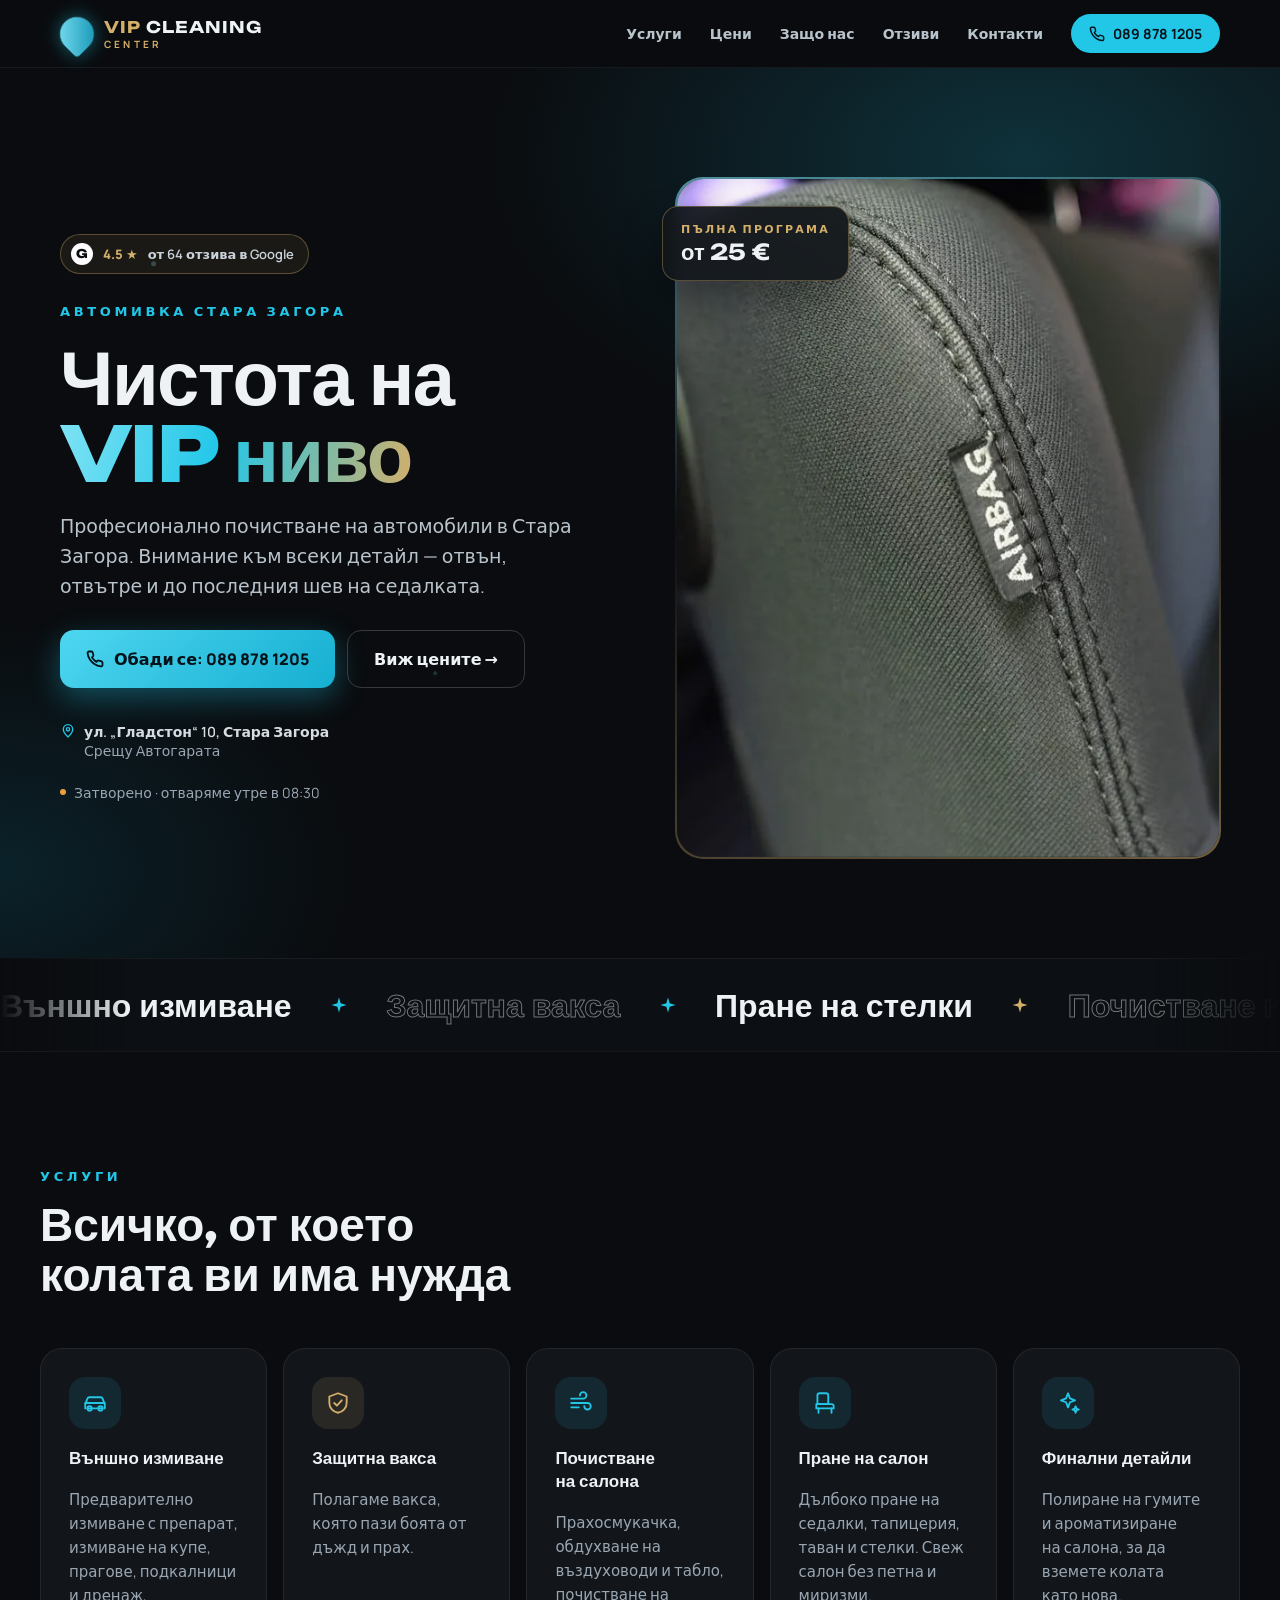
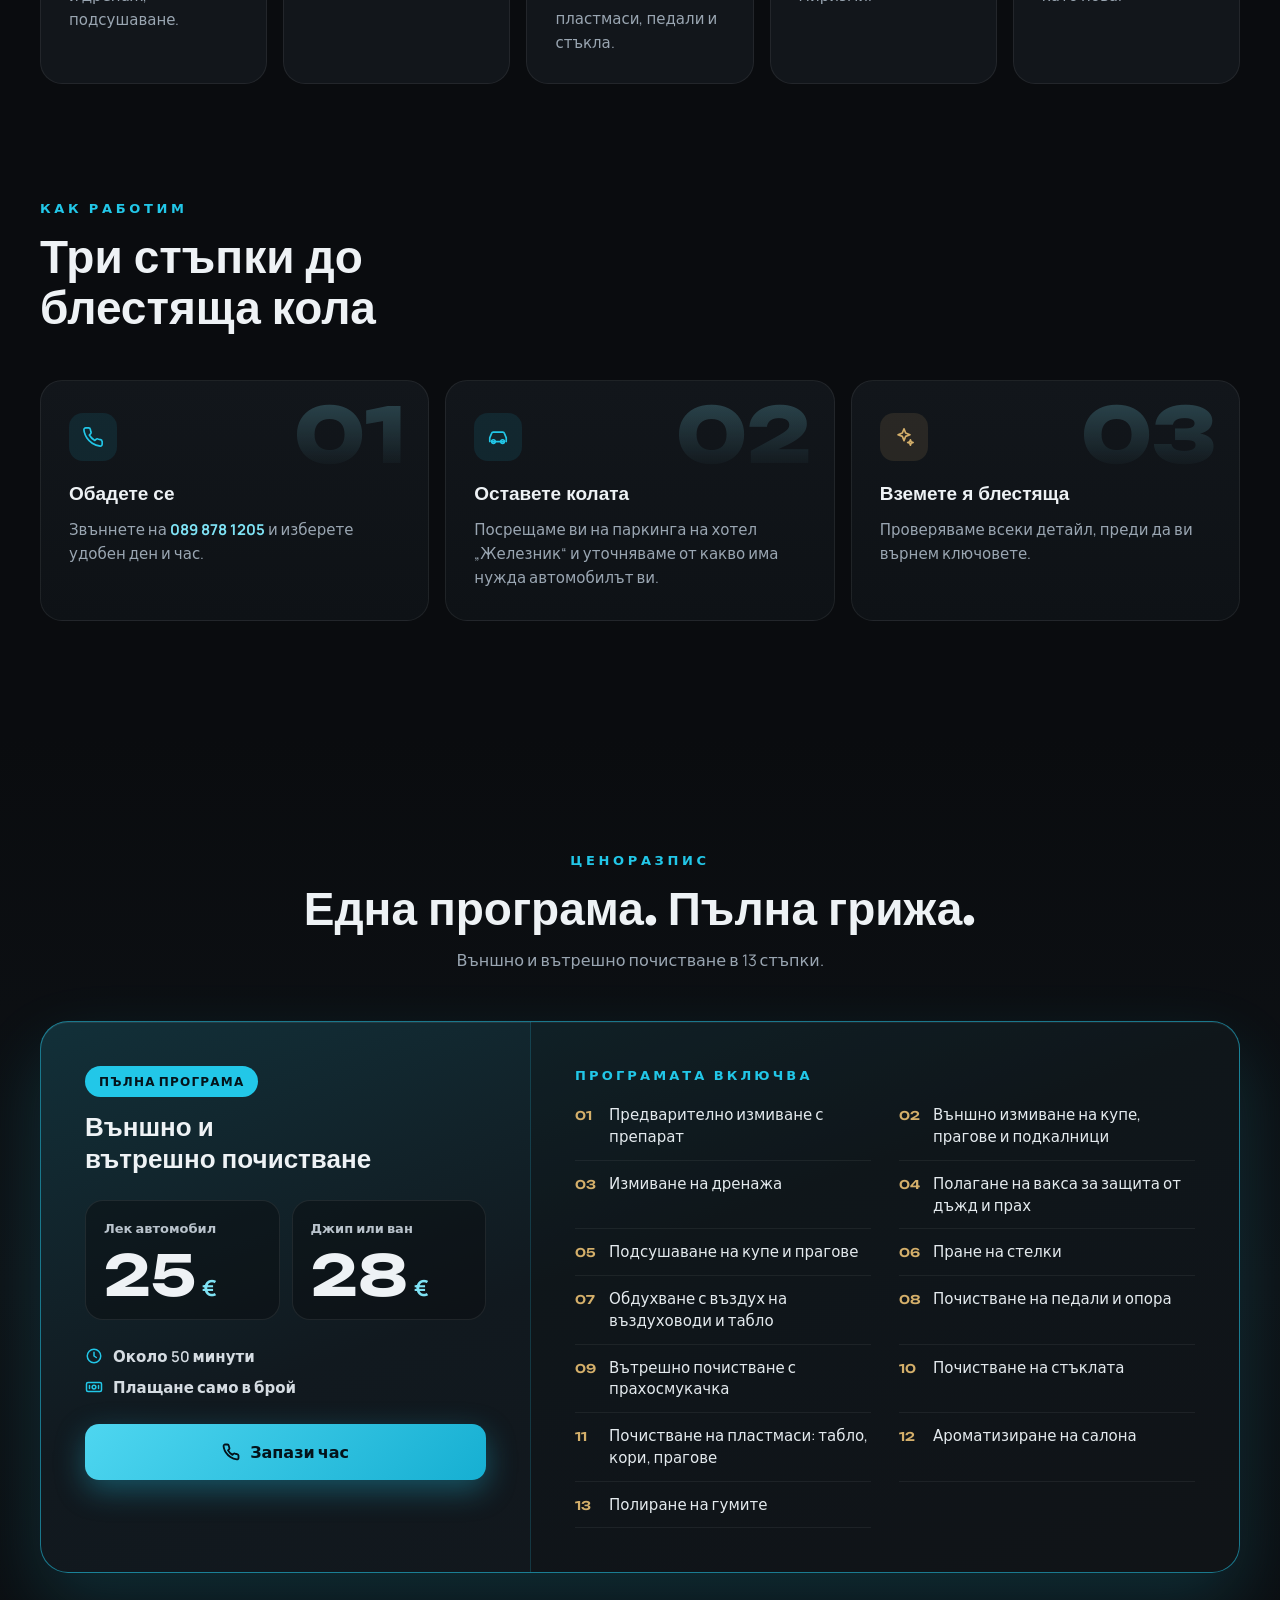
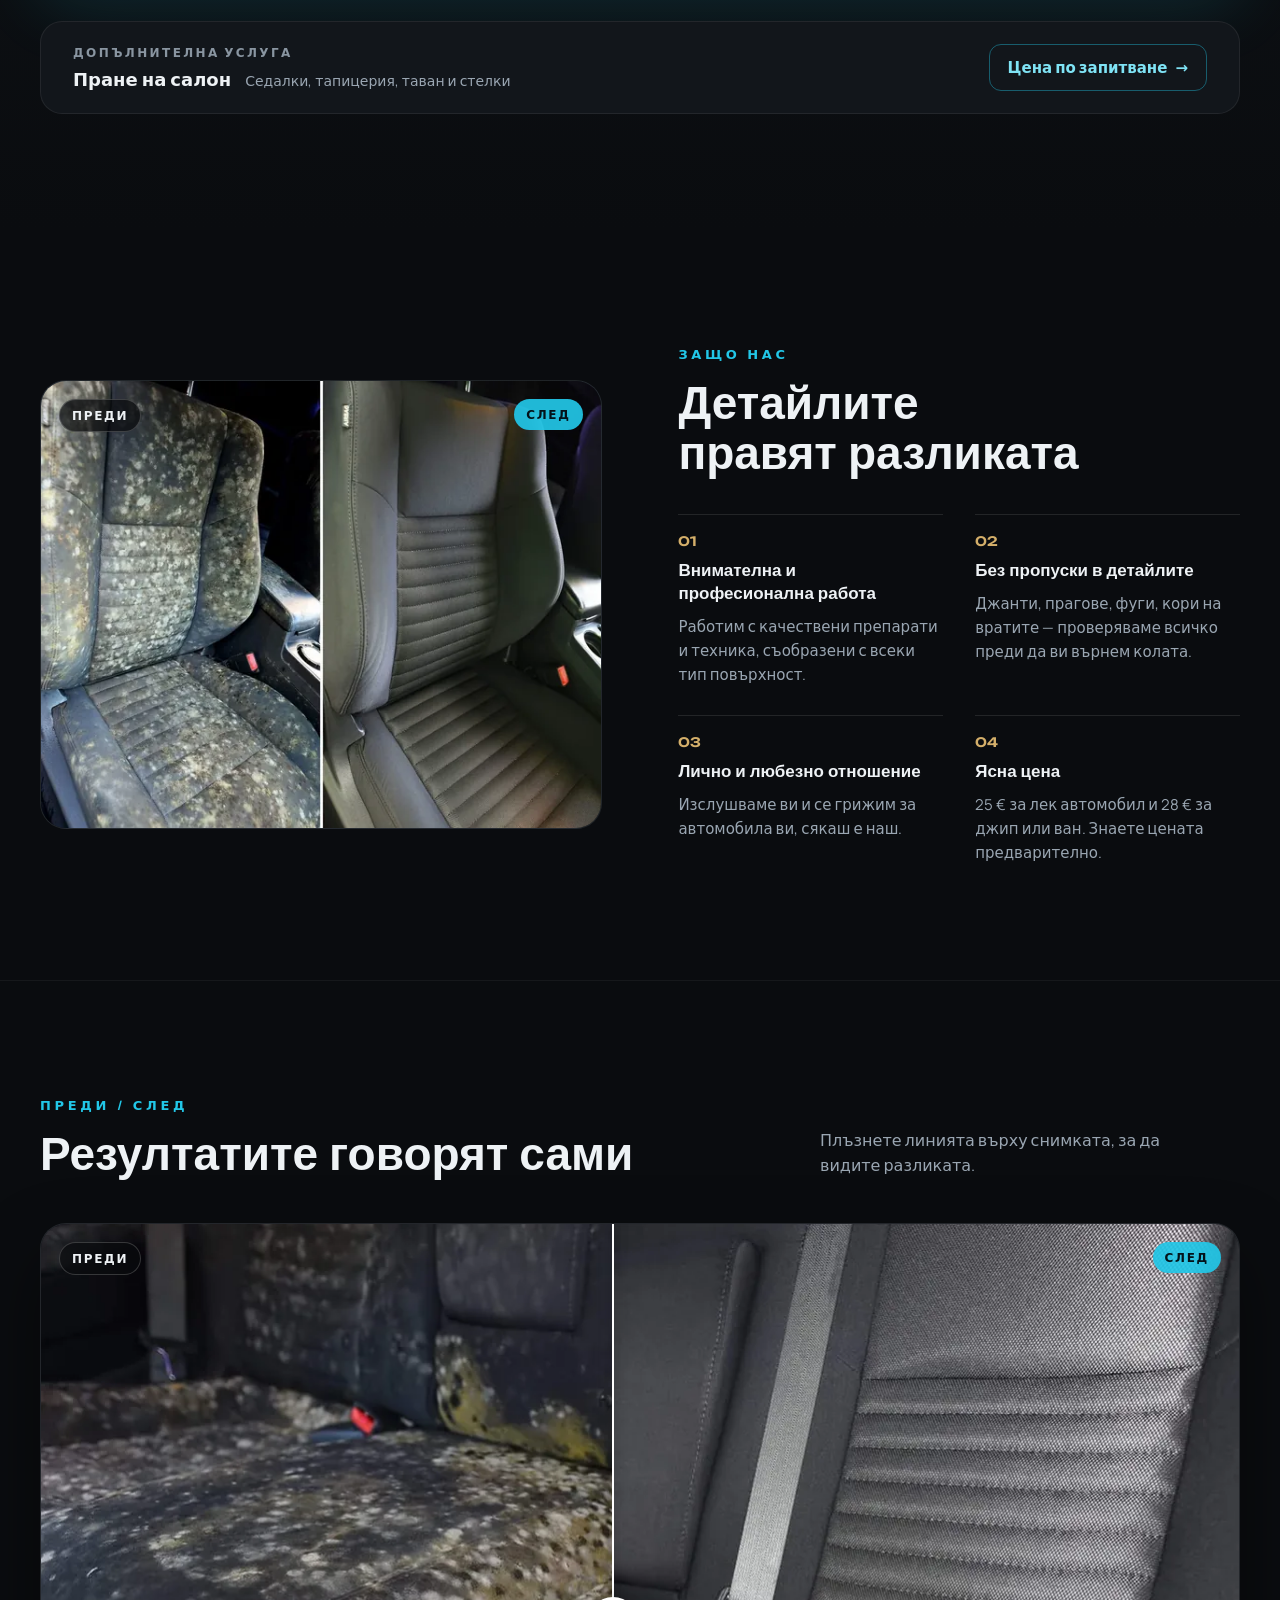
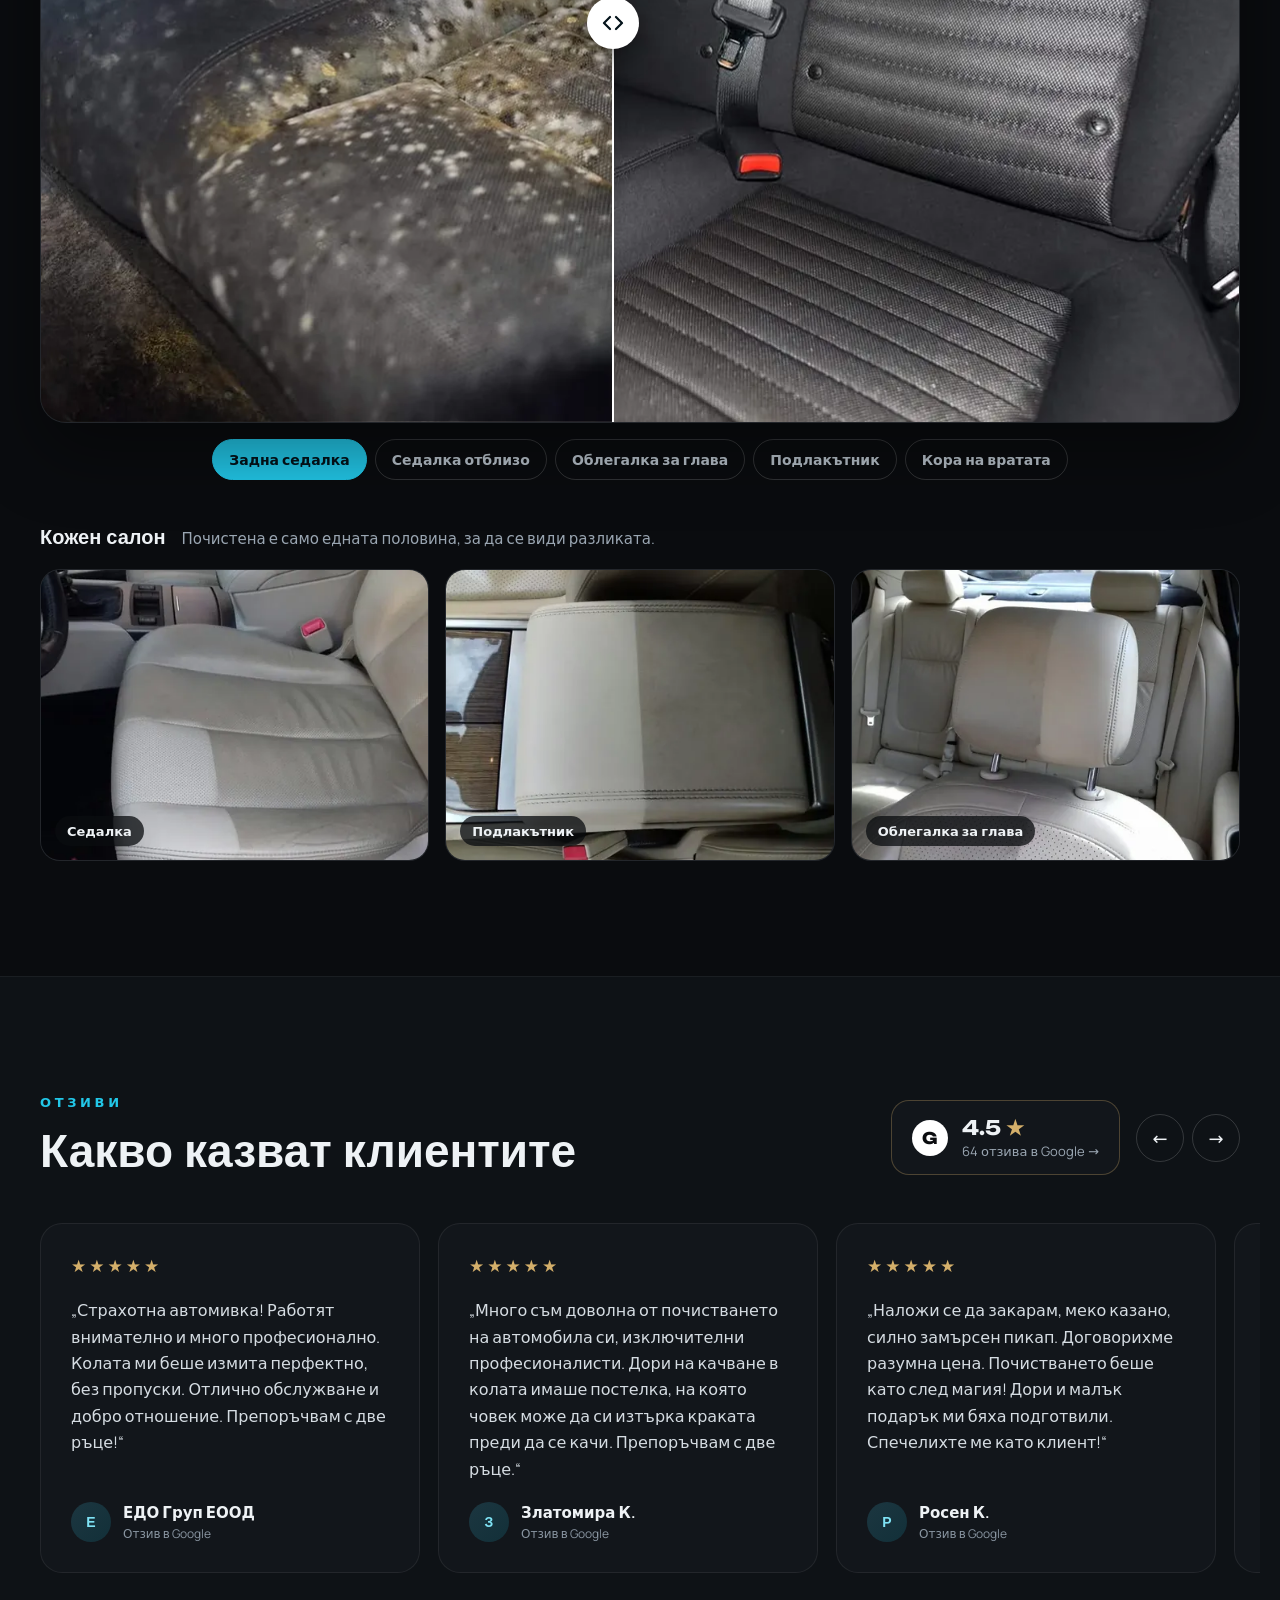
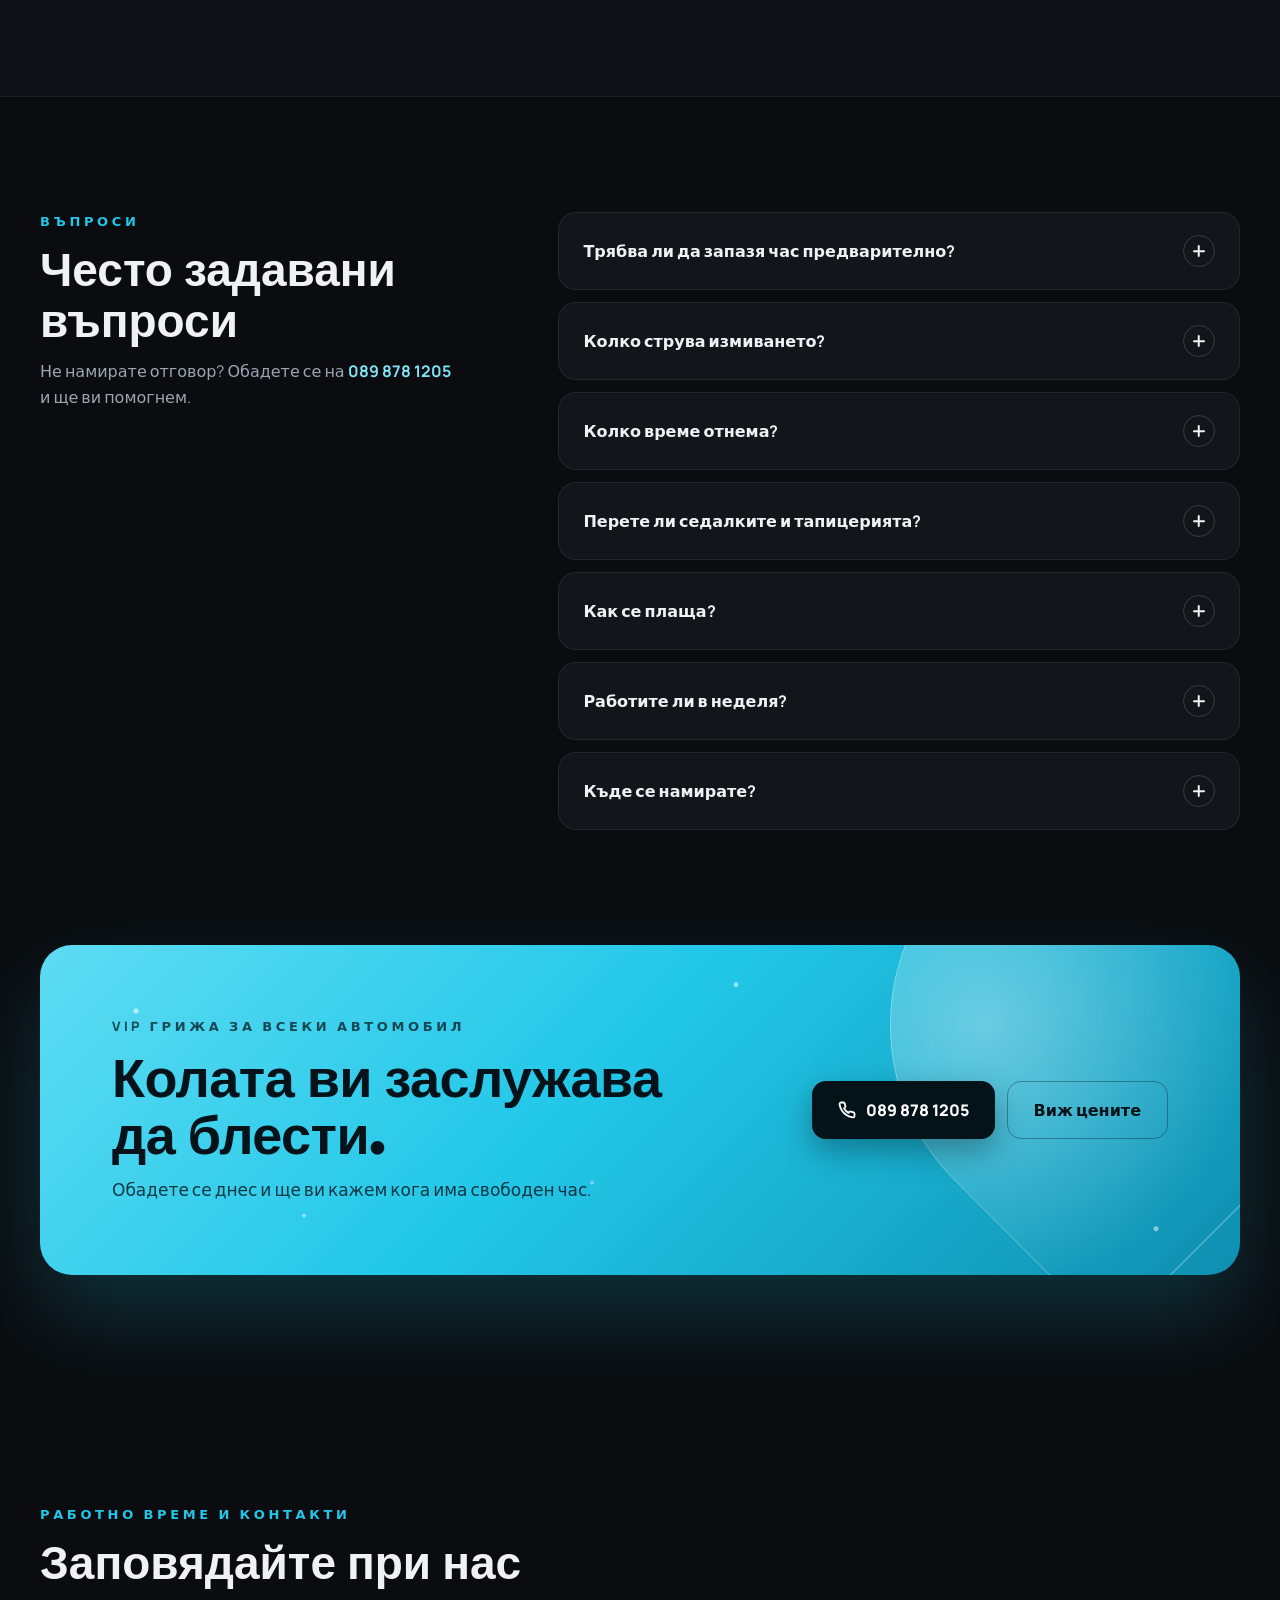
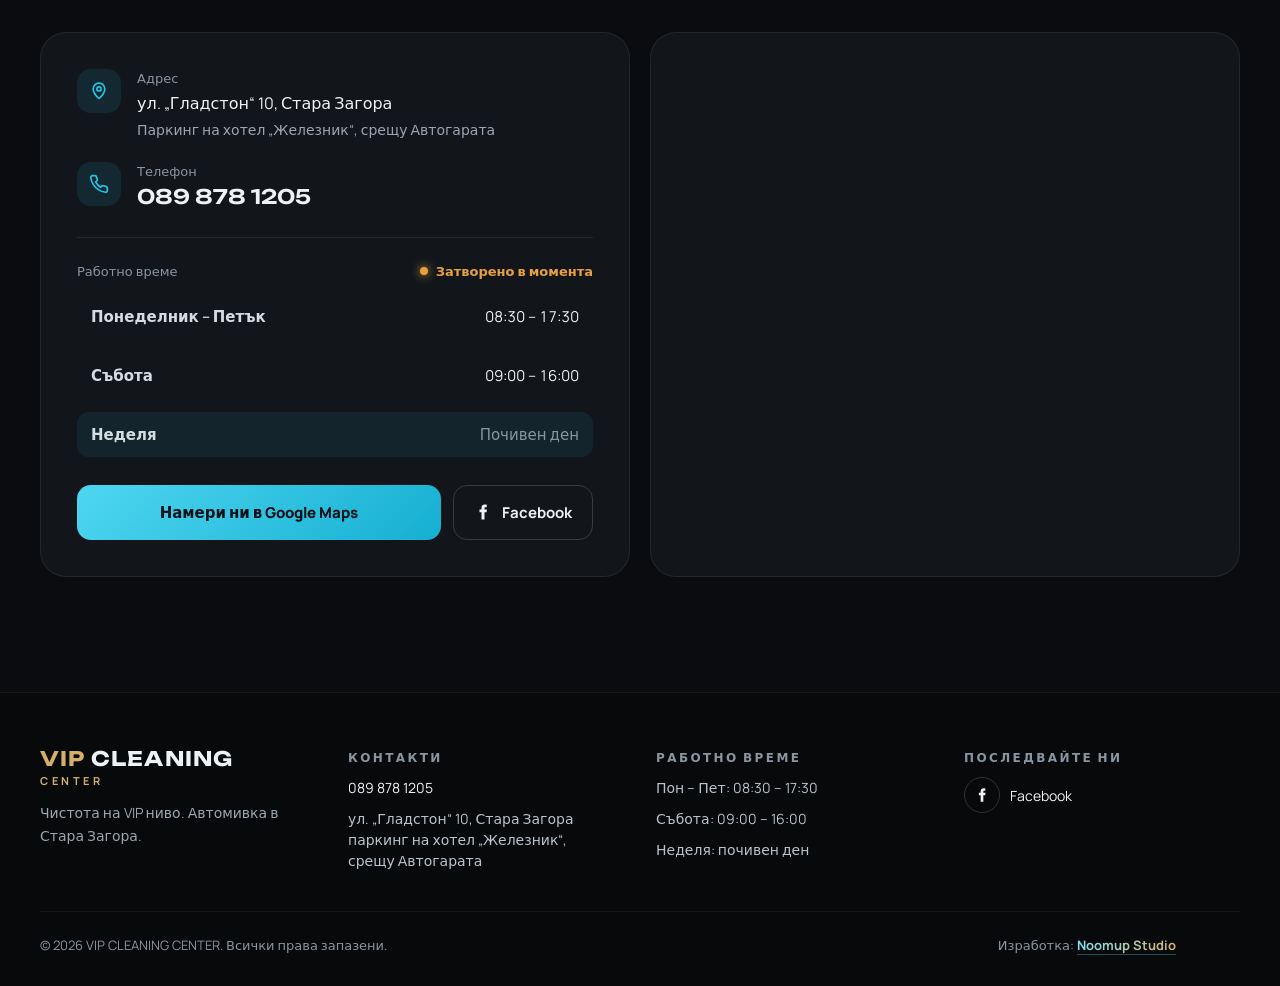
==== index.html @ 2c3192d6 "Replace the stock photos with photos from the car wash The hero now shows a close-up of a cleaned se" ====
<!DOCTYPE html>
<html lang="bg">
<head>
<meta charset="utf-8">
<meta name="viewport" content="width=device-width, initial-scale=1">
<title>VIP CLEANING CENTER — автомивка Стара Загора</title>
<meta name="description" content="Автомивка в Стара Загора: пълна програма за външно и вътрешно почистване за 25 € (джип или ван 28 €), пране на салон. Обадете се: 089 878 1205.">
<meta name="theme-color" content="#0A0C0F">
<link rel="canonical" href="https://slavovayoana-cyber.github.io/vip-center/">
<meta property="og:type" content="website">
<meta property="og:url" content="https://slavovayoana-cyber.github.io/vip-center/">
<meta property="og:locale" content="bg_BG">
<meta property="og:site_name" content="VIP CLEANING CENTER">
<meta property="og:title" content="VIP CLEANING CENTER — автомивка Стара Загора">
<meta property="og:description" content="Пълна програма за външно и вътрешно почистване за 25 €. Обадете се: 089 878 1205.">
<meta property="og:image" content="https://slavovayoana-cyber.github.io/vip-center/images/og.jpg">
<meta property="og:image:width" content="1200">
<meta property="og:image:height" content="630">
<link rel="icon" href="favicon.svg" type="image/svg+xml">
<link rel="preload" href="fonts/unbounded-cyrillic.woff2" as="font" type="font/woff2" crossorigin>
<link rel="preload" href="fonts/manrope-cyrillic.woff2" as="font" type="font/woff2" crossorigin>
<link rel="stylesheet" href="styles.css">
<script type="application/ld+json">
{
  "@context": "https://schema.org",
  "@type": "AutoWash",
  "name": "VIP CLEANING CENTER",
  "url": "https://slavovayoana-cyber.github.io/vip-center/",
  "image": "https://slavovayoana-cyber.github.io/vip-center/images/og.jpg",
  "sameAs": ["https://www.facebook.com/vipcleansys"],
  "description": "Автомивка в Стара Загора: външно и вътрешно почистване на автомобили и пране на салон.",
  "telephone": "+359898781205",
  "priceRange": "€€",
  "paymentAccepted": "Cash",
  "currenciesAccepted": "EUR",
  "makesOffer": [
    { "@type": "Offer", "name": "Пълна програма — лек автомобил", "price": "25", "priceCurrency": "EUR" },
    { "@type": "Offer", "name": "Пълна програма — джип или ван", "price": "28", "priceCurrency": "EUR" }
  ],
  "address": {
    "@type": "PostalAddress",
    "streetAddress": "ул. „Гладстон“ 10",
    "addressLocality": "Стара Загора",
    "addressCountry": "BG"
  },
  "openingHoursSpecification": [
    { "@type": "OpeningHoursSpecification", "dayOfWeek": ["Monday", "Tuesday", "Wednesday", "Thursday", "Friday"], "opens": "08:30", "closes": "17:30" },
    { "@type": "OpeningHoursSpecification", "dayOfWeek": "Saturday", "opens": "09:00", "closes": "16:00" }
  ]
}
</script>
<script type="application/ld+json">
{
  "@context": "https://schema.org",
  "@type": "FAQPage",
  "mainEntity": [
    {
      "@type": "Question",
      "name": "Трябва ли да запазя час предварително?",
      "acceptedAnswer": {
        "@type": "Answer",
        "text": "Най-удобно е да се обадите на 089 878 1205. Ще ви кажем кога има свободен час."
      }
    },
    {
      "@type": "Question",
      "name": "Колко струва измиването?",
      "acceptedAnswer": {
        "@type": "Answer",
        "text": "Пълната програма струва 25 € за лек автомобил и 28 € за джип или ван. Включва външно и вътрешно почистване, вакса, пране на стелки, почистване на пластмаси и стъкла, ароматизиране и полиране на гумите."
      }
    },
    {
      "@type": "Question",
      "name": "Колко време отнема?",
      "acceptedAnswer": {
        "@type": "Answer",
        "text": "Около 50 минути за пълната програма."
      }
    },
    {
      "@type": "Question",
      "name": "Перете ли седалките и тапицерията?",
      "acceptedAnswer": {
        "@type": "Answer",
        "text": "Да. Прането на салона (седалки, тапицерия, таван и стелки) е допълнителна услуга. Цената зависи от автомобила, затова се обадете на 089 878 1205 за оферта."
      }
    },
    {
      "@type": "Question",
      "name": "Как се плаща?",
      "acceptedAnswer": {
        "@type": "Answer",
        "text": "Само в брой."
      }
    },
    {
      "@type": "Question",
      "name": "Работите ли в неделя?",
      "acceptedAnswer": {
        "@type": "Answer",
        "text": "Не. Работим от понеделник до петък от 08:30 до 17:30 и в събота от 09:00 до 16:00. Неделя е почивен ден."
      }
    },
    {
      "@type": "Question",
      "name": "Къде се намирате?",
      "acceptedAnswer": {
        "@type": "Answer",
        "text": "На ул. „Гладстон“ 10 в Стара Загора, на паркинга на хотел „Железник“, срещу Автогарата. Отворете в Google Maps"
      }
    }
  ]
}
</script>
</head>
<body>

<a class="skip-link" href="#main">Към съдържанието</a>

<!-- HEADER -->
<header class="site-header">
  <div class="container header-inner">
    <a href="#top" class="logo" aria-label="VIP CLEANING CENTER — начало">
      <span class="logo-drop" aria-hidden="true"></span>
      <span class="logo-text">
        <span class="logo-name"><span class="logo-vip">VIP</span> CLEANING</span>
        <span class="logo-sub">CENTER</span>
      </span>
    </a>
    <nav class="nav-desktop" aria-label="Основна навигация">
      <a href="#services">Услуги</a>
      <a href="#prices">Цени</a>
      <a href="#why">Защо нас</a>
      <a href="#reviews">Отзиви</a>
      <a href="#contact">Контакти</a>
      <a href="tel:+359898781205" class="btn-pill">
        <svg width="16" height="16" viewBox="0 0 24 24" fill="none" stroke="currentColor" stroke-width="2.2" stroke-linecap="round" stroke-linejoin="round" aria-hidden="true"><path d="M22 16.9v3a2 2 0 0 1-2.2 2 19.8 19.8 0 0 1-8.6-3.1 19.5 19.5 0 0 1-6-6A19.8 19.8 0 0 1 2.1 4.2 2 2 0 0 1 4.1 2h3a2 2 0 0 1 2 1.7c.1.9.4 1.8.7 2.7a2 2 0 0 1-.5 2.1L8 9.8a16 16 0 0 0 6 6l1.3-1.3a2 2 0 0 1 2.1-.4c.9.3 1.8.6 2.7.7a2 2 0 0 1 1.7 2z"/></svg>
        089 878 1205
      </a>
    </nav>
    <button class="menu-toggle" type="button" aria-label="Меню" aria-expanded="false" aria-controls="mobile-menu">
      <svg width="22" height="22" viewBox="0 0 24 24" fill="none" stroke="currentColor" stroke-width="2" stroke-linecap="round" aria-hidden="true"><path class="icon-open" d="M4 7h16M4 12h16M4 17h16"/><path class="icon-close" d="M6 6l12 12M18 6L6 18"/></svg>
    </button>
  </div>
  <div class="scroll-progress" aria-hidden="true"></div>
  <nav id="mobile-menu" class="nav-mobile" aria-label="Мобилна навигация" hidden>
    <a href="#services">Услуги</a>
    <a href="#prices">Цени</a>
    <a href="#why">Защо нас</a>
    <a href="#reviews">Отзиви</a>
    <a href="#contact">Контакти</a>
    <a href="tel:+359898781205" class="nav-mobile-call">Обади се: 089 878 1205</a>
  </nav>
</header>

<main id="main">

<!-- HERO -->
<section id="top" class="hero">
  <div class="hero-glow" aria-hidden="true"></div>
  <div class="hero-sparkles" aria-hidden="true"></div>
  <div class="container hero-grid">
    <div class="hero-copy" data-reveal>
      <a href="#reviews" class="rating-chip">
        <span class="g-badge" aria-hidden="true">G</span>
        <span class="rating-chip-score">4.5 ★</span>
        <span class="rating-chip-text">от 64 отзива в Google</span>
      </a>
      <div class="hero-heading">
        <p class="eyebrow">Автомивка Стара Загора</p>
        <h1>Чистота на <span class="grad-text">VIP ниво</span><span class="sr-only"> — автомивка Стара Загора</span></h1>
        <p class="hero-lead">Професионално почистване на автомобили в Стара Загора. Внимание към всеки детайл — отвън, отвътре и до последния шев на седалката.</p>
      </div>
      <div class="hero-actions">
        <a href="tel:+359898781205" class="btn btn-primary btn-lg">
          <svg width="18" height="18" viewBox="0 0 24 24" fill="none" stroke="currentColor" stroke-width="2.4" stroke-linecap="round" stroke-linejoin="round" aria-hidden="true"><path d="M22 16.9v3a2 2 0 0 1-2.2 2 19.8 19.8 0 0 1-8.6-3.1 19.5 19.5 0 0 1-6-6A19.8 19.8 0 0 1 2.1 4.2 2 2 0 0 1 4.1 2h3a2 2 0 0 1 2 1.7c.1.9.4 1.8.7 2.7a2 2 0 0 1-.5 2.1L8 9.8a16 16 0 0 0 6 6l1.3-1.3a2 2 0 0 1 2.1-.4c.9.3 1.8.6 2.7.7a2 2 0 0 1 1.7 2z"/></svg>
          Обади се: 089 878 1205
        </a>
        <a href="#prices" class="btn btn-ghost btn-lg">Виж цените →</a>
      </div>
      <div class="hero-facts">
        <a class="hero-address" href="https://www.google.com/maps/search/?api=1&amp;query=VIP+CLEANING+CENTER+ул.+Гладстон+10+Стара+Загора" target="_blank" rel="noopener">
          <svg width="16" height="16" viewBox="0 0 24 24" fill="none" stroke="currentColor" stroke-width="2" stroke-linecap="round" stroke-linejoin="round" aria-hidden="true"><path d="M12 21s-7-6.2-7-11.5A7 7 0 0 1 19 9.5C19 14.8 12 21 12 21z"/><circle cx="12" cy="9.5" r="2.5"/></svg>
          <span>ул. „Гладстон“ 10, Стара Загора<span class="hero-address-note">Срещу Автогарата</span></span>
        </a>
        <span id="hero-status"><span class="dot" aria-hidden="true"></span><span class="hero-status-text">Пон–Съб от 08:30</span></span>
      </div>
    </div>
    <div class="hero-visual" data-reveal>
      <div class="hero-frame" aria-hidden="true"></div>
      <div class="photo photo-hero">
        <picture>
          <source type="image/webp" srcset="images/hero-600.webp 600w, images/hero-800.webp 800w" sizes="(max-width: 960px) calc(100vw - 40px), 560px">
          <img src="images/hero-800.jpg" srcset="images/hero-600.jpg 600w, images/hero-800.jpg 800w" sizes="(max-width: 960px) calc(100vw - 40px), 560px" width="800" height="1000" alt="Седалка след почистване, отблизо" fetchpriority="high">
        </picture>
        <span class="photo-shine" aria-hidden="true"></span>
      </div>
      <div class="vip-badge">
        <span class="vip-badge-label">ПЪЛНА ПРОГРАМА</span>
        <span class="vip-badge-price">от 25 €</span>
      </div>
    </div>
  </div>
</section>

<!-- SERVICES MARQUEE -->
<div class="marquee" aria-hidden="true">
  <div class="marquee-track">
    <div class="marquee-group"><span class="marquee-item">Външно измиване</span><svg class="marquee-star" width="18" height="18" viewBox="0 0 24 24" fill="currentColor"><path d="M12 2l2.2 7.8L22 12l-7.8 2.2L12 22l-2.2-7.8L2 12l7.8-2.2z"/></svg><span class="marquee-item">Защитна вакса</span><svg class="marquee-star" width="18" height="18" viewBox="0 0 24 24" fill="currentColor"><path d="M12 2l2.2 7.8L22 12l-7.8 2.2L12 22l-2.2-7.8L2 12l7.8-2.2z"/></svg><span class="marquee-item">Пране на стелки</span><svg class="marquee-star" width="18" height="18" viewBox="0 0 24 24" fill="currentColor"><path d="M12 2l2.2 7.8L22 12l-7.8 2.2L12 22l-2.2-7.8L2 12l7.8-2.2z"/></svg><span class="marquee-item">Почистване на салона</span><svg class="marquee-star" width="18" height="18" viewBox="0 0 24 24" fill="currentColor"><path d="M12 2l2.2 7.8L22 12l-7.8 2.2L12 22l-2.2-7.8L2 12l7.8-2.2z"/></svg><span class="marquee-item">Ароматизиране</span><svg class="marquee-star" width="18" height="18" viewBox="0 0 24 24" fill="currentColor"><path d="M12 2l2.2 7.8L22 12l-7.8 2.2L12 22l-2.2-7.8L2 12l7.8-2.2z"/></svg><span class="marquee-item">VIP грижа</span><svg class="marquee-star" width="18" height="18" viewBox="0 0 24 24" fill="currentColor"><path d="M12 2l2.2 7.8L22 12l-7.8 2.2L12 22l-2.2-7.8L2 12l7.8-2.2z"/></svg></div>
    <div class="marquee-group"><span class="marquee-item">Външно измиване</span><svg class="marquee-star" width="18" height="18" viewBox="0 0 24 24" fill="currentColor"><path d="M12 2l2.2 7.8L22 12l-7.8 2.2L12 22l-2.2-7.8L2 12l7.8-2.2z"/></svg><span class="marquee-item">Защитна вакса</span><svg class="marquee-star" width="18" height="18" viewBox="0 0 24 24" fill="currentColor"><path d="M12 2l2.2 7.8L22 12l-7.8 2.2L12 22l-2.2-7.8L2 12l7.8-2.2z"/></svg><span class="marquee-item">Пране на стелки</span><svg class="marquee-star" width="18" height="18" viewBox="0 0 24 24" fill="currentColor"><path d="M12 2l2.2 7.8L22 12l-7.8 2.2L12 22l-2.2-7.8L2 12l7.8-2.2z"/></svg><span class="marquee-item">Почистване на салона</span><svg class="marquee-star" width="18" height="18" viewBox="0 0 24 24" fill="currentColor"><path d="M12 2l2.2 7.8L22 12l-7.8 2.2L12 22l-2.2-7.8L2 12l7.8-2.2z"/></svg><span class="marquee-item">Ароматизиране</span><svg class="marquee-star" width="18" height="18" viewBox="0 0 24 24" fill="currentColor"><path d="M12 2l2.2 7.8L22 12l-7.8 2.2L12 22l-2.2-7.8L2 12l7.8-2.2z"/></svg><span class="marquee-item">VIP грижа</span><svg class="marquee-star" width="18" height="18" viewBox="0 0 24 24" fill="currentColor"><path d="M12 2l2.2 7.8L22 12l-7.8 2.2L12 22l-2.2-7.8L2 12l7.8-2.2z"/></svg></div>
  </div>
</div>

<!-- SERVICES -->
<section id="services" class="section section-bordered">
  <div class="container stack-48">
    <div class="section-head" data-reveal>
      <p class="eyebrow">Услуги</p>
      <h2>Всичко, от което колата ви има нужда</h2>
    </div>
    <div class="services-grid">
      <article class="service-card spotlight" data-reveal>
        <span class="icon-tile"><svg width="26" height="26" viewBox="0 0 24 24" fill="none" stroke="currentColor" stroke-width="1.7" stroke-linecap="round" stroke-linejoin="round" aria-hidden="true"><path d="M5 17h14M3 17v-4l2-5a2 2 0 0 1 2-1.3h10a2 2 0 0 1 2 1.3l2 5v4"/><circle cx="7" cy="17" r="2"/><circle cx="17" cy="17" r="2"/><path d="M3 12h18"/></svg></span>
        <h3>Външно измиване</h3>
        <p>Предварително измиване с препарат, измиване на купе, прагове, подкалници и дренаж, подсушаване.</p>
      </article>
      <article class="service-card service-card-gold spotlight" data-reveal>
        <span class="icon-tile icon-tile-gold"><svg width="26" height="26" viewBox="0 0 24 24" fill="none" stroke="currentColor" stroke-width="1.7" stroke-linecap="round" stroke-linejoin="round" aria-hidden="true"><path d="M12 3l8 3v6c0 4.5-3.4 8.3-8 9-4.6-.7-8-4.5-8-9V6z"/><path d="M8.5 12l2.5 2.5 4.5-5"/></svg></span>
        <h3>Защитна вакса</h3>
        <p>Полагаме вакса, която пази боята от дъжд и прах.</p>
      </article>
      <article class="service-card spotlight" data-reveal>
        <span class="icon-tile"><svg width="26" height="26" viewBox="0 0 24 24" fill="none" stroke="currentColor" stroke-width="1.7" stroke-linecap="round" stroke-linejoin="round" aria-hidden="true"><path d="M3 8h11a3 3 0 1 0-3-3"/><path d="M3 12h15a3 3 0 1 1-3 3"/><path d="M3 16h7"/></svg></span>
        <h3>Почистване на салона</h3>
        <p>Прахосмукачка, обдухване на въздуховоди и табло, почистване на пластмаси, педали и стъкла.</p>
      </article>
      <article class="service-card spotlight" data-reveal>
        <span class="icon-tile"><svg width="26" height="26" viewBox="0 0 24 24" fill="none" stroke="currentColor" stroke-width="1.7" stroke-linecap="round" stroke-linejoin="round" aria-hidden="true"><path d="M7 3h6a2 2 0 0 1 2 2v8H5V5a2 2 0 0 1 2-2z"/><path d="M4 13h14a2 2 0 0 1 2 2v2H4z"/><path d="M6 17v4M18 17v4"/></svg></span>
        <h3>Пране на салон</h3>
        <p>Дълбоко пране на седалки, тапицерия, таван и стелки. Свеж салон без петна и миризми.</p>
      </article>
      <article class="service-card spotlight" data-reveal>
        <span class="icon-tile"><svg width="26" height="26" viewBox="0 0 24 24" fill="none" stroke="currentColor" stroke-width="1.7" stroke-linecap="round" stroke-linejoin="round" aria-hidden="true"><path d="M12 3l1.8 4.7L18.5 9.5l-4.7 1.8L12 16l-1.8-4.7L5.5 9.5l4.7-1.8z"/><path d="M19 15l.8 2.2L22 18l-2.2.8L19 21l-.8-2.2L16 18l2.2-.8z"/></svg></span>
        <h3>Финални детайли</h3>
        <p>Полиране на гумите и ароматизиране на салона, за да вземете колата като нова.</p>
      </article>
    </div>
  </div>
</section>

<!-- PROCESS -->
<section id="process" class="section section-process">
  <div class="container stack-48">
    <div class="section-head" data-reveal>
      <p class="eyebrow">Как работим</p>
      <h2>Три стъпки до блестяща кола</h2>
    </div>
    <ol class="steps">
      <li class="step" data-reveal>
        <span class="step-num" aria-hidden="true">01</span>
        <span class="step-icon" aria-hidden="true"><svg width="22" height="22" viewBox="0 0 24 24" fill="none" stroke="currentColor" stroke-width="1.8" stroke-linecap="round" stroke-linejoin="round"><path d="M22 16.9v3a2 2 0 0 1-2.2 2 19.8 19.8 0 0 1-8.6-3.1 19.5 19.5 0 0 1-6-6A19.8 19.8 0 0 1 2.1 4.2 2 2 0 0 1 4.1 2h3a2 2 0 0 1 2 1.7c.1.9.4 1.8.7 2.7a2 2 0 0 1-.5 2.1L8 9.8a16 16 0 0 0 6 6l1.3-1.3a2 2 0 0 1 2.1-.4c.9.3 1.8.6 2.7.7a2 2 0 0 1 1.7 2z"/></svg></span>
        <h3>Обадете се</h3>
        <p>Звъннете на <a href="tel:+359898781205">089 878 1205</a> и изберете удобен ден и час.</p>
      </li>
      <li class="step" data-reveal>
        <span class="step-num" aria-hidden="true">02</span>
        <span class="step-icon" aria-hidden="true"><svg width="22" height="22" viewBox="0 0 24 24" fill="none" stroke="currentColor" stroke-width="1.8" stroke-linecap="round" stroke-linejoin="round"><path d="M5 17h14M3 17v-4l2-5a2 2 0 0 1 2-1.3h10a2 2 0 0 1 2 1.3l2 5v4"/><circle cx="7" cy="17" r="2"/><circle cx="17" cy="17" r="2"/></svg></span>
        <h3>Оставете колата</h3>
        <p>Посрещаме ви на паркинга на хотел „Железник“ и уточняваме от какво има нужда автомобилът ви.</p>
      </li>
      <li class="step" data-reveal>
        <span class="step-num" aria-hidden="true">03</span>
        <span class="step-icon step-icon-gold" aria-hidden="true"><svg width="22" height="22" viewBox="0 0 24 24" fill="none" stroke="currentColor" stroke-width="1.8" stroke-linecap="round" stroke-linejoin="round"><path d="M12 3l1.8 4.7L18.5 9.5l-4.7 1.8L12 16l-1.8-4.7L5.5 9.5l4.7-1.8z"/><path d="M19 15l.8 2.2L22 18l-2.2.8L19 21l-.8-2.2L16 18l2.2-.8z"/></svg></span>
        <h3>Вземете я блестяща</h3>
        <p>Проверяваме всеки детайл, преди да ви върнем ключовете.</p>
      </li>
    </ol>
  </div>
</section>

<!-- PRICES -->
<section id="prices" class="section section-prices">
  <div class="prices-glow" aria-hidden="true"></div>
  <div class="container stack-48 relative">
    <div class="section-head section-head-center" data-reveal>
      <p class="eyebrow">Ценоразпис</p>
      <h2>Една програма. Пълна грижа.</h2>
      <p class="section-lead">Външно и вътрешно почистване в 13 стъпки.</p>
    </div>
    <div class="program spotlight" data-reveal>
      <div class="program-main">
        <div class="program-head">
          <span class="program-flag">ПЪЛНА ПРОГРАМА</span>
          <h3 class="program-name">Външно и вътрешно почистване</h3>
        </div>
        <div class="program-prices">
          <div class="price-option">
            <span class="price-label">Лек автомобил</span>
            <span class="price-value"><span class="price-amount">25</span><span class="price-currency">€</span></span>
          </div>
          <div class="price-option">
            <span class="price-label">Джип или ван</span>
            <span class="price-value"><span class="price-amount">28</span><span class="price-currency">€</span></span>
          </div>
        </div>
        <div class="program-meta">
          <p class="program-time"><svg width="18" height="18" viewBox="0 0 24 24" fill="none" stroke="currentColor" stroke-width="2" stroke-linecap="round" stroke-linejoin="round" aria-hidden="true"><circle cx="12" cy="12" r="9"/><path d="M12 7v5l3 2"/></svg> Около 50 минути</p>
          <p class="program-time"><svg width="18" height="18" viewBox="0 0 24 24" fill="none" stroke="currentColor" stroke-width="2" stroke-linecap="round" stroke-linejoin="round" aria-hidden="true"><rect x="2" y="6" width="20" height="12" rx="2"/><circle cx="12" cy="12" r="2.5"/><path d="M6 10v4M18 10v4"/></svg> Плащане само в брой</p>
        </div>
        <a href="tel:+359898781205" class="btn btn-primary btn-lg">
          <svg width="18" height="18" viewBox="0 0 24 24" fill="none" stroke="currentColor" stroke-width="2.4" stroke-linecap="round" stroke-linejoin="round" aria-hidden="true"><path d="M22 16.9v3a2 2 0 0 1-2.2 2 19.8 19.8 0 0 1-8.6-3.1 19.5 19.5 0 0 1-6-6A19.8 19.8 0 0 1 2.1 4.2 2 2 0 0 1 4.1 2h3a2 2 0 0 1 2 1.7c.1.9.4 1.8.7 2.7a2 2 0 0 1-.5 2.1L8 9.8a16 16 0 0 0 6 6l1.3-1.3a2 2 0 0 1 2.1-.4c.9.3 1.8.6 2.7.7a2 2 0 0 1 1.7 2z"/></svg>
          Запази час
        </a>
      </div>
      <div class="program-details">
        <p class="program-list-title">Програмата включва</p>
        <ol class="program-list">
          <li>Предварително измиване с препарат</li>
          <li>Външно измиване на купе, прагове и подкалници</li>
          <li>Измиване на дренажа</li>
          <li>Полагане на вакса за защита от дъжд и прах</li>
          <li>Подсушаване на купе и прагове</li>
          <li>Пране на стелки</li>
          <li>Обдухване с въздух на въздуховоди и табло</li>
          <li>Почистване на педали и опора</li>
          <li>Вътрешно почистване с прахосмукачка</li>
          <li>Почистване на стъклата</li>
          <li>Почистване на пластмаси: табло, кори, прагове</li>
          <li>Ароматизиране на салона</li>
          <li>Полиране на гумите</li>
        </ol>
      </div>
    </div>
    <div class="extra-bar" data-reveal>
      <div class="extra-bar-text">
        <span class="extra-bar-label">Допълнителна услуга</span>
        <span class="extra-bar-name">Пране на салон</span>
        <span class="extra-bar-desc">Седалки, тапицерия, таван и стелки</span>
      </div>
      <a href="tel:+359898781205" class="extra-cta">Цена по запитване <span aria-hidden="true">→</span></a>
    </div>
  </div>
</section>

<!-- WHY US -->
<section id="why" class="section">
  <div class="container why-grid">
    <div class="photo photo-why" data-reveal>
      <picture>
        <source type="image/webp" srcset="images/why-600.webp 600w, images/why-800.webp 800w, images/why-1100.webp 1100w" sizes="(max-width: 960px) calc(100vw - 40px), 560px">
        <img src="images/why-1100.jpg" srcset="images/why-600.jpg 600w, images/why-800.jpg 800w, images/why-1100.jpg 1100w" sizes="(max-width: 960px) calc(100vw - 40px), 560px" width="1100" height="880" alt="Предна седалка преди и след почистване на салона" loading="lazy">
      </picture>
      <span class="ba-label ba-label-before" aria-hidden="true">Преди</span>
      <span class="ba-label ba-label-after" aria-hidden="true">След</span>
    </div>
    <div class="stack-36">
      <div class="section-head" data-reveal>
        <p class="eyebrow">Защо нас</p>
        <h2>Детайлите правят разликата</h2>
      </div>
      <div class="reasons-grid">
        <div class="reason" data-reveal>
          <span class="reason-num">01</span>
          <h3>Внимателна и професионална работа</h3>
          <p>Работим с качествени препарати и техника, съобразени с всеки тип повърхност.</p>
        </div>
        <div class="reason" data-reveal>
          <span class="reason-num">02</span>
          <h3>Без пропуски в детайлите</h3>
          <p>Джанти, прагове, фуги, кори на вратите — проверяваме всичко преди да ви върнем колата.</p>
        </div>
        <div class="reason" data-reveal>
          <span class="reason-num">03</span>
          <h3>Лично и любезно отношение</h3>
          <p>Изслушваме ви и се грижим за автомобила ви, сякаш е наш.</p>
        </div>
        <div class="reason" data-reveal>
          <span class="reason-num">04</span>
          <h3>Ясна цена</h3>
          <p>25 € за лек автомобил и 28 € за джип или ван. Знаете цената предварително.</p>
        </div>
      </div>
    </div>
  </div>
</section>

<!-- RESULTS -->
<section id="results" class="section section-results">
  <div class="container stack-44">
    <div class="results-head" data-reveal>
      <div class="section-head">
        <p class="eyebrow">Преди / След</p>
        <h2>Резултатите говорят сами</h2>
      </div>
      <p class="section-lead">Плъзнете линията върху снимката, за да видите разликата.</p>
    </div>
    <div class="ba-wrap" data-reveal>
      <div class="ba" style="--pos: 50%">
        <img class="ba-img ba-after" src="images/results/rear-seat-after-1200.webp" srcset="images/results/rear-seat-after-700.webp 700w, images/results/rear-seat-after-1200.webp 1200w" sizes="(max-width: 1240px) calc(100vw - 40px), 1200px" width="1200" height="800" alt="След почистване: задна седалка" loading="lazy" draggable="false">
        <img class="ba-img ba-before" src="images/results/rear-seat-before-1200.webp" srcset="images/results/rear-seat-before-700.webp 700w, images/results/rear-seat-before-1200.webp 1200w" sizes="(max-width: 1240px) calc(100vw - 40px), 1200px" width="1200" height="800" alt="Преди почистване: задна седалка" loading="lazy" draggable="false">
        <span class="ba-label ba-label-before" aria-hidden="true">Преди</span>
        <span class="ba-label ba-label-after" aria-hidden="true">След</span>
        <input class="ba-range" type="range" min="0" max="100" value="50" aria-label="Плъзнете, за да сравните преди и след">
        <span class="ba-handle" aria-hidden="true"><svg width="22" height="22" viewBox="0 0 24 24" fill="none" stroke="currentColor" stroke-width="2.2" stroke-linecap="round" stroke-linejoin="round"><path d="M9 6l-6 6 6 6M15 6l6 6-6 6"/></svg></span>
      </div>
      <div class="ba-tabs" aria-label="Изберете пример">
        <button type="button" class="ba-tab is-active" aria-pressed="true" data-before="images/results/rear-seat-before-700.webp 700w, images/results/rear-seat-before-1200.webp 1200w" data-after="images/results/rear-seat-after-700.webp 700w, images/results/rear-seat-after-1200.webp 1200w" data-label="Задна седалка">Задна седалка</button>
        <button type="button" class="ba-tab" aria-pressed="false" data-before="images/results/seat-detail-before-700.webp 700w, images/results/seat-detail-before-1200.webp 1200w" data-after="images/results/seat-detail-after-700.webp 700w, images/results/seat-detail-after-1200.webp 1200w" data-label="Седалка отблизо">Седалка отблизо</button>
        <button type="button" class="ba-tab" aria-pressed="false" data-before="images/results/headrest-before-700.webp 700w, images/results/headrest-before-1200.webp 1200w" data-after="images/results/headrest-after-700.webp 700w, images/results/headrest-after-1200.webp 1200w" data-label="Облегалка за глава">Облегалка за глава</button>
        <button type="button" class="ba-tab" aria-pressed="false" data-before="images/results/console-before-700.webp 700w, images/results/console-before-1200.webp 1200w" data-after="images/results/console-after-700.webp 700w, images/results/console-after-1200.webp 1200w" data-label="Подлакътник">Подлакътник</button>
        <button type="button" class="ba-tab" aria-pressed="false" data-before="images/results/door-before-700.webp 700w, images/results/door-before-1200.webp 1200w" data-after="images/results/door-after-700.webp 700w, images/results/door-after-1200.webp 1200w" data-label="Кора на вратата">Кора на вратата</button>
      </div>
    </div>
    <div class="half-row" data-reveal>
      <div class="half-head">
        <h3>Кожен салон</h3>
        <p>Почистена е само едната половина, за да се види разликата.</p>
      </div>
      <div class="half-grid">
        <figure class="half-card">
          <img src="images/results/leather-seat-480.webp" srcset="images/results/leather-seat-480.webp 480w, images/results/leather-seat-720.webp 720w" sizes="(max-width: 700px) 100vw, 380px" width="480" height="360" alt="Кожен салон, седалка: почистена е само едната половина" loading="lazy">
          <figcaption>Седалка</figcaption>
        </figure>
        <figure class="half-card">
          <img src="images/results/leather-armrest-480.webp" srcset="images/results/leather-armrest-480.webp 480w, images/results/leather-armrest-800.webp 800w" sizes="(max-width: 700px) 100vw, 380px" width="480" height="360" alt="Кожен салон, подлакътник: почистена е само едната половина" loading="lazy">
          <figcaption>Подлакътник</figcaption>
        </figure>
        <figure class="half-card">
          <img src="images/results/leather-headrest-480.webp" srcset="images/results/leather-headrest-480.webp 480w, images/results/leather-headrest-800.webp 800w" sizes="(max-width: 700px) 100vw, 380px" width="480" height="360" alt="Кожен салон, облегалка за глава: почистена е само едната половина" loading="lazy">
          <figcaption>Облегалка за глава</figcaption>
        </figure>
      </div>
    </div>
  </div>
</section>

<!-- REVIEWS -->
<section id="reviews" class="section section-reviews">
  <div class="container stack-44">
    <div class="reviews-head" data-reveal>
      <div class="section-head">
        <p class="eyebrow">Отзиви</p>
        <h2>Какво казват клиентите</h2>
      </div>
      <div class="reviews-tools">
        <a class="rating-card" href="https://www.google.com/maps/search/?api=1&amp;query=VIP+CLEANING+CENTER+ул.+Гладстон+10+Стара+Загора" target="_blank" rel="noopener">
          <span class="g-badge g-badge-lg" aria-hidden="true">G</span>
          <span class="rating-card-text">
            <span class="rating-card-score">4.5 <span class="gold">★</span></span>
            <span class="rating-card-count">64 отзива в Google →</span>
          </span>
        </a>
        <div class="carousel-nav">
          <button type="button" class="round-btn" data-carousel="prev" aria-label="Назад">←</button>
          <button type="button" class="round-btn" data-carousel="next" aria-label="Напред">→</button>
        </div>
      </div>
    </div>
    <div class="reviews-track" tabindex="0" aria-label="Отзиви от клиенти">
      <figure class="review">
        <span class="stars" aria-label="5 от 5 звезди">★★★★★</span>
        <blockquote>„Страхотна автомивка! Работят внимателно и много професионално. Колата ми беше измита перфектно, без пропуски. Отлично обслужване и добро отношение. Препоръчвам с две ръце!“</blockquote>
        <figcaption>
          <span class="avatar" aria-hidden="true">Е</span>
          <span class="review-author"><span class="review-name">ЕДО Груп ЕООД</span><span class="review-source">Отзив в Google</span></span>
        </figcaption>
      </figure>
      <figure class="review">
        <span class="stars" aria-label="5 от 5 звезди">★★★★★</span>
        <blockquote>„Много съм доволна от почистването на автомобила си, изключителни професионалисти. Дори на качване в колата имаше постелка, на която човек може да си изтърка краката преди да се качи. Препоръчвам с две ръце.“</blockquote>
        <figcaption>
          <span class="avatar" aria-hidden="true">З</span>
          <span class="review-author"><span class="review-name">Златомира К.</span><span class="review-source">Отзив в Google</span></span>
        </figcaption>
      </figure>
      <figure class="review">
        <span class="stars" aria-label="5 от 5 звезди">★★★★★</span>
        <blockquote>„Наложи се да закарам, меко казано, силно замърсен пикап. Договорихме разумна цена. Почистването беше като след магия! Дори и малък подарък ми бяха подготвили. Спечелихте ме като клиент!“</blockquote>
        <figcaption>
          <span class="avatar" aria-hidden="true">Р</span>
          <span class="review-author"><span class="review-name">Росен К.</span><span class="review-source">Отзив в Google</span></span>
        </figcaption>
      </figure>
      <figure class="review">
        <span class="stars" aria-label="5 от 5 звезди">★★★★★</span>
        <blockquote>„Great carwash!“</blockquote>
        <figcaption>
          <span class="avatar" aria-hidden="true">D</span>
          <span class="review-author"><span class="review-name">Dimitar K.</span><span class="review-source">Отзив в Google</span></span>
        </figcaption>
      </figure>
    </div>
  </div>
</section>

<!-- FAQ -->
<section id="faq" class="section">
  <div class="container faq-grid">
    <div class="section-head faq-head" data-reveal>
      <p class="eyebrow">Въпроси</p>
      <h2>Често задавани въпроси</h2>
      <p class="section-lead">Не намирате отговор? Обадете се на <a href="tel:+359898781205">089 878 1205</a> и ще ви помогнем.</p>
    </div>
    <div class="faq-list">
      <details class="faq-item" data-reveal>
        <summary>Трябва ли да запазя час предварително?<span class="faq-icon" aria-hidden="true"></span></summary>
        <div class="faq-answer"><p>Най-удобно е да се обадите на <a href="tel:+359898781205">089 878 1205</a>. Ще ви кажем кога има свободен час.</p></div>
      </details>
      <details class="faq-item" data-reveal>
        <summary>Колко струва измиването?<span class="faq-icon" aria-hidden="true"></span></summary>
        <div class="faq-answer"><p>Пълната програма струва <strong>25 €</strong> за лек автомобил и <strong>28 €</strong> за джип или ван. Включва външно и вътрешно почистване, вакса, пране на стелки, почистване на пластмаси и стъкла, ароматизиране и полиране на гумите.</p></div>
      </details>
      <details class="faq-item" data-reveal>
        <summary>Колко време отнема?<span class="faq-icon" aria-hidden="true"></span></summary>
        <div class="faq-answer"><p>Около 50 минути за пълната програма.</p></div>
      </details>
      <details class="faq-item" data-reveal>
        <summary>Перете ли седалките и тапицерията?<span class="faq-icon" aria-hidden="true"></span></summary>
        <div class="faq-answer"><p>Да. Прането на салона (седалки, тапицерия, таван и стелки) е допълнителна услуга. Цената зависи от автомобила, затова се обадете на <a href="tel:+359898781205">089 878 1205</a> за оферта.</p></div>
      </details>
      <details class="faq-item" data-reveal>
        <summary>Как се плаща?<span class="faq-icon" aria-hidden="true"></span></summary>
        <div class="faq-answer"><p>Само в брой.</p></div>
      </details>
      <details class="faq-item" data-reveal>
        <summary>Работите ли в неделя?<span class="faq-icon" aria-hidden="true"></span></summary>
        <div class="faq-answer"><p>Не. Работим от понеделник до петък от 08:30 до 17:30 и в събота от 09:00 до 16:00. Неделя е почивен ден.</p></div>
      </details>
      <details class="faq-item" data-reveal>
        <summary>Къде се намирате?<span class="faq-icon" aria-hidden="true"></span></summary>
        <div class="faq-answer"><p>На ул. „Гладстон“ 10 в Стара Загора, на паркинга на хотел „Железник“, срещу Автогарата. <a href="https://www.google.com/maps/search/?api=1&amp;query=VIP+CLEANING+CENTER+ул.+Гладстон+10+Стара+Загора" target="_blank" rel="noopener">Отворете в Google Maps →</a></p></div>
      </details>
    </div>
  </div>
</section>

<!-- CTA -->
<section class="cta-section" aria-label="Запазете час">
  <div class="container">
    <div class="cta-band" data-reveal>
      <div class="cta-copy">
        <p class="cta-eyebrow">VIP грижа за всеки автомобил</p>
        <h2>Колата ви заслужава да блести.</h2>
        <p class="cta-lead">Обадете се днес и ще ви кажем кога има свободен час.</p>
      </div>
      <div class="cta-actions">
        <a href="tel:+359898781205" class="btn btn-dark btn-lg">
          <svg width="18" height="18" viewBox="0 0 24 24" fill="none" stroke="currentColor" stroke-width="2.4" stroke-linecap="round" stroke-linejoin="round" aria-hidden="true"><path d="M22 16.9v3a2 2 0 0 1-2.2 2 19.8 19.8 0 0 1-8.6-3.1 19.5 19.5 0 0 1-6-6A19.8 19.8 0 0 1 2.1 4.2 2 2 0 0 1 4.1 2h3a2 2 0 0 1 2 1.7c.1.9.4 1.8.7 2.7a2 2 0 0 1-.5 2.1L8 9.8a16 16 0 0 0 6 6l1.3-1.3a2 2 0 0 1 2.1-.4c.9.3 1.8.6 2.7.7a2 2 0 0 1 1.7 2z"/></svg>
          089 878 1205
        </a>
        <a href="#prices" class="btn btn-ghost-dark btn-lg">Виж цените</a>
      </div>
    </div>
  </div>
</section>

<!-- CONTACT -->
<section id="contact" class="section">
  <div class="container stack-44">
    <div class="section-head" data-reveal>
      <p class="eyebrow">Работно време и контакти</p>
      <h2>Заповядайте при нас</h2>
    </div>
    <div class="contact-grid">
      <div class="contact-card" data-reveal>
        <div class="contact-rows">
          <div class="contact-row">
            <span class="icon-tile icon-tile-sm"><svg width="20" height="20" viewBox="0 0 24 24" fill="none" stroke="currentColor" stroke-width="2" stroke-linecap="round" stroke-linejoin="round" aria-hidden="true"><path d="M12 21s-7-6.2-7-11.5A7 7 0 0 1 19 9.5C19 14.8 12 21 12 21z"/><circle cx="12" cy="9.5" r="2.5"/></svg></span>
            <div class="contact-row-text"><span class="muted-label">Адрес</span><address>ул. „Гладстон“ 10, Стара Загора<span class="address-note">Паркинг на хотел „Железник“, срещу Автогарата</span></address></div>
          </div>
          <div class="contact-row">
            <span class="icon-tile icon-tile-sm"><svg width="20" height="20" viewBox="0 0 24 24" fill="none" stroke="currentColor" stroke-width="2" stroke-linecap="round" stroke-linejoin="round" aria-hidden="true"><path d="M22 16.9v3a2 2 0 0 1-2.2 2 19.8 19.8 0 0 1-8.6-3.1 19.5 19.5 0 0 1-6-6A19.8 19.8 0 0 1 2.1 4.2 2 2 0 0 1 4.1 2h3a2 2 0 0 1 2 1.7c.1.9.4 1.8.7 2.7a2 2 0 0 1-.5 2.1L8 9.8a16 16 0 0 0 6 6l1.3-1.3a2 2 0 0 1 2.1-.4c.9.3 1.8.6 2.7.7a2 2 0 0 1 1.7 2z"/></svg></span>
            <div class="contact-row-text"><span class="muted-label">Телефон</span><a href="tel:+359898781205" class="contact-phone">089 878 1205</a></div>
          </div>
        </div>
        <div class="hours">
          <div class="hours-head">
            <span class="muted-label">Работно време</span>
            <span class="open-status" id="open-status" hidden><span class="open-dot" aria-hidden="true"></span><span class="open-status-text"></span></span>
          </div>
          <div class="hours-row" data-day="weekday"><span class="hours-day">Понеделник – Петък</span><span class="hours-time">08:30 – 17:30</span></div>
          <div class="hours-row" data-day="saturday"><span class="hours-day">Събота</span><span class="hours-time">09:00 – 16:00</span></div>
          <div class="hours-row hours-row-closed" data-day="sunday"><span class="hours-day">Неделя</span><span class="hours-time">Почивен ден</span></div>
        </div>
        <div class="contact-actions">
          <a href="https://www.google.com/maps/search/?api=1&amp;query=VIP+CLEANING+CENTER+ул.+Гладстон+10+Стара+Загора" target="_blank" rel="noopener" class="btn btn-primary btn-grow">Намери ни в Google Maps</a>
          <a href="https://www.facebook.com/vipcleansys" target="_blank" rel="noopener" class="btn btn-outline btn-icon">
            <svg width="18" height="18" viewBox="0 0 24 24" fill="currentColor" aria-hidden="true"><path d="M14 8.5V6.8c0-.8.2-1.3 1.4-1.3H17V2.2C16.7 2.1 15.6 2 14.4 2 11.8 2 10 3.6 10 6.5v2H7.3v3.7H10V22h4v-9.8h2.8l.4-3.7z"/></svg>
            Facebook
          </a>
        </div>
      </div>
      <div class="map-card" data-reveal>
        <iframe title="Карта — VIP CLEANING CENTER" src="https://www.google.com/maps?q=%D1%83%D0%BB.+%D0%93%D0%BB%D0%B0%D0%B4%D1%81%D1%82%D0%BE%D0%BD+10%2C+%D0%A1%D1%82%D0%B0%D1%80%D0%B0+%D0%97%D0%B0%D0%B3%D0%BE%D1%80%D0%B0&amp;output=embed" loading="lazy" referrerpolicy="no-referrer-when-downgrade"></iframe>
      </div>
    </div>
  </div>
</section>

</main>

<!-- FOOTER -->
<footer class="site-footer">
  <div class="container stack-40">
    <div class="footer-grid">
      <div class="footer-brand">
        <span class="logo-text">
          <span class="logo-name logo-name-lg"><span class="logo-vip">VIP</span> CLEANING</span>
          <span class="logo-sub logo-sub-lg">CENTER</span>
        </span>
        <p>Чистота на VIP ниво. Автомивка в Стара Загора.</p>
      </div>
      <div class="footer-col">
        <span class="footer-title">КОНТАКТИ</span>
        <a href="tel:+359898781205" class="footer-link">089 878 1205</a>
        <span>ул. „Гладстон“ 10, Стара Загора<br>паркинг на хотел „Железник“,<br>срещу Автогарата</span>
      </div>
      <div class="footer-col">
        <span class="footer-title">РАБОТНО ВРЕМЕ</span>
        <span>Пон – Пет: 08:30 – 17:30</span>
        <span>Събота: 09:00 – 16:00</span>
        <span>Неделя: почивен ден</span>
      </div>
      <div class="footer-col">
        <span class="footer-title">ПОСЛЕДВАЙТЕ НИ</span>
        <a href="https://www.facebook.com/vipcleansys" target="_blank" rel="noopener" class="footer-link footer-social">
          <span class="social-circle"><svg width="16" height="16" viewBox="0 0 24 24" fill="currentColor" aria-hidden="true"><path d="M14 8.5V6.8c0-.8.2-1.3 1.4-1.3H17V2.2C16.7 2.1 15.6 2 14.4 2 11.8 2 10 3.6 10 6.5v2H7.3v3.7H10V22h4v-9.8h2.8l.4-3.7z"/></svg></span>
          Facebook
        </a>
      </div>
    </div>
    <div class="footer-bottom">
      <span>© <span id="year">2026</span> VIP CLEANING CENTER. Всички права запазени.</span>
      <span class="credit">Изработка: <a href="https://studio.noomup.com/" target="_blank" rel="noopener" class="credit-link">Noomup Studio</a></span>
      <a href="#top" class="footer-link-muted">Към началото ↑</a>
    </div>
  </div>
</footer>

<!-- BACK TO TOP (desktop) -->
<a href="#top" class="to-top" aria-label="Към началото">
  <svg width="20" height="20" viewBox="0 0 24 24" fill="none" stroke="currentColor" stroke-width="2.2" stroke-linecap="round" stroke-linejoin="round" aria-hidden="true"><path d="M12 19V5M5 12l7-7 7 7"/></svg>
</a>

<!-- MOBILE STICKY CALL -->
<div class="sticky-call">
  <a href="tel:+359898781205">
    <svg width="20" height="20" viewBox="0 0 24 24" fill="none" stroke="currentColor" stroke-width="2.4" stroke-linecap="round" stroke-linejoin="round" aria-hidden="true"><path d="M22 16.9v3a2 2 0 0 1-2.2 2 19.8 19.8 0 0 1-8.6-3.1 19.5 19.5 0 0 1-6-6A19.8 19.8 0 0 1 2.1 4.2 2 2 0 0 1 4.1 2h3a2 2 0 0 1 2 1.7c.1.9.4 1.8.7 2.7a2 2 0 0 1-.5 2.1L8 9.8a16 16 0 0 0 6 6l1.3-1.3a2 2 0 0 1 2.1-.4c.9.3 1.8.6 2.7.7a2 2 0 0 1 1.7 2z"/></svg>
    Обади се
  </a>
</div>

<script src="script.js" defer></script>
</body>
</html>
---- styles.css ----
/* VIP CLEANING CENTER — стилове */

/* Шрифтове (локално, без заявки към Google) */
@font-face {
  font-family: 'Manrope';
  font-style: normal;
  font-weight: 400 800;
  font-display: swap;
  src: url(fonts/manrope-cyrillic.woff2) format('woff2');
  unicode-range: U+0301, U+0400-045F, U+0490-0491, U+04B0-04B1, U+2116;
}
@font-face {
  font-family: 'Manrope';
  font-style: normal;
  font-weight: 400 800;
  font-display: swap;
  src: url(fonts/manrope-latin.woff2) format('woff2');
  unicode-range: U+0000-00FF, U+0131, U+0152-0153, U+02BB-02BC, U+02C6, U+02DA, U+02DC, U+0304, U+0308, U+0329, U+2000-206F, U+20AC, U+2122, U+2191, U+2193, U+2212, U+2215, U+FEFF, U+FFFD;
}
@font-face {
  font-family: 'Unbounded';
  font-style: normal;
  font-weight: 500 800;
  font-display: swap;
  src: url(fonts/unbounded-cyrillic.woff2) format('woff2');
  unicode-range: U+0301, U+0400-045F, U+0490-0491, U+04B0-04B1, U+2116;
}
@font-face {
  font-family: 'Unbounded';
  font-style: normal;
  font-weight: 500 800;
  font-display: swap;
  src: url(fonts/unbounded-latin.woff2) format('woff2');
  unicode-range: U+0000-00FF, U+0131, U+0152-0153, U+02BB-02BC, U+02C6, U+02DA, U+02DC, U+0304, U+0308, U+0329, U+2000-206F, U+20AC, U+2122, U+2191, U+2193, U+2212, U+2215, U+FEFF, U+FFFD;
}

:root {
  --bg: #0A0C0F;
  --bg-2: #0E1216;
  --bg-footer: #07090B;
  --surface: #12161B;

  --text: #EEF2F5;
  --text-2: #D5DCE2;
  --text-3: #B9C3CC;
  --label: #C9D2DA;
  --muted: #9AA6B2;
  --muted-2: #8995A1;

  --cyan: #22C7E8;
  --cyan-light: #7FE3F5;
  --cyan-dark: #0E8FB0;
  --ink: #04131A;
  --gold: #D4AF6A;
  --gold-light: #F1D9A6;
  --green: #3EE08F;
  --amber: #E8A13E;

  --line: rgba(255, 255, 255, 0.07);
  --line-strong: rgba(255, 255, 255, 0.16);
  --grad-cta: linear-gradient(135deg, #4ED6F0, #16AFD2);

  --font-display: 'Unbounded', sans-serif;
  --font-body: 'Manrope', system-ui, sans-serif;

  --section-pad: clamp(64px, 9vw, 120px);
}

/* ---------- Base ---------- */

*, *::before, *::after { box-sizing: border-box; }

html {
  scroll-behavior: smooth;
  background: var(--bg);
}

body {
  margin: 0;
  min-height: 100vh;
  overflow-x: hidden;
  background: var(--bg);
  color: var(--text);
  font-family: var(--font-body);
  -webkit-font-smoothing: antialiased;
  /* Дизайнът е с основните кирилски форми, не с българските (в, д, г, ш…). */
  font-feature-settings: "locl" 0;
}

a { color: var(--cyan); text-decoration: none; }
a:hover { color: var(--cyan-light); }

h1, h2, h3 { margin: 0; font-family: var(--font-display); text-wrap: balance; }
p { margin: 0; text-wrap: pretty; }
ul { list-style: none; margin: 0; padding: 0; }
figure, blockquote { margin: 0; }
address { font-style: normal; }
button { font: inherit; }

::selection { background: var(--cyan); color: var(--ink); }

:focus-visible { outline: 2px solid var(--cyan-light); outline-offset: 3px; border-radius: 6px; }

.sr-only {
  position: absolute;
  width: 1px;
  height: 1px;
  overflow: hidden;
  clip: rect(0 0 0 0);
  white-space: nowrap;
}

.skip-link {
  position: absolute;
  left: 16px;
  top: -60px;
  z-index: 100;
  padding: 10px 16px;
  border-radius: 10px;
  background: var(--cyan);
  color: var(--ink);
  font-weight: 700;
}
.skip-link:focus { top: 12px; color: var(--ink); }

.container { max-width: 1200px; margin: 0 auto; }
.relative { position: relative; }
.stack-36 { display: flex; flex-direction: column; gap: 36px; }
.stack-40 { display: flex; flex-direction: column; gap: 40px; }
.stack-44 { display: flex; flex-direction: column; gap: 44px; }
.stack-48 { display: flex; flex-direction: column; gap: 48px; }

section { scroll-margin-top: 72px; }

.section { padding: var(--section-pad) 20px; }
.section-bordered { border-top: 1px solid rgba(255, 255, 255, 0.05); }

.eyebrow {
  font-size: 13px;
  letter-spacing: 0.28em;
  text-transform: uppercase;
  color: var(--cyan);
  font-weight: 700;
}

.section-head { display: flex; flex-direction: column; gap: 14px; max-width: 640px; }
.section-head-center { align-items: center; text-align: center; max-width: none; }
.section-head h2 { font-size: clamp(28px, 4vw, 46px); line-height: 1.1; font-weight: 700; }

.gold { color: var(--gold); }

/* ---------- Buttons ---------- */

.btn {
  display: flex;
  align-items: center;
  justify-content: center;
  gap: 10px;
  padding: 15px;
  border-radius: 14px;
  font-size: 15px;
  font-weight: 700;
  text-align: center;
  transition: transform .2s, box-shadow .2s, border-color .2s, background .2s, color .2s;
}
.btn-lg { padding: 17px 26px; font-size: 16px; }

.btn-primary {
  background: var(--grad-cta);
  color: var(--ink);
  font-weight: 800;
}
.btn-primary:hover { color: var(--ink); box-shadow: 0 10px 30px rgba(34, 199, 232, 0.45); }
.btn-primary.btn-lg { box-shadow: 0 10px 30px rgba(34, 199, 232, 0.35); }
.btn-primary.btn-lg:hover { transform: translateY(-2px); box-shadow: 0 16px 40px rgba(34, 199, 232, 0.5); }

.btn-ghost,
.btn-outline { border: 1px solid var(--line-strong); color: var(--text); }
.btn-ghost { border-color: rgba(255, 255, 255, 0.18); }
.btn-ghost:hover,
.btn-outline:hover { border-color: var(--cyan); background: rgba(34, 199, 232, 0.08); color: #FFFFFF; }

.btn-gold { border: 1px solid var(--gold); color: var(--gold-light); }
.btn-gold:hover { background: var(--gold); color: #17130A; }

.btn-grow { flex: 1 1 220px; padding: 16px 20px; }
.btn-icon { flex: 0 0 auto; padding: 16px 20px; }
.btn-icon:hover { background: transparent; }

.btn-pill {
  display: flex;
  align-items: center;
  gap: 8px;
  padding: 10px 18px;
  border-radius: 999px;
  background: var(--cyan);
  color: var(--ink);
  font-weight: 700;
  font-size: 14px;
  transition: transform .2s, box-shadow .2s;
}
.btn-pill:hover { color: var(--ink); transform: translateY(-1px); box-shadow: 0 8px 24px rgba(34, 199, 232, 0.4); }

.round-btn {
  width: 48px;
  height: 48px;
  border-radius: 50%;
  border: 1px solid var(--line-strong);
  background: transparent;
  color: var(--text);
  font-size: 18px;
  cursor: pointer;
  transition: border-color .2s;
}
.round-btn:hover { border-color: var(--cyan); }

/* ---------- Header ---------- */

.site-header {
  position: sticky;
  top: 0;
  z-index: 50;
  background: rgba(10, 12, 15, 0.78);
  backdrop-filter: blur(14px);
  -webkit-backdrop-filter: blur(14px);
  border-bottom: 1px solid rgba(255, 255, 255, 0.06);
}

.header-inner {
  padding: 14px 20px;
  display: flex;
  align-items: center;
  justify-content: space-between;
  gap: 20px;
}

.logo { display: flex; align-items: center; gap: 10px; color: var(--text); }
.logo:hover { color: var(--text); }

.logo-drop {
  width: 34px;
  height: 34px;
  flex: none;
  border-radius: 50% 50% 50% 4px;
  transform: rotate(-45deg);
  background: linear-gradient(135deg, var(--cyan-light), var(--cyan-dark));
  box-shadow: 0 0 18px rgba(34, 199, 232, 0.45);
}

.logo-text { display: flex; flex-direction: column; line-height: 1; }
.logo-name { font-family: var(--font-display); font-weight: 700; font-size: 16px; letter-spacing: 0.06em; }
.logo-vip { color: var(--gold); }
.logo-sub { font-size: 10px; letter-spacing: 0.32em; color: var(--gold); font-weight: 700; margin-top: 4px; }
.logo-name-lg { font-size: 20px; }
.logo-sub-lg { font-size: 11px; margin-top: 6px; }

.nav-desktop { display: flex; align-items: center; gap: 28px; }
.nav-desktop > a:not(.btn-pill) { color: var(--text-3); font-size: 14px; font-weight: 600; }
.nav-desktop > a:not(.btn-pill):hover { color: #FFFFFF; }

.menu-toggle {
  display: none;
  width: 44px;
  height: 44px;
  border-radius: 12px;
  border: 1px solid rgba(255, 255, 255, 0.12);
  background: var(--surface);
  color: var(--text);
  align-items: center;
  justify-content: center;
  cursor: pointer;
}
.menu-toggle .icon-close { display: none; }
.menu-toggle[aria-expanded="true"] .icon-open { display: none; }
.menu-toggle[aria-expanded="true"] .icon-close { display: inline; }

.nav-mobile {
  border-top: 1px solid rgba(255, 255, 255, 0.06);
  padding: 12px 20px 24px;
  display: flex;
  flex-direction: column;
  gap: 4px;
  background: var(--bg);
}
.nav-mobile[hidden] { display: none; }
.nav-mobile a:not(.nav-mobile-call) {
  padding: 14px 4px;
  font-family: var(--font-display);
  font-size: 18px;
  color: var(--text);
  border-bottom: 1px solid rgba(255, 255, 255, 0.06);
}
.nav-mobile-call {
  margin-top: 16px;
  padding: 16px;
  border-radius: 14px;
  background: var(--cyan);
  color: var(--ink);
  font-weight: 700;
  text-align: center;
  font-size: 16px;
}
.nav-mobile-call:hover { color: var(--ink); }

/* ---------- Hero ---------- */

.hero { position: relative; scroll-margin-top: 80px; }

.hero-glow,
.hero-sparkles { position: absolute; inset: 0; pointer-events: none; }

.hero-glow {
  background:
    radial-gradient(60% 50% at 80% 10%, rgba(34, 199, 232, 0.20), transparent 70%),
    radial-gradient(40% 40% at 0% 90%, rgba(14, 143, 176, 0.16), transparent 70%);
}

.hero-sparkles {
  opacity: 0.5;
  background-image:
    radial-gradient(circle at 12% 22%, rgba(127, 227, 245, 0.5) 0 2px, transparent 3px),
    radial-gradient(circle at 34% 68%, rgba(127, 227, 245, 0.35) 0 1.5px, transparent 2.5px),
    radial-gradient(circle at 58% 14%, rgba(127, 227, 245, 0.4) 0 2.5px, transparent 3.5px),
    radial-gradient(circle at 88% 78%, rgba(127, 227, 245, 0.35) 0 2px, transparent 3px),
    radial-gradient(circle at 70% 46%, rgba(212, 175, 106, 0.4) 0 1.5px, transparent 2.5px);
}

.hero-grid {
  position: relative;
  padding: clamp(48px, 9vw, 110px) 20px clamp(56px, 8vw, 100px);
  display: grid;
  grid-template-columns: repeat(auto-fit, minmax(min(100%, 440px), 1fr));
  gap: clamp(40px, 6vw, 72px);
  align-items: center;
}

.hero-copy { display: flex; flex-direction: column; gap: 28px; }

.rating-chip {
  align-self: flex-start;
  display: flex;
  align-items: center;
  gap: 10px;
  padding: 8px 14px 8px 10px;
  border-radius: 999px;
  border: 1px solid rgba(212, 175, 106, 0.35);
  background: rgba(212, 175, 106, 0.08);
  color: var(--text);
  font-size: 13px;
  font-weight: 600;
}
.rating-chip:hover { color: var(--text); border-color: rgba(212, 175, 106, 0.6); }
.rating-chip-score { color: var(--gold); font-weight: 800; }
.rating-chip-text { color: var(--label); }

.g-badge {
  display: flex;
  align-items: center;
  justify-content: center;
  width: 22px;
  height: 22px;
  flex: none;
  border-radius: 50%;
  background: #FFFFFF;
  color: var(--bg);
  font-weight: 800;
  font-size: 12px;
  font-family: var(--font-display);
}
.g-badge-lg { width: 36px; height: 36px; font-size: 16px; }

.hero-heading { display: flex; flex-direction: column; gap: 18px; }

.hero h1 {
  font-size: clamp(38px, 6.4vw, 76px);
  line-height: 1.02;
  font-weight: 800;
  letter-spacing: -0.02em;
}

.grad-text {
  background: linear-gradient(100deg, var(--cyan-light) 0%, var(--cyan) 45%, var(--gold) 100%);
  -webkit-background-clip: text;
  background-clip: text;
  color: transparent;
}

.hero-lead {
  font-size: clamp(16px, 1.6vw, 19px);
  line-height: 1.6;
  color: var(--text-3);
  max-width: 520px;
}

.hero-actions { display: flex; flex-wrap: wrap; gap: 12px; }

.hero-facts {
  display: flex;
  flex-wrap: wrap;
  gap: 22px;
  padding-top: 6px;
  color: var(--muted);
  font-size: 14px;
  align-items: flex-start;
}
.hero-facts > span { display: flex; align-items: center; gap: 8px; }
.hero-address { display: flex; align-items: flex-start; gap: 8px; color: var(--text-2); font-weight: 600; line-height: 1.4; }
.hero-address svg { flex: none; margin-top: 1px; color: var(--cyan); }
.hero-address:hover { color: #FFFFFF; }
.hero-address:hover > span { text-decoration: underline; text-underline-offset: 3px; }
.hero-address-note { display: block; color: var(--muted); font-weight: 500; }
.dot { width: 6px; height: 6px; border-radius: 50%; background: var(--cyan); }

.hero-visual { position: relative; }

.hero-frame {
  position: absolute;
  inset: -1px;
  border-radius: 28px;
  background: linear-gradient(160deg, rgba(127, 227, 245, 0.6), rgba(255, 255, 255, 0.02) 40%, rgba(212, 175, 106, 0.5));
}

.vip-badge {
  position: absolute;
  left: -14px;
  top: 28px;
  padding: 14px 18px;
  border-radius: 16px;
  background: rgba(18, 22, 27, 0.92);
  border: 1px solid rgba(212, 175, 106, 0.35);
  backdrop-filter: blur(8px);
  -webkit-backdrop-filter: blur(8px);
  display: flex;
  flex-direction: column;
  gap: 2px;
  box-shadow: 0 20px 40px rgba(0, 0, 0, 0.4);
}
.vip-badge-label { font-size: 11px; letter-spacing: 0.2em; color: var(--gold); font-weight: 700; }
.vip-badge-price { font-family: var(--font-display); font-size: 22px; font-weight: 700; }

/* ---------- Photos / placeholders ---------- */

.photo {
  position: relative;
  overflow: hidden;
  display: flex;
  align-items: flex-end;
}
.photo img {
  position: absolute;
  inset: 0;
  width: 100%;
  height: 100%;
  object-fit: cover;
}

.photo-hero {
  aspect-ratio: 4 / 5;
  border-radius: 27px;
  margin: 1px;
  background: linear-gradient(160deg, #1A2028 0%, var(--bg-2) 60%, #151A20 100%);
}
.photo-hero::before {
  content: "";
  position: absolute;
  inset: 0;
  background:
    linear-gradient(115deg, transparent 30%, rgba(255, 255, 255, 0.07) 45%, transparent 55%),
    radial-gradient(70% 50% at 50% 100%, rgba(34, 199, 232, 0.18), transparent);
}

.photo-why {
  aspect-ratio: 5 / 4;
  border-radius: 26px;
  background: linear-gradient(160deg, #151B22, var(--bg-2));
  border: 1px solid var(--line);
}
.photo-why::before {
  content: "";
  position: absolute;
  inset: 0;
  background:
    radial-gradient(60% 60% at 30% 30%, rgba(34, 199, 232, 0.14), transparent),
    linear-gradient(120deg, transparent 40%, rgba(255, 255, 255, 0.05) 50%, transparent 60%);
}

/* ---------- Services ---------- */

.services-grid {
  display: grid;
  grid-template-columns: repeat(auto-fit, minmax(min(100%, 220px), 1fr));
  gap: 16px;
}

.service-card {
  padding: 28px;
  border-radius: 22px;
  background: var(--surface);
  border: 1px solid var(--line);
  display: flex;
  flex-direction: column;
  gap: 18px;
  transition: transform .3s, border-color .3s, box-shadow .3s;
}
.service-card:hover {
  transform: translateY(-6px);
  border-color: rgba(34, 199, 232, 0.45);
  box-shadow: 0 24px 50px rgba(0, 0, 0, 0.4);
}
.service-card-gold:hover { border-color: rgba(212, 175, 106, 0.5); }
.service-card h3 { font-size: 17px; line-height: 1.35; font-weight: 600; }
.service-card p { font-size: 15px; line-height: 1.6; color: var(--muted); }

.icon-tile {
  width: 52px;
  height: 52px;
  flex: none;
  border-radius: 16px;
  background: rgba(34, 199, 232, 0.1);
  color: var(--cyan);
  display: flex;
  align-items: center;
  justify-content: center;
}
.icon-tile-gold { background: rgba(212, 175, 106, 0.12); color: var(--gold); }
.icon-tile-sm { width: 44px; height: 44px; border-radius: 14px; }

/* ---------- Prices ---------- */

.section-prices {
  position: relative;
  background: linear-gradient(180deg, var(--bg) 0%, var(--bg-2) 50%, var(--bg) 100%);
}

.prices-glow {
  position: absolute;
  left: 50%;
  top: 30%;
  width: min(700px, 100%);
  height: 500px;
  transform: translateX(-50%);
  background: radial-gradient(closest-side, rgba(34, 199, 232, 0.12), transparent);
  pointer-events: none;
}

.program {
  position: relative;
  display: grid;
  grid-template-columns: minmax(0, 0.9fr) minmax(0, 1.3fr);
  border-radius: 28px;
  overflow: hidden;
  background: linear-gradient(160deg, #123039 0%, #11191F 45%, var(--surface) 100%);
  border: 1.5px solid rgba(34, 199, 232, 0.55);
  box-shadow: 0 30px 70px rgba(34, 199, 232, 0.16), inset 0 1px 0 rgba(255, 255, 255, 0.08);
}

.program-main {
  padding: clamp(28px, 4vw, 44px);
  display: flex;
  flex-direction: column;
  gap: 26px;
  border-right: 1px solid rgba(34, 199, 232, 0.18);
}
.program-head { display: flex; flex-direction: column; gap: 14px; }
.program-flag {
  align-self: flex-start;
  padding: 7px 14px;
  border-radius: 999px;
  background: var(--cyan);
  color: var(--ink);
  font-size: 12px;
  font-weight: 800;
  letter-spacing: 0.1em;
}
.program-name { font-size: clamp(20px, 2.2vw, 26px); font-weight: 700; line-height: 1.2; }

.program-prices { display: grid; grid-template-columns: 1fr 1fr; gap: 12px; }
.price-option {
  padding: 18px 18px 16px;
  border-radius: 18px;
  background: rgba(10, 12, 15, 0.45);
  border: 1px solid rgba(255, 255, 255, 0.08);
  display: flex;
  flex-direction: column;
  justify-content: space-between;
  gap: 10px;
}
.price-label { font-size: 13px; font-weight: 700; color: var(--text-3); }
.price-value { display: flex; align-items: baseline; gap: 6px; }
.price-amount { font-family: var(--font-display); font-size: clamp(44px, 5vw, 56px); font-weight: 700; line-height: 1; }
.price-currency { font-size: 22px; font-weight: 700; color: var(--cyan-light); }

.program-meta { display: flex; flex-direction: column; gap: 10px; }
.program-time { display: flex; align-items: center; gap: 10px; font-size: 15px; font-weight: 600; color: var(--text-2); }
.program-time svg { color: var(--cyan); flex: none; }

.program-details {
  padding: clamp(28px, 4vw, 44px);
  display: flex;
  flex-direction: column;
  gap: 20px;
  background: rgba(10, 12, 15, 0.25);
}
.program-list-title {
  font-size: 13px;
  letter-spacing: 0.24em;
  text-transform: uppercase;
  color: var(--cyan);
  font-weight: 700;
}
.program-list {
  list-style: none;
  margin: 0;
  padding: 0;
  counter-reset: step;
  display: grid;
  grid-template-columns: repeat(2, minmax(0, 1fr));
  gap: 12px 28px;
}
.program-list li {
  counter-increment: step;
  display: flex;
  gap: 12px;
  align-items: baseline;
  padding-bottom: 12px;
  border-bottom: 1px solid rgba(255, 255, 255, 0.06);
  font-size: 15px;
  line-height: 1.45;
  color: #E4EAEE;
}
.program-list li::before {
  content: counter(step, decimal-leading-zero);
  flex: none;
  width: 22px;
  font-family: var(--font-display);
  font-size: 12px;
  font-weight: 600;
  color: var(--gold);
}

.extra-bar {
  display: flex;
  flex-wrap: wrap;
  align-items: center;
  justify-content: space-between;
  gap: 16px 24px;
  padding: 22px clamp(22px, 3vw, 32px);
  border-radius: 22px;
  background: var(--surface);
  border: 1px solid var(--line);
}
.extra-bar-text { display: flex; flex-wrap: wrap; align-items: baseline; gap: 6px 14px; }
.extra-bar-label {
  width: 100%;
  font-size: 12px;
  letter-spacing: 0.2em;
  text-transform: uppercase;
  color: var(--muted-2);
  font-weight: 700;
}
.extra-bar-name { font-size: 18px; font-weight: 700; }
.extra-bar-desc { font-size: 14px; color: var(--muted); }
.extra-cta {
  display: inline-flex;
  align-items: center;
  gap: 8px;
  padding: 12px 18px;
  border-radius: 12px;
  border: 1px solid rgba(34, 199, 232, 0.4);
  color: var(--cyan-light);
  font-weight: 700;
  font-size: 15px;
  white-space: nowrap;
  transition: border-color .2s, background .2s, color .2s;
}
.extra-cta:hover { color: #FFFFFF; border-color: var(--cyan); background: rgba(34, 199, 232, 0.08); }

/* ---------- Why us ---------- */

.why-grid {
  display: grid;
  grid-template-columns: repeat(auto-fit, minmax(min(100%, 420px), 1fr));
  gap: clamp(40px, 6vw, 80px);
  align-items: center;
}

.reasons-grid {
  display: grid;
  grid-template-columns: repeat(auto-fit, minmax(min(100%, 230px), 1fr));
  gap: 28px 32px;
}

.reason {
  display: flex;
  flex-direction: column;
  gap: 10px;
  padding-top: 18px;
  border-top: 1px solid rgba(255, 255, 255, 0.1);
}
.reason-num { font-family: var(--font-display); font-size: 13px; color: var(--gold); font-weight: 600; }
.reason h3 { font-size: 17px; font-weight: 600; line-height: 1.35; }
.reason p { font-size: 15px; line-height: 1.6; color: var(--muted); }

/* ---------- Results: before / after ---------- */

.section-results { border-top: 1px solid rgba(255, 255, 255, 0.05); }

.results-head {
  display: flex;
  flex-wrap: wrap;
  justify-content: space-between;
  align-items: flex-end;
  gap: 16px 32px;
}

.ba-wrap { display: flex; flex-direction: column; gap: 16px; }

.ba {
  position: relative;
  aspect-ratio: 3 / 2;
  overflow: hidden;
  border-radius: 26px;
  border: 1px solid var(--line);
  background: var(--surface);
  box-shadow: 0 30px 70px rgba(0, 0, 0, 0.4);
  touch-action: pan-y;
  user-select: none;
  -webkit-user-select: none;
  cursor: ew-resize;
}
.ba-img {
  position: absolute;
  inset: 0;
  width: 100%;
  height: 100%;
  object-fit: cover;
  pointer-events: none;
}
.ba-before { clip-path: inset(0 calc(100% - var(--pos)) 0 0); }

.ba-label {
  position: absolute;
  top: 18px;
  padding: 7px 12px;
  border-radius: 999px;
  font-size: 12px;
  font-weight: 800;
  letter-spacing: 0.14em;
  text-transform: uppercase;
  pointer-events: none;
}
.ba-label-before { left: 18px; background: rgba(10, 12, 15, 0.72); border: 1px solid rgba(255, 255, 255, 0.18); color: var(--text); }
.ba-label-after { right: 18px; background: rgba(34, 199, 232, 0.92); color: var(--ink); }

.ba-range {
  position: absolute;
  inset: 0;
  width: 100%;
  height: 100%;
  margin: 0;
  opacity: 0;
  pointer-events: none;
}

.ba-handle {
  position: absolute;
  top: 0;
  bottom: 0;
  left: var(--pos);
  width: 0;
  pointer-events: none;
}
.ba-handle::before {
  content: "";
  position: absolute;
  top: 0;
  bottom: 0;
  left: -1px;
  width: 2px;
  background: #FFFFFF;
  box-shadow: 0 0 12px rgba(0, 0, 0, 0.5);
}
.ba-handle svg {
  position: absolute;
  top: 50%;
  left: 0;
  width: 52px;
  height: 52px;
  padding: 14px;
  box-sizing: border-box;
  transform: translate(-50%, -50%);
  border-radius: 50%;
  background: #FFFFFF;
  color: var(--ink);
  box-shadow: 0 8px 24px rgba(0, 0, 0, 0.45);
}
.ba-range:focus-visible ~ .ba-handle svg { outline: 3px solid var(--cyan-light); outline-offset: 3px; }

.ba-tabs { display: flex; flex-wrap: wrap; justify-content: center; gap: 8px; }
.ba-tab {
  padding: 10px 16px;
  border-radius: 999px;
  border: 1px solid var(--line-strong);
  background: transparent;
  color: var(--text-3);
  font-size: 14px;
  font-weight: 700;
  cursor: pointer;
  transition: color .2s, border-color .2s, background .2s;
}
.ba-tab:hover { color: #FFFFFF; border-color: rgba(34, 199, 232, 0.5); }
.ba-tab.is-active { background: var(--cyan); border-color: var(--cyan); color: var(--ink); }

.half-row { display: flex; flex-direction: column; gap: 20px; }
.half-head { display: flex; flex-wrap: wrap; align-items: baseline; gap: 6px 16px; }
.half-head h3 { font-size: 20px; font-weight: 600; }
.half-head p { font-size: 15px; color: var(--muted); }
.half-grid {
  display: grid;
  grid-template-columns: repeat(auto-fit, minmax(min(100%, 260px), 1fr));
  gap: 16px;
}
.half-card {
  position: relative;
  overflow: hidden;
  border-radius: 20px;
  border: 1px solid var(--line);
  background: var(--surface);
}
.half-card img { display: block; width: 100%; height: auto; aspect-ratio: 4 / 3; object-fit: cover; }
.half-card figcaption {
  position: absolute;
  left: 14px;
  bottom: 14px;
  padding: 6px 12px;
  border-radius: 999px;
  background: rgba(10, 12, 15, 0.75);
  font-size: 13px;
  font-weight: 700;
}

/* ---------- Reviews ---------- */

.section-reviews {
  background: var(--bg-2);
  border-top: 1px solid rgba(255, 255, 255, 0.05);
  border-bottom: 1px solid rgba(255, 255, 255, 0.05);
}

.reviews-head {
  display: flex;
  flex-wrap: wrap;
  justify-content: space-between;
  align-items: flex-end;
  gap: 24px;
}

.reviews-tools { display: flex; align-items: center; gap: 16px; }

.rating-card {
  display: flex;
  align-items: center;
  gap: 14px;
  padding: 14px 20px;
  border-radius: 18px;
  background: var(--surface);
  border: 1px solid rgba(212, 175, 106, 0.3);
}
.rating-card-text { display: flex; flex-direction: column; gap: 2px; }
.rating-card-score { font-family: var(--font-display); font-size: 20px; font-weight: 700; }
.rating-card-count { font-size: 13px; color: var(--muted); }

.carousel-nav { display: flex; gap: 8px; }

.reviews-track {
  display: flex;
  gap: 18px;
  overflow-x: auto;
  scroll-snap-type: x mandatory;
  scrollbar-width: none;
  margin: 0 -20px;
  padding: 4px 20px 8px;
  scroll-padding: 0 20px;
}
.reviews-track::-webkit-scrollbar { display: none; }

.review {
  flex: 0 0 min(86%, 380px);
  scroll-snap-align: start;
  padding: 30px;
  border-radius: 22px;
  background: var(--surface);
  border: 1px solid var(--line);
  display: flex;
  flex-direction: column;
  gap: 20px;
  transition: border-color .3s;
}
.review:hover { border-color: rgba(34, 199, 232, 0.4); }
.stars { color: var(--gold); letter-spacing: 3px; font-size: 17px; }
.review blockquote { font-size: 16px; line-height: 1.65; color: var(--text-2); flex: 1; }
.review figcaption { display: flex; align-items: center; gap: 12px; }

.avatar {
  width: 40px;
  height: 40px;
  flex: none;
  border-radius: 50%;
  background: linear-gradient(135deg, #1C3640, #123039);
  color: var(--cyan-light);
  display: flex;
  align-items: center;
  justify-content: center;
  font-weight: 700;
  font-family: var(--font-display);
  font-size: 14px;
}
.review-author { display: flex; flex-direction: column; gap: 2px; }
.review-name { font-weight: 700; font-size: 15px; }
.review-source { font-size: 12px; color: var(--muted-2); }

/* ---------- Contact ---------- */

.contact-grid {
  display: grid;
  grid-template-columns: repeat(auto-fit, minmax(min(100%, 380px), 1fr));
  gap: 20px;
}

.contact-card {
  padding: clamp(24px, 4vw, 36px);
  border-radius: 26px;
  background: var(--surface);
  border: 1px solid var(--line);
  display: flex;
  flex-direction: column;
  gap: 28px;
}

.contact-rows { display: flex; flex-direction: column; gap: 22px; }
.contact-row { display: flex; gap: 16px; }
.contact-row-text { display: flex; flex-direction: column; gap: 4px; }
.contact-row address { font-size: 16px; line-height: 1.5; color: var(--text); }
.address-note { display: block; margin-top: 4px; font-size: 14px; color: var(--muted); }
.muted-label { font-size: 13px; color: var(--muted-2); }
.contact-phone { font-family: var(--font-display); font-size: 20px; font-weight: 600; color: var(--text); }
.contact-phone:hover { color: var(--cyan); }

.hours {
  display: flex;
  flex-direction: column;
  gap: 14px;
  padding-top: 24px;
  border-top: 1px solid rgba(255, 255, 255, 0.08);
}
.hours-head { display: flex; justify-content: space-between; align-items: center; gap: 12px; flex-wrap: wrap; }

.open-status { display: flex; align-items: center; gap: 8px; font-size: 13px; font-weight: 700; color: var(--status-color, var(--green)); }
.open-status[hidden] { display: none; }
.open-dot { width: 8px; height: 8px; border-radius: 50%; background: currentColor; box-shadow: 0 0 10px currentColor; }

.hours-row {
  display: flex;
  justify-content: space-between;
  gap: 16px;
  padding: 12px 14px;
  border-radius: 12px;
  font-size: 15px;
}
.hours-day { color: var(--text-2); font-weight: 600; }
.hours-time { color: var(--text); font-variant-numeric: tabular-nums; }
.hours-row-closed .hours-time { color: var(--muted-2); }
.hours-row.is-today { background: rgba(34, 199, 232, 0.08); }
.hours-row.is-today:not(.hours-row-closed) .hours-time { color: var(--cyan-light); }

.contact-actions { display: flex; flex-wrap: wrap; gap: 12px; }

.map-card {
  position: relative;
  min-height: 420px;
  border-radius: 26px;
  overflow: hidden;
  border: 1px solid var(--line);
  background: var(--surface);
}
.map-card iframe {
  position: absolute;
  inset: 0;
  width: 100%;
  height: 100%;
  border: 0;
  filter: invert(0.92) hue-rotate(180deg) saturate(0.6) brightness(0.95);
}

/* ---------- Footer ---------- */

.site-footer {
  border-top: 1px solid rgba(255, 255, 255, 0.06);
  background: var(--bg-footer);
  padding: 56px 20px 32px;
}

.footer-grid {
  display: grid;
  grid-template-columns: repeat(auto-fit, minmax(min(100%, 220px), 1fr));
  gap: 32px;
}

.footer-brand { display: flex; flex-direction: column; gap: 16px; }
.footer-brand p { font-size: 14px; line-height: 1.6; color: var(--muted); max-width: 260px; }

.footer-col { display: flex; flex-direction: column; gap: 10px; font-size: 14px; color: var(--text-3); line-height: 1.5; }
.footer-title { font-size: 12px; letter-spacing: 0.2em; color: var(--muted-2); font-weight: 700; }
.footer-link { color: var(--text); }
.footer-link:hover { color: var(--cyan); }
.footer-social { display: flex; align-items: center; gap: 10px; }
.social-circle {
  width: 36px;
  height: 36px;
  border-radius: 50%;
  border: 1px solid var(--line-strong);
  display: flex;
  align-items: center;
  justify-content: center;
}

.footer-bottom {
  display: flex;
  flex-wrap: wrap;
  justify-content: space-between;
  gap: 12px;
  padding-top: 24px;
  border-top: 1px solid rgba(255, 255, 255, 0.06);
  font-size: 13px;
  color: var(--muted-2);
}
.footer-link-muted { color: var(--muted-2); }
.footer-link-muted:hover { color: var(--cyan); }

/* ---------- Header: scroll state, progress, active link ---------- */

.site-header { transition: background .3s, box-shadow .3s; }
.site-header.is-scrolled {
  background: rgba(10, 12, 15, 0.9);
  box-shadow: 0 10px 30px rgba(0, 0, 0, 0.35);
}

.scroll-progress {
  position: absolute;
  left: 0;
  right: 0;
  bottom: -1px;
  height: 2px;
  transform-origin: 0 50%;
  transform: scaleX(var(--progress, 0));
  background: linear-gradient(90deg, var(--cyan-light), var(--cyan) 60%, var(--gold));
  pointer-events: none;
}

.nav-desktop > a:not(.btn-pill) { position: relative; transition: color .2s; }
.nav-desktop > a:not(.btn-pill)::after {
  content: "";
  position: absolute;
  left: 50%;
  bottom: -9px;
  width: 4px;
  height: 4px;
  border-radius: 50%;
  background: var(--cyan);
  transform: translateX(-50%) scale(0);
  transition: transform .25s;
}
.nav-desktop > a.is-active { color: #FFFFFF; }
.nav-desktop > a.is-active::after { transform: translateX(-50%) scale(1); }

/* ---------- Hero: photo motion, live status ---------- */

.photo-hero img { animation: hero-zoom 2.4s cubic-bezier(.2, .7, .2, 1) both; }
@keyframes hero-zoom {
  from { transform: scale(1.1); }
  to { transform: scale(1); }
}

.photo-shine {
  position: absolute;
  inset: 0;
  pointer-events: none;
  background: linear-gradient(110deg, transparent 35%, rgba(255, 255, 255, 0.16) 47%, rgba(127, 227, 245, 0.1) 52%, transparent 64%);
  transform: translateX(-120%);
  animation: shine 8s ease-in-out 1.6s infinite;
}
@keyframes shine {
  0% { transform: translateX(-120%); }
  28%, 100% { transform: translateX(120%); }
}

#hero-status.is-open .dot { background: var(--green); box-shadow: 0 0 10px var(--green); }
#hero-status.is-closed .dot { background: var(--amber); }

/* ---------- Button shine ---------- */

.btn-primary,
.btn-pill { position: relative; overflow: hidden; isolation: isolate; }
.btn-primary::after,
.btn-pill::after {
  content: "";
  position: absolute;
  inset: 0;
  background: linear-gradient(110deg, transparent 30%, rgba(255, 255, 255, 0.45) 50%, transparent 70%);
  transform: translateX(-120%);
  transition: transform .7s cubic-bezier(.2, .7, .2, 1);
  pointer-events: none;
}
.btn-primary:hover::after,
.btn-pill:hover::after { transform: translateX(120%); }

/* ---------- Services marquee ---------- */

.marquee {
  position: relative;
  overflow: hidden;
  padding: 26px 0;
  background: #0C0F13;
  border-top: 1px solid rgba(255, 255, 255, 0.05);
  -webkit-mask-image: linear-gradient(90deg, transparent, #000 10%, #000 90%, transparent);
  mask-image: linear-gradient(90deg, transparent, #000 10%, #000 90%, transparent);
}
.marquee-track {
  display: flex;
  width: max-content;
  animation: marquee 45s linear infinite;
}
.marquee:hover .marquee-track { animation-play-state: paused; }
.marquee-group {
  display: flex;
  align-items: center;
  gap: clamp(24px, 3vw, 40px);
  padding-right: clamp(24px, 3vw, 40px);
}
.marquee-item {
  font-family: var(--font-display);
  font-size: clamp(20px, 2.6vw, 32px);
  font-weight: 700;
  white-space: nowrap;
  color: transparent;
  -webkit-text-stroke: 1px rgba(238, 242, 245, 0.45);
}
.marquee-item:nth-of-type(odd) { color: var(--text); -webkit-text-stroke: 0; }
.marquee-star { flex: none; color: var(--cyan); }
.marquee-star:nth-of-type(3n) { color: var(--gold); }
@keyframes marquee {
  to { transform: translateX(-50%); }
}

/* ---------- Cursor spotlight on cards ---------- */

.service-card { position: relative; }
.spotlight::before {
  content: "";
  position: absolute;
  inset: 0;
  border-radius: inherit;
  background: radial-gradient(420px circle at var(--mx, 50%) var(--my, 50%), rgba(127, 227, 245, 0.09), transparent 45%);
  opacity: 0;
  transition: opacity .35s;
  pointer-events: none;
}
.spotlight:hover::before { opacity: 1; }
.spotlight > * { position: relative; }

/* ---------- Process ---------- */

.section-process { padding-top: 0; }

.steps {
  list-style: none;
  margin: 0;
  padding: 0;
  display: grid;
  grid-template-columns: repeat(auto-fit, minmax(min(100%, 280px), 1fr));
  gap: 16px;
}

.step {
  position: relative;
  overflow: hidden;
  padding: 32px 28px 30px;
  border-radius: 22px;
  background: linear-gradient(180deg, var(--surface), var(--bg-2));
  border: 1px solid var(--line);
  display: flex;
  flex-direction: column;
  gap: 12px;
}
.step-num {
  position: absolute;
  top: 16px;
  right: 22px;
  font-family: var(--font-display);
  font-size: 76px;
  font-weight: 800;
  line-height: 1;
  background: linear-gradient(180deg, rgba(127, 227, 245, 0.24), rgba(127, 227, 245, 0));
  -webkit-background-clip: text;
  background-clip: text;
  color: transparent;
}
.step-icon {
  width: 48px;
  height: 48px;
  margin-bottom: 8px;
  border-radius: 14px;
  background: rgba(34, 199, 232, 0.1);
  color: var(--cyan);
  display: flex;
  align-items: center;
  justify-content: center;
}
.step-icon-gold { background: rgba(212, 175, 106, 0.12); color: var(--gold); }
.step h3 { font-size: 19px; font-weight: 600; line-height: 1.3; }
.step p { font-size: 15px; line-height: 1.6; color: var(--muted); }
.step p a { color: var(--cyan-light); font-weight: 700; white-space: nowrap; }

/* ---------- Reviews: rating link ---------- */

.rating-card { color: var(--text); transition: border-color .2s, transform .2s; }
.rating-card:hover { color: var(--text); border-color: rgba(212, 175, 106, 0.6); transform: translateY(-2px); }

/* ---------- FAQ ---------- */

.faq-grid {
  display: grid;
  grid-template-columns: repeat(auto-fit, minmax(min(100%, 360px), 1fr));
  gap: clamp(32px, 5vw, 72px);
  align-items: start;
}

.section-lead { font-size: 16px; line-height: 1.6; color: var(--muted); max-width: 420px; }
.section-lead a { color: var(--cyan-light); font-weight: 700; white-space: nowrap; }

.faq-list { display: flex; flex-direction: column; gap: 12px; }

.faq-item {
  border-radius: 18px;
  background: var(--surface);
  border: 1px solid var(--line);
  transition: border-color .3s, background .3s;
}
.faq-item:hover { border-color: rgba(255, 255, 255, 0.14); }
.faq-item[open] {
  border-color: rgba(34, 199, 232, 0.35);
  background: linear-gradient(180deg, #13242B, var(--surface));
}

.faq-item summary {
  list-style: none;
  cursor: pointer;
  padding: 22px 24px;
  display: flex;
  align-items: center;
  justify-content: space-between;
  gap: 20px;
  font-weight: 700;
  font-size: 16px;
  line-height: 1.4;
  border-radius: 18px;
}
.faq-item summary::-webkit-details-marker { display: none; }

.faq-icon {
  position: relative;
  flex: none;
  width: 32px;
  height: 32px;
  border-radius: 50%;
  border: 1px solid var(--line-strong);
  transition: transform .3s, background .3s, border-color .3s, color .3s;
}
.faq-icon::before,
.faq-icon::after {
  content: "";
  position: absolute;
  left: 50%;
  top: 50%;
  width: 12px;
  height: 1.5px;
  border-radius: 2px;
  background: currentColor;
  transform: translate(-50%, -50%);
}
.faq-icon::after { transform: translate(-50%, -50%) rotate(90deg); transition: transform .3s; }
.faq-item[open] .faq-icon { background: var(--cyan); border-color: var(--cyan); color: var(--ink); transform: rotate(180deg); }
.faq-item[open] .faq-icon::after { transform: translate(-50%, -50%) rotate(0deg); }

.faq-answer { padding: 0 24px 22px; }
.faq-answer p { font-size: 15px; line-height: 1.7; color: var(--text-3); max-width: 60ch; }
.faq-answer a { color: var(--cyan-light); font-weight: 600; }
.faq-answer strong { color: var(--text); }

@supports (interpolate-size: allow-keywords) {
  .faq-item { interpolate-size: allow-keywords; }
  .faq-item::details-content {
    height: 0;
    overflow: clip;
    transition: height .35s ease, content-visibility .35s allow-discrete;
  }
  .faq-item[open]::details-content { height: auto; }
}

/* ---------- CTA band ---------- */

.cta-section { padding: 0 20px var(--section-pad); }

.cta-band {
  position: relative;
  overflow: hidden;
  isolation: isolate;
  border-radius: 32px;
  padding: clamp(36px, 6vw, 72px);
  background: linear-gradient(135deg, #5EDCF3 0%, var(--cyan) 45%, var(--cyan-dark) 100%);
  color: var(--ink);
  display: flex;
  flex-wrap: wrap;
  align-items: center;
  justify-content: space-between;
  gap: 32px;
  box-shadow: 0 40px 90px rgba(34, 199, 232, 0.2);
}
.cta-band::before {
  content: "";
  position: absolute;
  inset: 0;
  z-index: -1;
  background-image:
    radial-gradient(circle at 8% 20%, rgba(255, 255, 255, 0.6) 0 2px, transparent 3px),
    radial-gradient(circle at 22% 82%, rgba(255, 255, 255, 0.45) 0 1.5px, transparent 2.5px),
    radial-gradient(circle at 58% 12%, rgba(255, 255, 255, 0.5) 0 2px, transparent 3px),
    radial-gradient(circle at 46% 72%, rgba(255, 255, 255, 0.35) 0 1.5px, transparent 2.5px),
    radial-gradient(circle at 93% 86%, rgba(255, 255, 255, 0.5) 0 2px, transparent 3px);
}
.cta-band::after {
  content: "";
  position: absolute;
  z-index: -1;
  right: -90px;
  top: -140px;
  width: 440px;
  height: 440px;
  border-radius: 50% 50% 50% 8%;
  transform: rotate(-45deg);
  background: radial-gradient(circle at 30% 30%, rgba(255, 255, 255, 0.35), rgba(255, 255, 255, 0) 62%);
  border: 1px solid rgba(255, 255, 255, 0.28);
}

.cta-copy { max-width: 640px; display: flex; flex-direction: column; gap: 14px; }
.cta-eyebrow {
  font-size: 13px;
  letter-spacing: 0.28em;
  text-transform: uppercase;
  font-weight: 800;
  color: rgba(4, 19, 26, 0.72);
}
.cta-band h2 {
  font-size: clamp(30px, 4.6vw, 54px);
  line-height: 1.04;
  font-weight: 800;
  letter-spacing: -0.01em;
  color: var(--ink);
}
.cta-lead { font-size: 17px; line-height: 1.6; color: rgba(4, 19, 26, 0.8); }
.cta-actions { display: flex; flex-wrap: wrap; gap: 12px; }

.btn-dark { background: var(--ink); color: #FFFFFF; font-weight: 800; box-shadow: 0 12px 30px rgba(4, 19, 26, 0.35); }
.btn-dark:hover { color: #FFFFFF; transform: translateY(-2px); box-shadow: 0 18px 40px rgba(4, 19, 26, 0.45); }
.btn-ghost-dark { border: 1.5px solid rgba(4, 19, 26, 0.35); color: var(--ink); }
.btn-ghost-dark:hover { color: var(--ink); background: rgba(4, 19, 26, 0.08); border-color: var(--ink); }

/* ---------- Footer credit ---------- */

.credit-link {
  font-weight: 700;
  background: linear-gradient(90deg, var(--cyan-light), var(--gold));
  -webkit-background-clip: text;
  background-clip: text;
  color: transparent;
  border-bottom: 1px solid rgba(127, 227, 245, 0.3);
  transition: border-color .2s;
}
.credit-link:hover { color: transparent; border-color: var(--gold); }

/* ---------- Back to top ---------- */

.to-top {
  position: fixed;
  right: 28px;
  bottom: 28px;
  z-index: 55;
  width: 48px;
  height: 48px;
  border-radius: 50%;
  display: flex;
  align-items: center;
  justify-content: center;
  background: rgba(18, 22, 27, 0.85);
  backdrop-filter: blur(10px);
  -webkit-backdrop-filter: blur(10px);
  border: 1px solid var(--line-strong);
  color: var(--text);
  opacity: 0;
  transform: translateY(12px);
  pointer-events: none;
  transition: opacity .3s, transform .3s, border-color .2s, color .2s;
}
.to-top.is-visible { opacity: 1; transform: none; pointer-events: auto; }
.to-top:hover { color: var(--cyan-light); border-color: var(--cyan); }

/* ---------- Mobile sticky call ---------- */

.sticky-call { display: none; }

/* ---------- Scroll reveal ---------- */

.reveal-pending {
  opacity: 0;
  translate: 0 28px;
  transition-property: opacity, translate, transform, border-color, box-shadow, background;
  transition-duration: .8s, .8s, .3s, .3s, .3s, .3s;
  transition-timing-function: cubic-bezier(.2, .7, .2, 1);
}
.reveal-pending.is-visible { opacity: 1; translate: 0 0; }

/* ---------- Mobile (< 900px) ---------- */

@media (max-width: 899px) {
  body { padding-bottom: 84px; }

  .to-top { display: none; }

  .program { grid-template-columns: 1fr; }
  .program-main { border-right: 0; border-bottom: 1px solid rgba(34, 199, 232, 0.18); }

  .nav-desktop { display: none; }
  .menu-toggle { display: flex; }

  .sticky-call {
    display: block;
    position: fixed;
    left: 0;
    right: 0;
    bottom: 0;
    z-index: 60;
    padding: 12px 16px calc(12px + env(safe-area-inset-bottom));
    background: linear-gradient(180deg, rgba(10, 12, 15, 0), rgba(10, 12, 15, 0.95) 40%);
  }
  .sticky-call a {
    display: flex;
    align-items: center;
    justify-content: center;
    gap: 10px;
    height: 56px;
    border-radius: 16px;
    background: var(--grad-cta);
    color: var(--ink);
    font-weight: 800;
    font-size: 17px;
    box-shadow: 0 10px 30px rgba(34, 199, 232, 0.4);
  }
}

@media (min-width: 900px) {
  .nav-mobile { display: none !important; }

  .faq-grid { grid-template-columns: minmax(0, 0.8fr) minmax(0, 1.2fr); }
  .footer-bottom { padding-right: 64px; } /* място за плаващия бутон "нагоре" */
  .footer-bottom .footer-link-muted { display: none; } /* плаващият бутон го замества */
  .faq-head { position: sticky; top: 110px; }
}

@media (max-width: 560px) {
  .program-list { grid-template-columns: 1fr; }

  .ba { aspect-ratio: 4 / 3; border-radius: 20px; }
  .ba-label { top: 12px; }
  .ba-label-before { left: 12px; }
  .ba-label-after { right: 12px; }
  .ba-tabs {
    flex-wrap: nowrap;
    justify-content: flex-start;
    overflow-x: auto;
    scrollbar-width: none;
    margin: 0 -20px;
    padding: 0 20px;
  }
  .ba-tabs::-webkit-scrollbar { display: none; }
  .ba-tab { flex: none; }
}

@media (prefers-reduced-motion: reduce) {
  html { scroll-behavior: auto; }
  *, *::before, *::after { transition-duration: 0s !important; }
  .reveal-pending { opacity: 1; translate: none; }
  .marquee-track,
  .photo-hero img,
  .photo-shine { animation: none; }
}
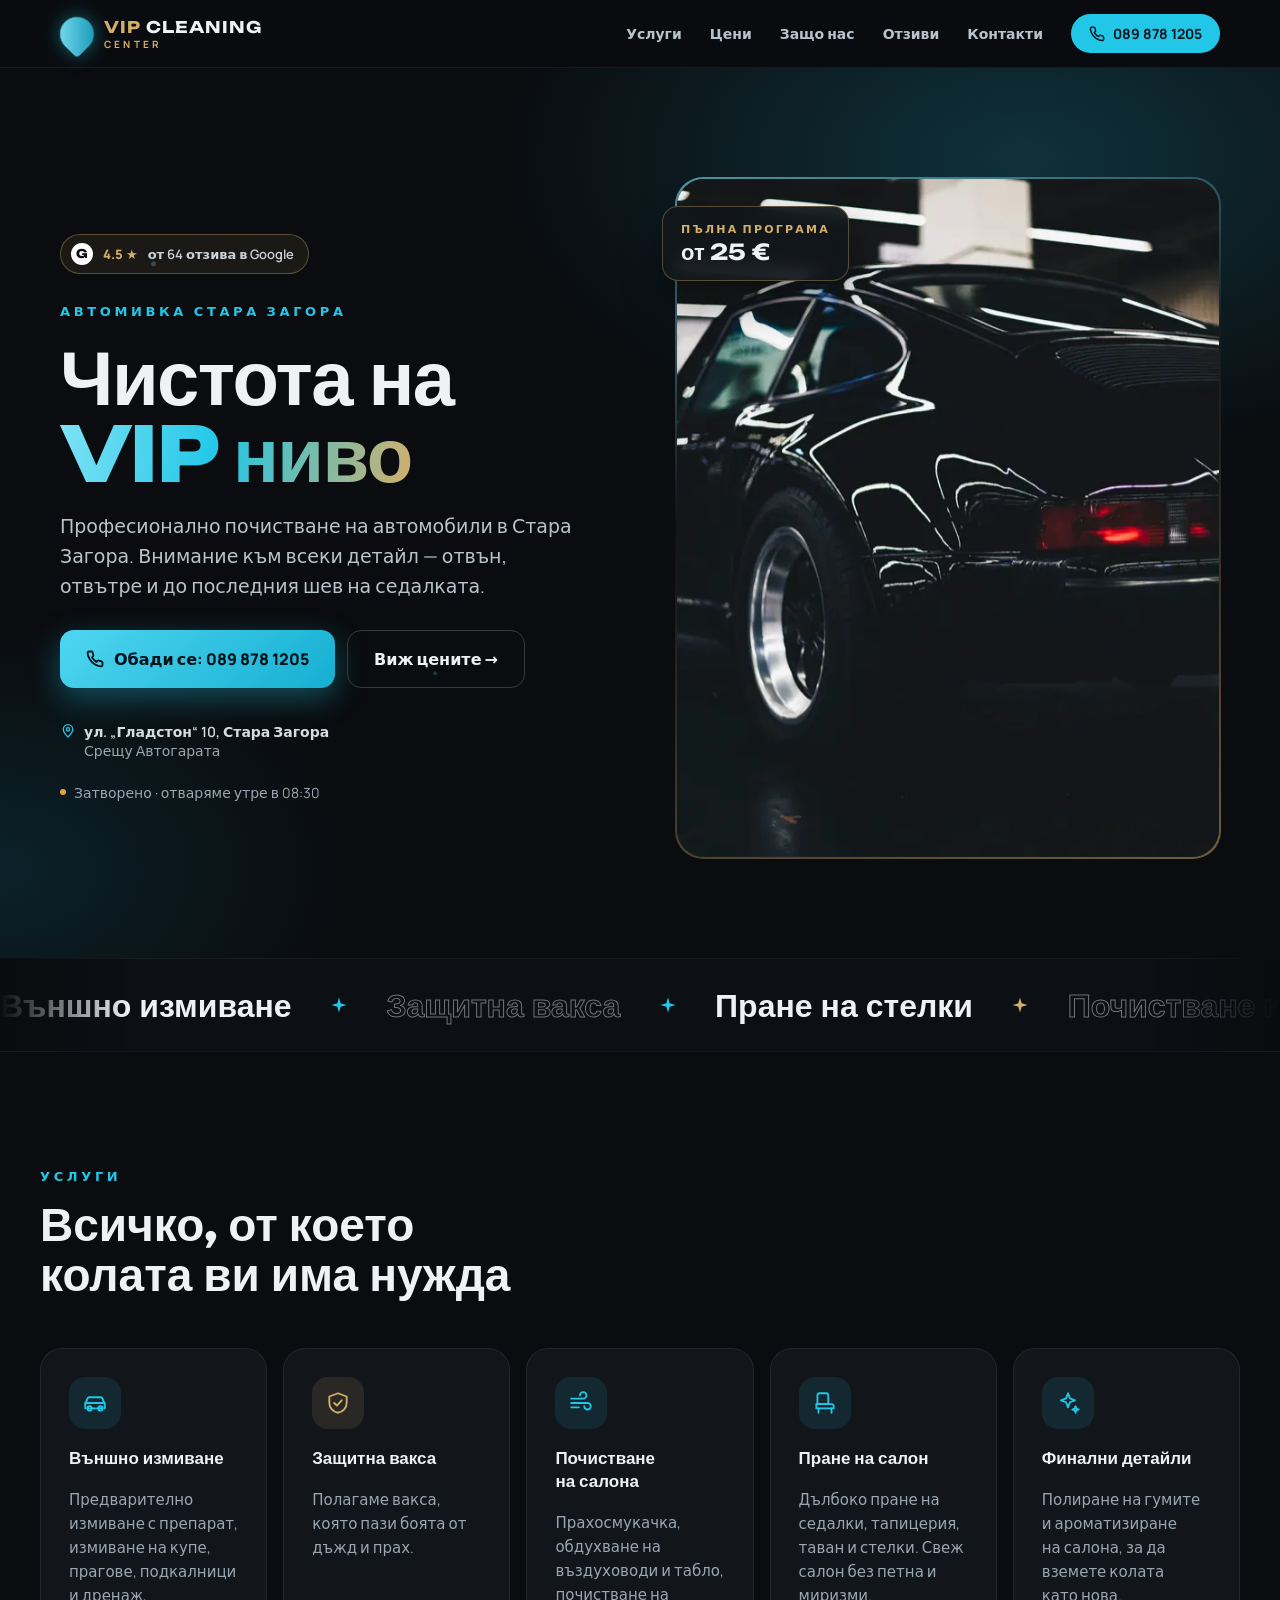
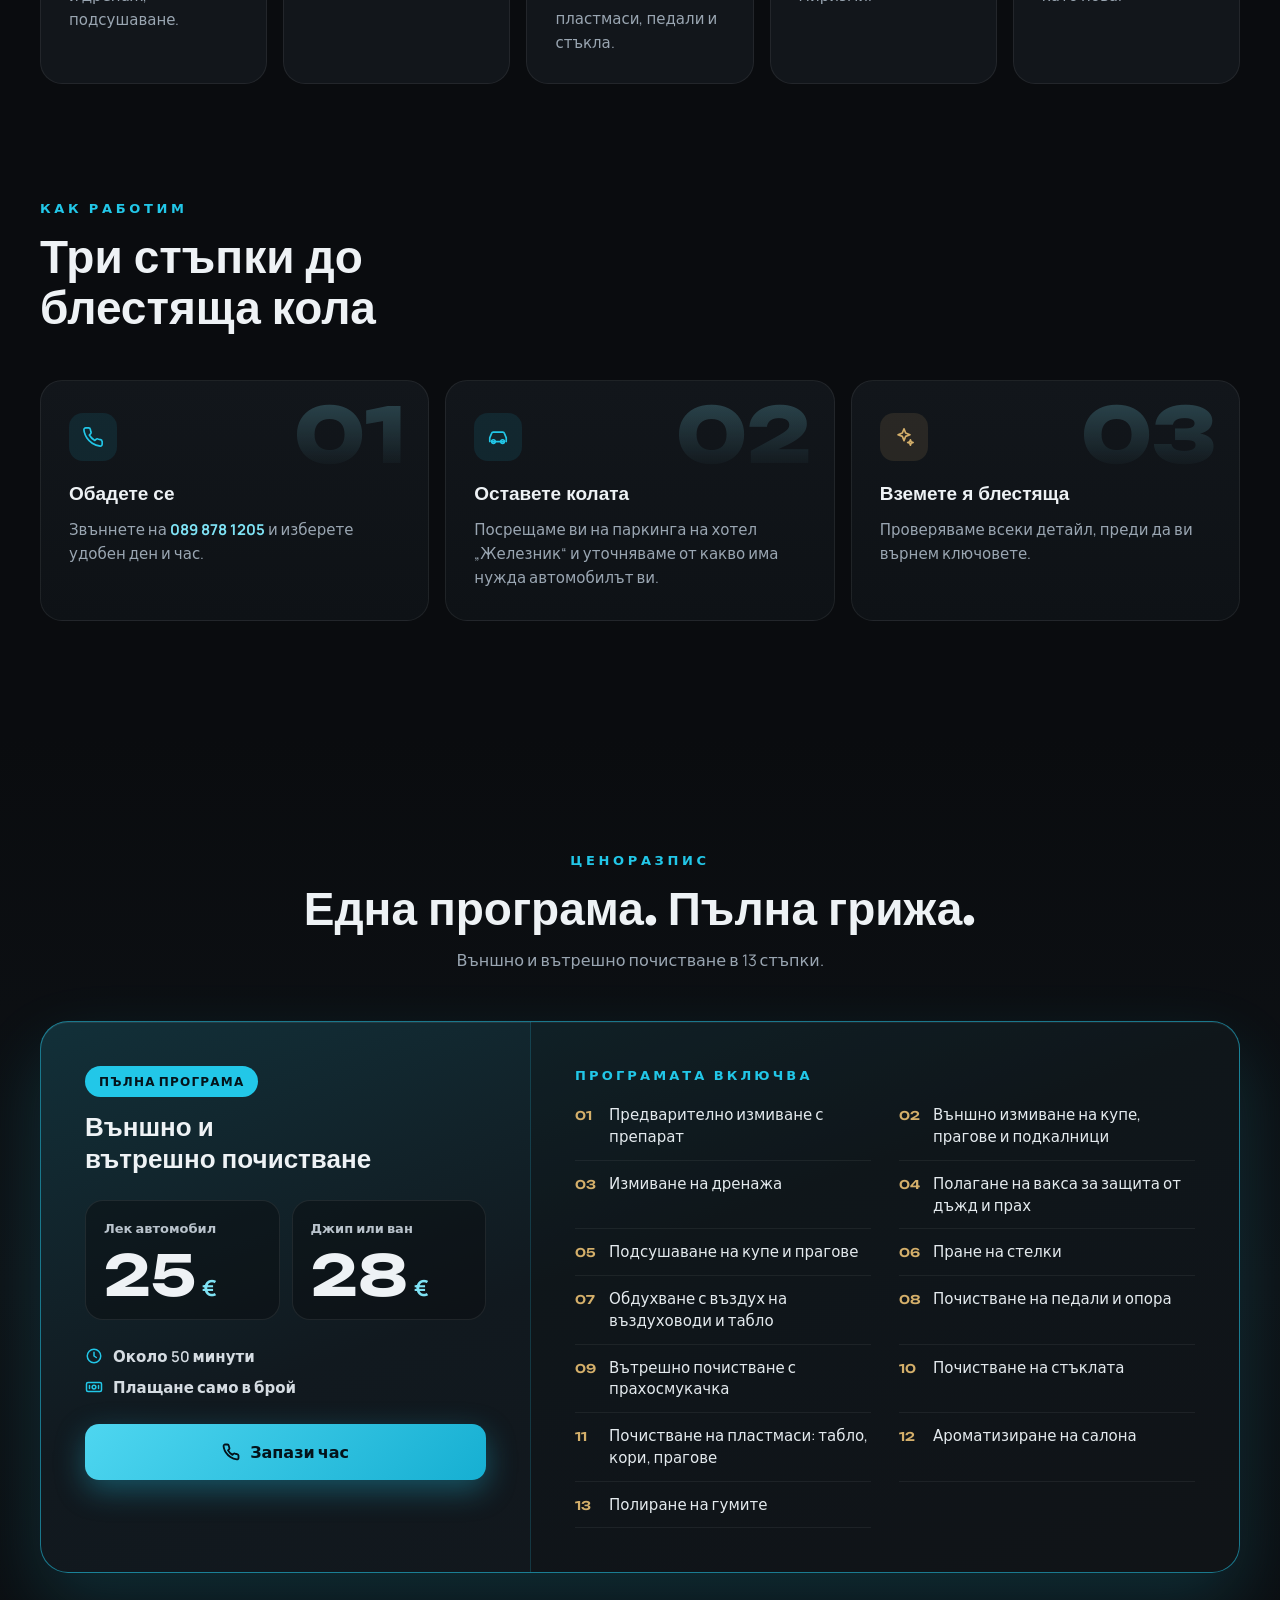
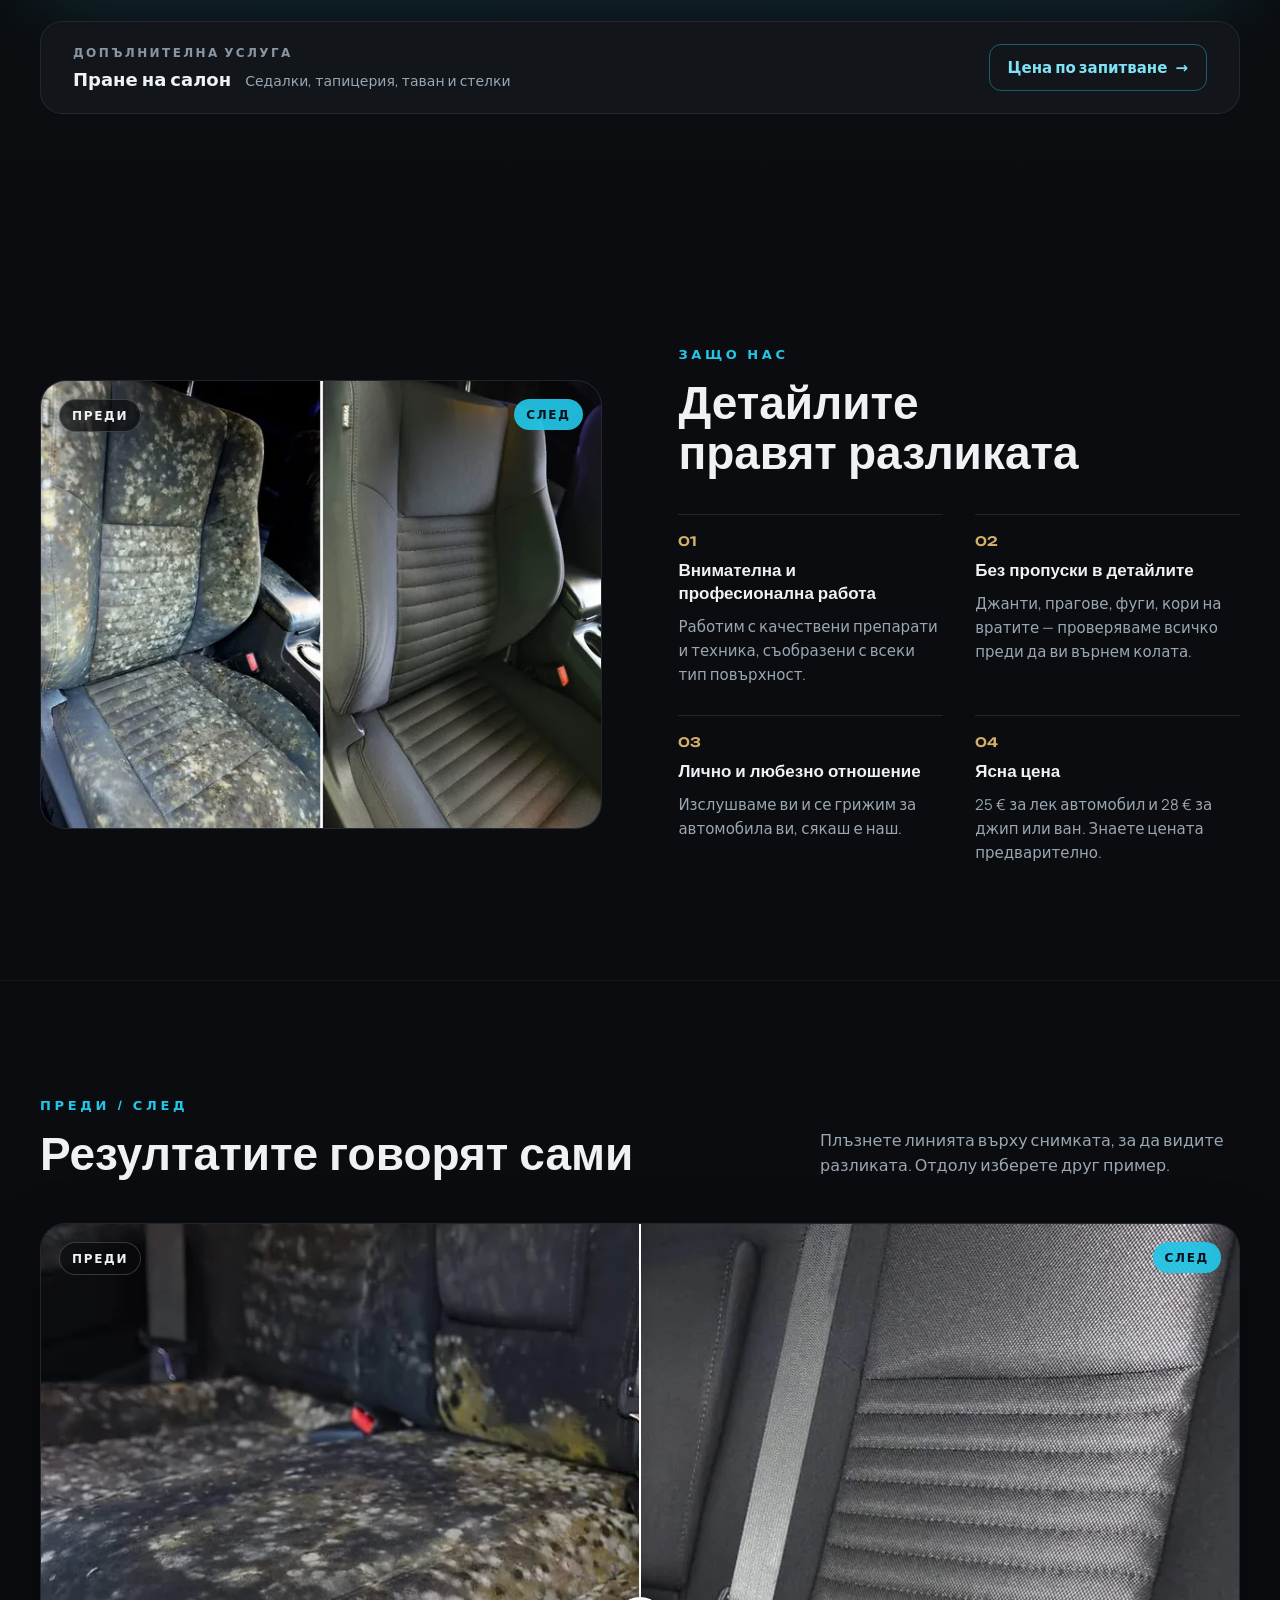
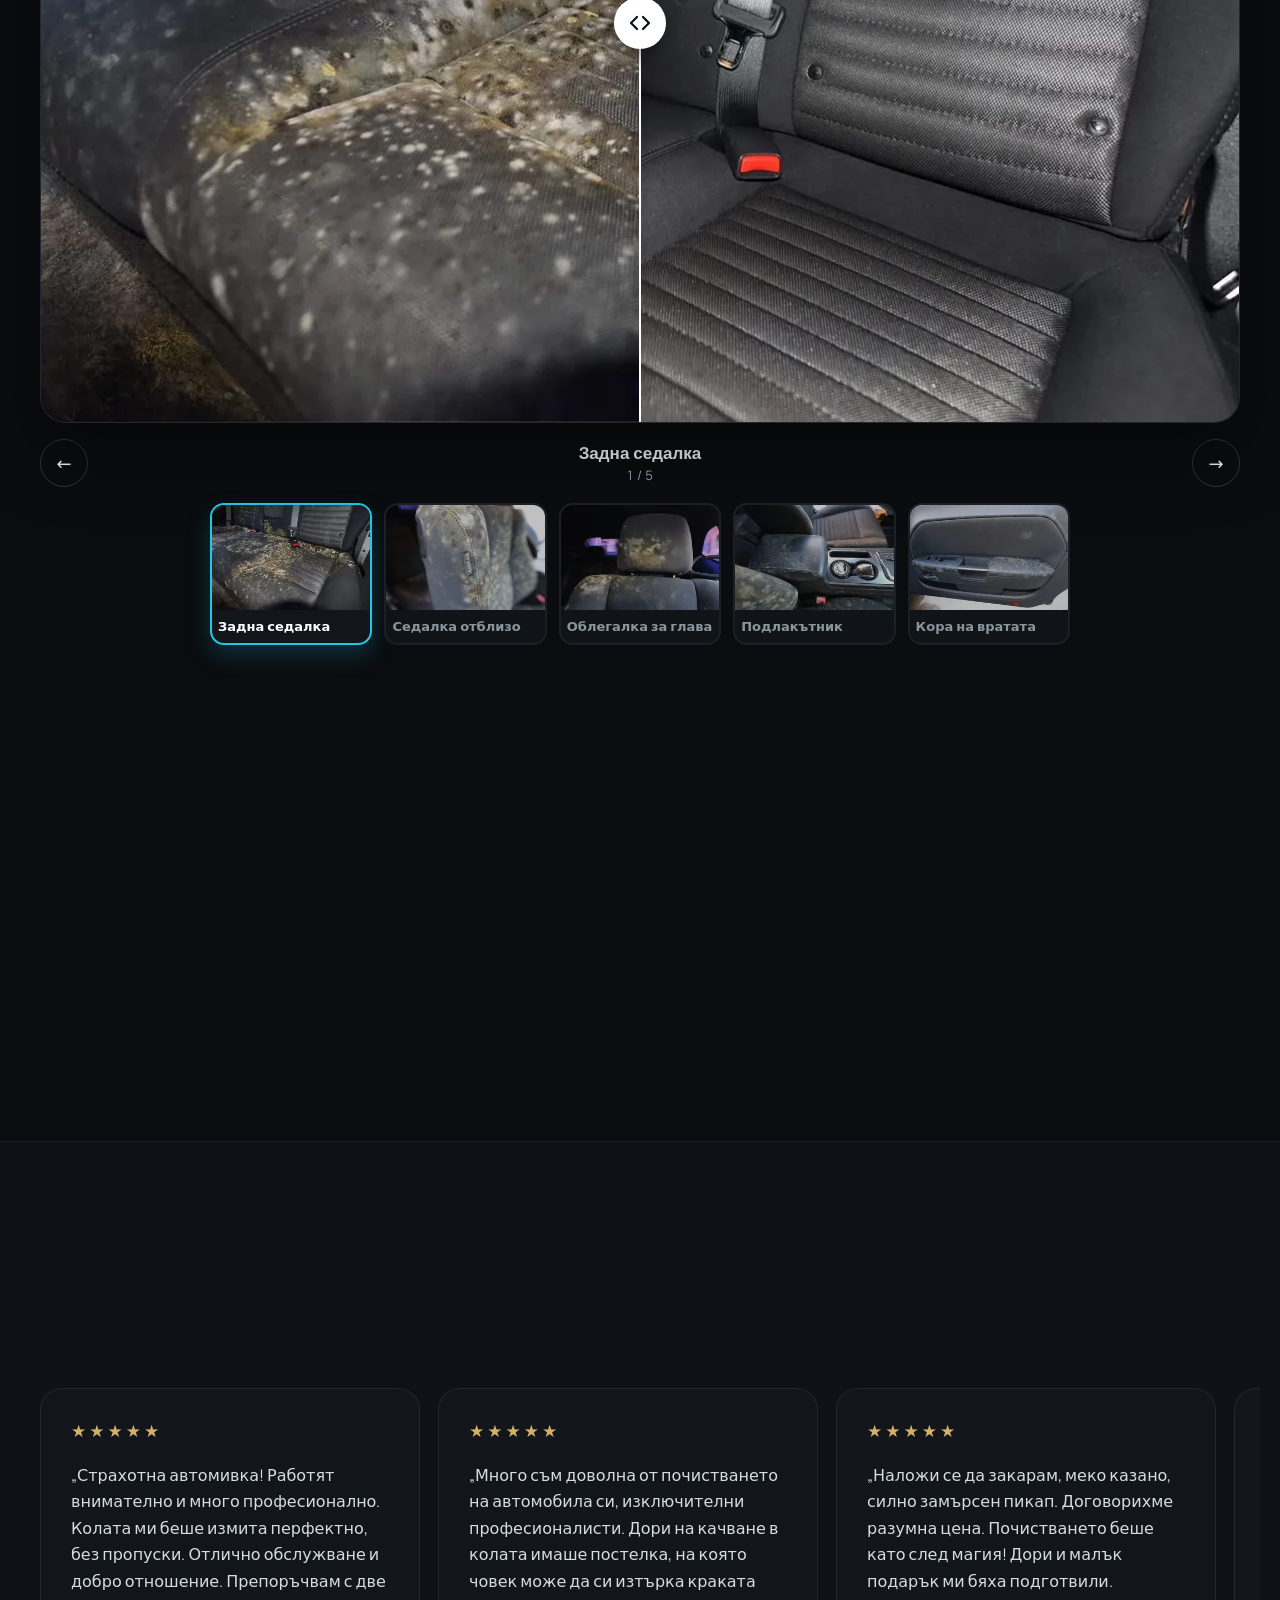
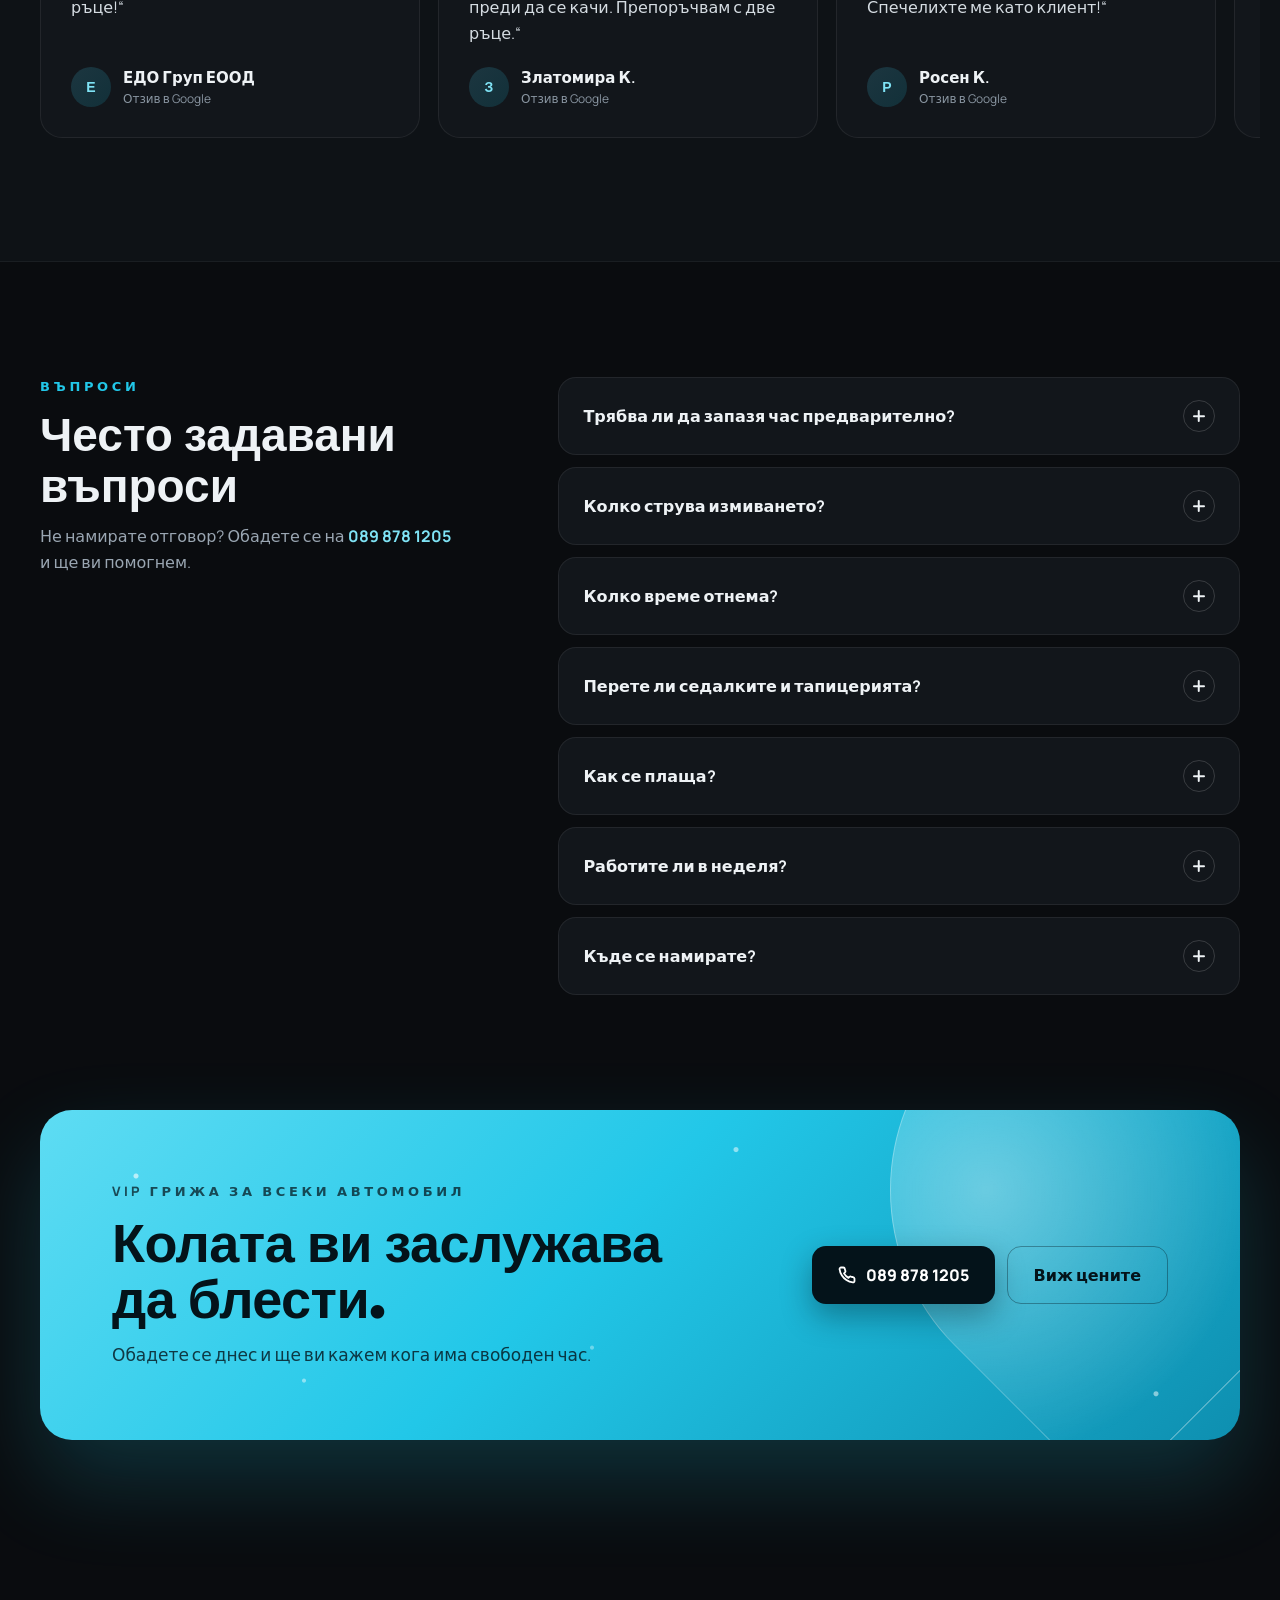
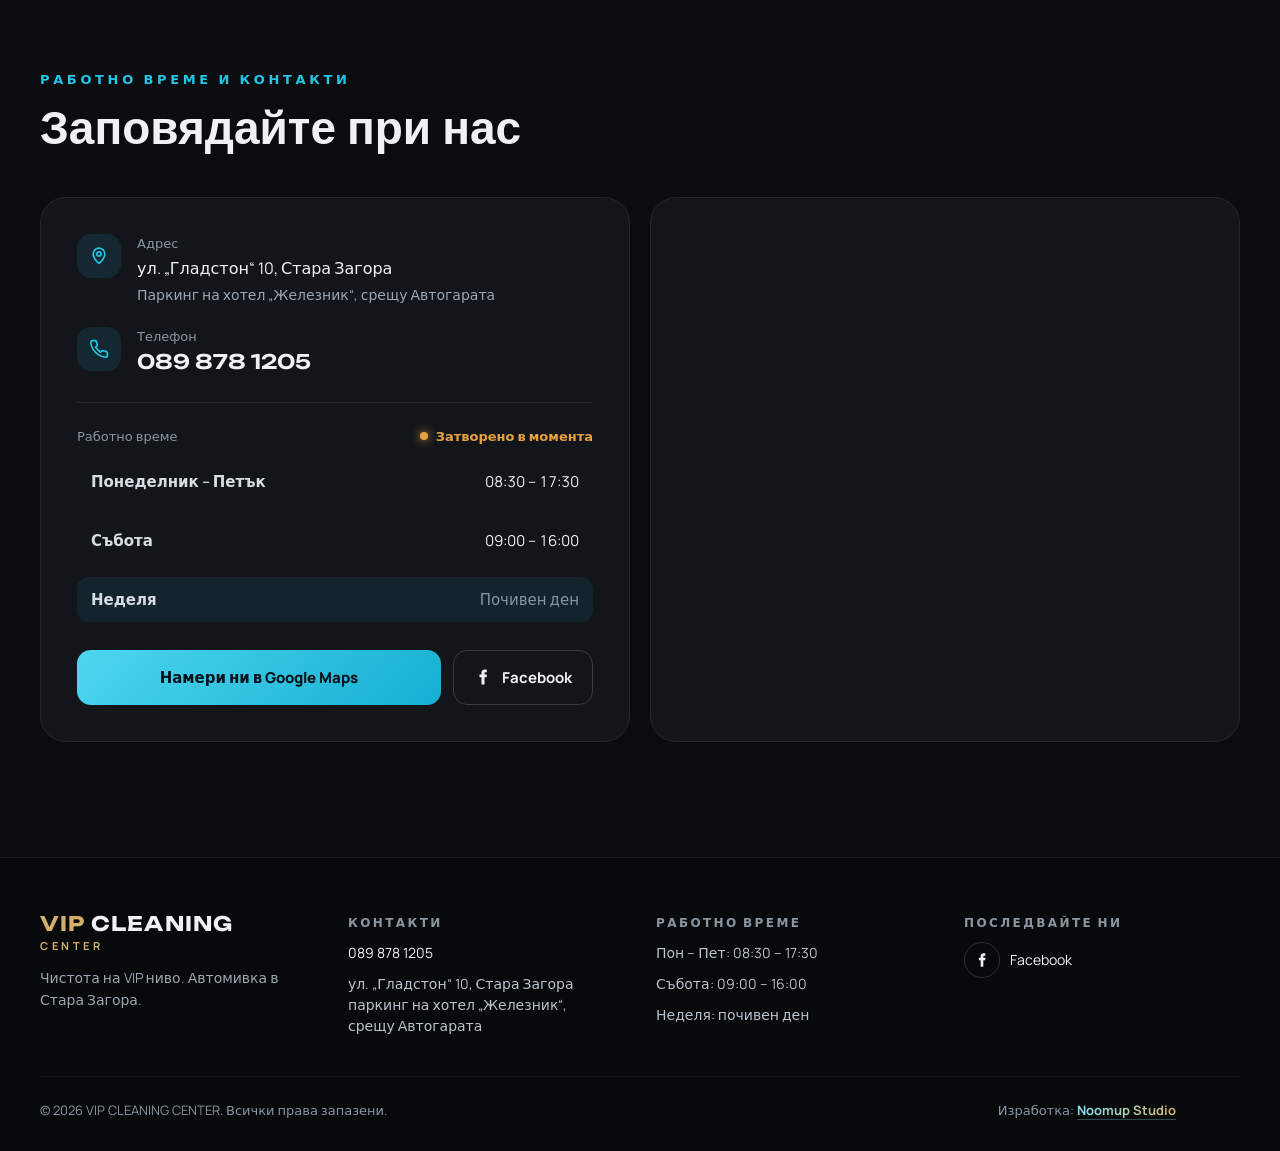
==== commit 80162a45: "Restore the original hero photo; make before/after examples obvious The client prefers the original " ====
--- a/index.html
+++ b/index.html
@@ -191,8 +191,8 @@
       <div class="hero-frame" aria-hidden="true"></div>
       <div class="photo photo-hero">
         <picture>
-          <source type="image/webp" srcset="images/hero-600.webp 600w, images/hero-800.webp 800w" sizes="(max-width: 960px) calc(100vw - 40px), 560px">
-          <img src="images/hero-800.jpg" srcset="images/hero-600.jpg 600w, images/hero-800.jpg 800w" sizes="(max-width: 960px) calc(100vw - 40px), 560px" width="800" height="1000" alt="Седалка след почистване, отблизо" fetchpriority="high">
+          <source type="image/webp" srcset="images/hero-600.webp 600w, images/hero-800.webp 800w, images/hero-1100.webp 1100w" sizes="(max-width: 960px) calc(100vw - 40px), 560px">
+          <img src="images/hero-1100.jpg" srcset="images/hero-600.jpg 600w, images/hero-800.jpg 800w, images/hero-1100.jpg 1100w" sizes="(max-width: 960px) calc(100vw - 40px), 560px" width="1100" height="1375" alt="Лъскав черен автомобил с отблясъци от осветлението" fetchpriority="high">
         </picture>
         <span class="photo-shine" aria-hidden="true"></span>
       </div>
@@ -393,7 +393,7 @@
         <p class="eyebrow">Преди / След</p>
         <h2>Резултатите говорят сами</h2>
       </div>
-      <p class="section-lead">Плъзнете линията върху снимката, за да видите разликата.</p>
+      <p class="section-lead">Плъзнете линията върху снимката, за да видите разликата. Отдолу изберете друг пример.</p>
     </div>
     <div class="ba-wrap" data-reveal>
       <div class="ba" style="--pos: 50%">
@@ -404,12 +404,32 @@
         <input class="ba-range" type="range" min="0" max="100" value="50" aria-label="Плъзнете, за да сравните преди и след">
         <span class="ba-handle" aria-hidden="true"><svg width="22" height="22" viewBox="0 0 24 24" fill="none" stroke="currentColor" stroke-width="2.2" stroke-linecap="round" stroke-linejoin="round"><path d="M9 6l-6 6 6 6M15 6l6 6-6 6"/></svg></span>
       </div>
-      <div class="ba-tabs" aria-label="Изберете пример">
-        <button type="button" class="ba-tab is-active" aria-pressed="true" data-before="images/results/rear-seat-before-700.webp 700w, images/results/rear-seat-before-1200.webp 1200w" data-after="images/results/rear-seat-after-700.webp 700w, images/results/rear-seat-after-1200.webp 1200w" data-label="Задна седалка">Задна седалка</button>
-        <button type="button" class="ba-tab" aria-pressed="false" data-before="images/results/seat-detail-before-700.webp 700w, images/results/seat-detail-before-1200.webp 1200w" data-after="images/results/seat-detail-after-700.webp 700w, images/results/seat-detail-after-1200.webp 1200w" data-label="Седалка отблизо">Седалка отблизо</button>
-        <button type="button" class="ba-tab" aria-pressed="false" data-before="images/results/headrest-before-700.webp 700w, images/results/headrest-before-1200.webp 1200w" data-after="images/results/headrest-after-700.webp 700w, images/results/headrest-after-1200.webp 1200w" data-label="Облегалка за глава">Облегалка за глава</button>
-        <button type="button" class="ba-tab" aria-pressed="false" data-before="images/results/console-before-700.webp 700w, images/results/console-before-1200.webp 1200w" data-after="images/results/console-after-700.webp 700w, images/results/console-after-1200.webp 1200w" data-label="Подлакътник">Подлакътник</button>
-        <button type="button" class="ba-tab" aria-pressed="false" data-before="images/results/door-before-700.webp 700w, images/results/door-before-1200.webp 1200w" data-after="images/results/door-after-700.webp 700w, images/results/door-after-1200.webp 1200w" data-label="Кора на вратата">Кора на вратата</button>
+      <div class="ba-nav">
+        <button type="button" class="round-btn ba-prev" aria-label="Предишен пример">←</button>
+        <p class="ba-caption" aria-live="polite"><span class="ba-caption-label">Задна седалка</span><span class="ba-caption-count">1 / 5</span></p>
+        <button type="button" class="round-btn ba-next" aria-label="Следващ пример">→</button>
+      </div>
+      <div class="ba-thumbs">
+        <button type="button" class="ba-thumb is-active" aria-pressed="true" aria-label="Пример 1: Задна седалка" data-before="images/results/rear-seat-before-700.webp 700w, images/results/rear-seat-before-1200.webp 1200w" data-after="images/results/rear-seat-after-700.webp 700w, images/results/rear-seat-after-1200.webp 1200w" data-label="Задна седалка">
+          <img src="images/results/rear-seat-thumb.webp" alt="" width="300" height="200" loading="lazy">
+          <span>Задна седалка</span>
+        </button>
+        <button type="button" class="ba-thumb" aria-pressed="false" aria-label="Пример 2: Седалка отблизо" data-before="images/results/seat-detail-before-700.webp 700w, images/results/seat-detail-before-1200.webp 1200w" data-after="images/results/seat-detail-after-700.webp 700w, images/results/seat-detail-after-1200.webp 1200w" data-label="Седалка отблизо">
+          <img src="images/results/seat-detail-thumb.webp" alt="" width="300" height="200" loading="lazy">
+          <span>Седалка отблизо</span>
+        </button>
+        <button type="button" class="ba-thumb" aria-pressed="false" aria-label="Пример 3: Облегалка за глава" data-before="images/results/headrest-before-700.webp 700w, images/results/headrest-before-1200.webp 1200w" data-after="images/results/headrest-after-700.webp 700w, images/results/headrest-after-1200.webp 1200w" data-label="Облегалка за глава">
+          <img src="images/results/headrest-thumb.webp" alt="" width="300" height="200" loading="lazy">
+          <span>Облегалка за глава</span>
+        </button>
+        <button type="button" class="ba-thumb" aria-pressed="false" aria-label="Пример 4: Подлакътник" data-before="images/results/console-before-700.webp 700w, images/results/console-before-1200.webp 1200w" data-after="images/results/console-after-700.webp 700w, images/results/console-after-1200.webp 1200w" data-label="Подлакътник">
+          <img src="images/results/console-thumb.webp" alt="" width="300" height="200" loading="lazy">
+          <span>Подлакътник</span>
+        </button>
+        <button type="button" class="ba-thumb" aria-pressed="false" aria-label="Пример 5: Кора на вратата" data-before="images/results/door-before-700.webp 700w, images/results/door-before-1200.webp 1200w" data-after="images/results/door-after-700.webp 700w, images/results/door-after-1200.webp 1200w" data-label="Кора на вратата">
+          <img src="images/results/door-thumb.webp" alt="" width="300" height="200" loading="lazy">
+          <span>Кора на вратата</span>
+        </button>
       </div>
     </div>
     <div class="half-row" data-reveal>
--- a/styles.css
+++ b/styles.css
@@ -796,20 +796,43 @@
 }
 .ba-range:focus-visible ~ .ba-handle svg { outline: 3px solid var(--cyan-light); outline-offset: 3px; }
 
-.ba-tabs { display: flex; flex-wrap: wrap; justify-content: center; gap: 8px; }
-.ba-tab {
-  padding: 10px 16px;
-  border-radius: 999px;
-  border: 1px solid var(--line-strong);
-  background: transparent;
+.ba-nav {
+  display: flex;
+  align-items: center;
+  justify-content: space-between;
+  gap: 12px;
+}
+.ba-caption { display: flex; flex-direction: column; align-items: center; gap: 2px; text-align: center; }
+.ba-caption-label { font-family: var(--font-display); font-size: 17px; font-weight: 600; }
+.ba-caption-count { font-size: 13px; color: var(--muted); font-variant-numeric: tabular-nums; }
+
+.ba-thumbs {
+  display: grid;
+  grid-template-columns: repeat(5, minmax(0, 1fr));
+  gap: 12px;
+  width: 100%;
+  max-width: 860px;
+  margin: 0 auto;
+}
+.ba-thumb {
+  display: flex;
+  flex-direction: column;
+  padding: 0;
+  overflow: hidden;
+  border-radius: 14px;
+  border: 2px solid var(--line);
+  background: var(--surface);
   color: var(--text-3);
-  font-size: 14px;
+  font-size: 13px;
   font-weight: 700;
   cursor: pointer;
-  transition: color .2s, border-color .2s, background .2s;
-}
-.ba-tab:hover { color: #FFFFFF; border-color: rgba(34, 199, 232, 0.5); }
-.ba-tab.is-active { background: var(--cyan); border-color: var(--cyan); color: var(--ink); }
+  opacity: 0.75;
+  transition: border-color .2s, transform .2s, opacity .2s, color .2s;
+}
+.ba-thumb img { display: block; width: 100%; height: auto; aspect-ratio: 3 / 2; object-fit: cover; }
+.ba-thumb span { padding: 8px 6px; line-height: 1.25; text-align: center; }
+.ba-thumb:hover { opacity: 1; transform: translateY(-2px); color: #FFFFFF; }
+.ba-thumb.is-active { opacity: 1; border-color: var(--cyan); color: #FFFFFF; box-shadow: 0 10px 24px rgba(34, 199, 232, 0.2); }
 
 .half-row { display: flex; flex-direction: column; gap: 20px; }
 .half-head { display: flex; flex-wrap: wrap; align-items: baseline; gap: 6px 16px; }
@@ -1483,16 +1506,9 @@
   .ba-label { top: 12px; }
   .ba-label-before { left: 12px; }
   .ba-label-after { right: 12px; }
-  .ba-tabs {
-    flex-wrap: nowrap;
-    justify-content: flex-start;
-    overflow-x: auto;
-    scrollbar-width: none;
-    margin: 0 -20px;
-    padding: 0 20px;
-  }
-  .ba-tabs::-webkit-scrollbar { display: none; }
-  .ba-tab { flex: none; }
+  .ba-thumbs { gap: 8px; }
+  .ba-thumb { border-radius: 10px; }
+  .ba-thumb span { display: none; }
 }
 
 @media (prefers-reduced-motion: reduce) {
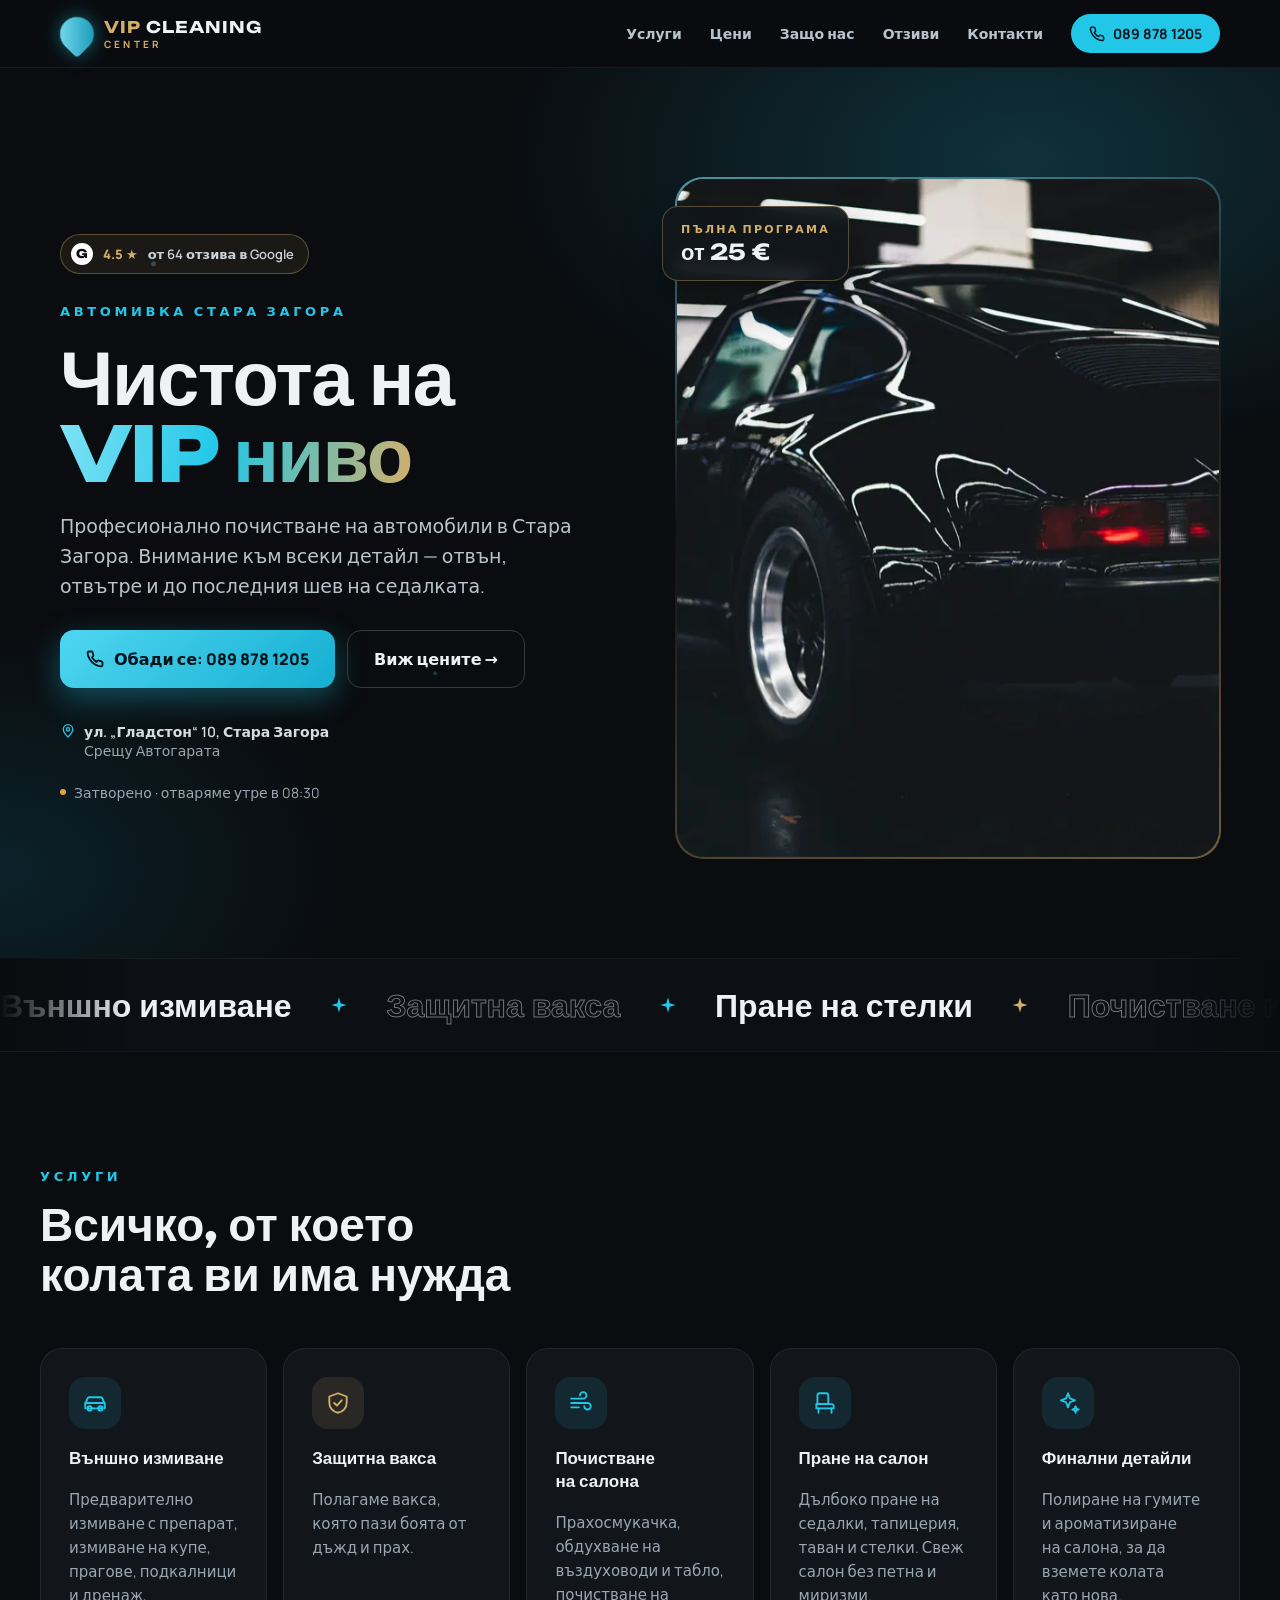
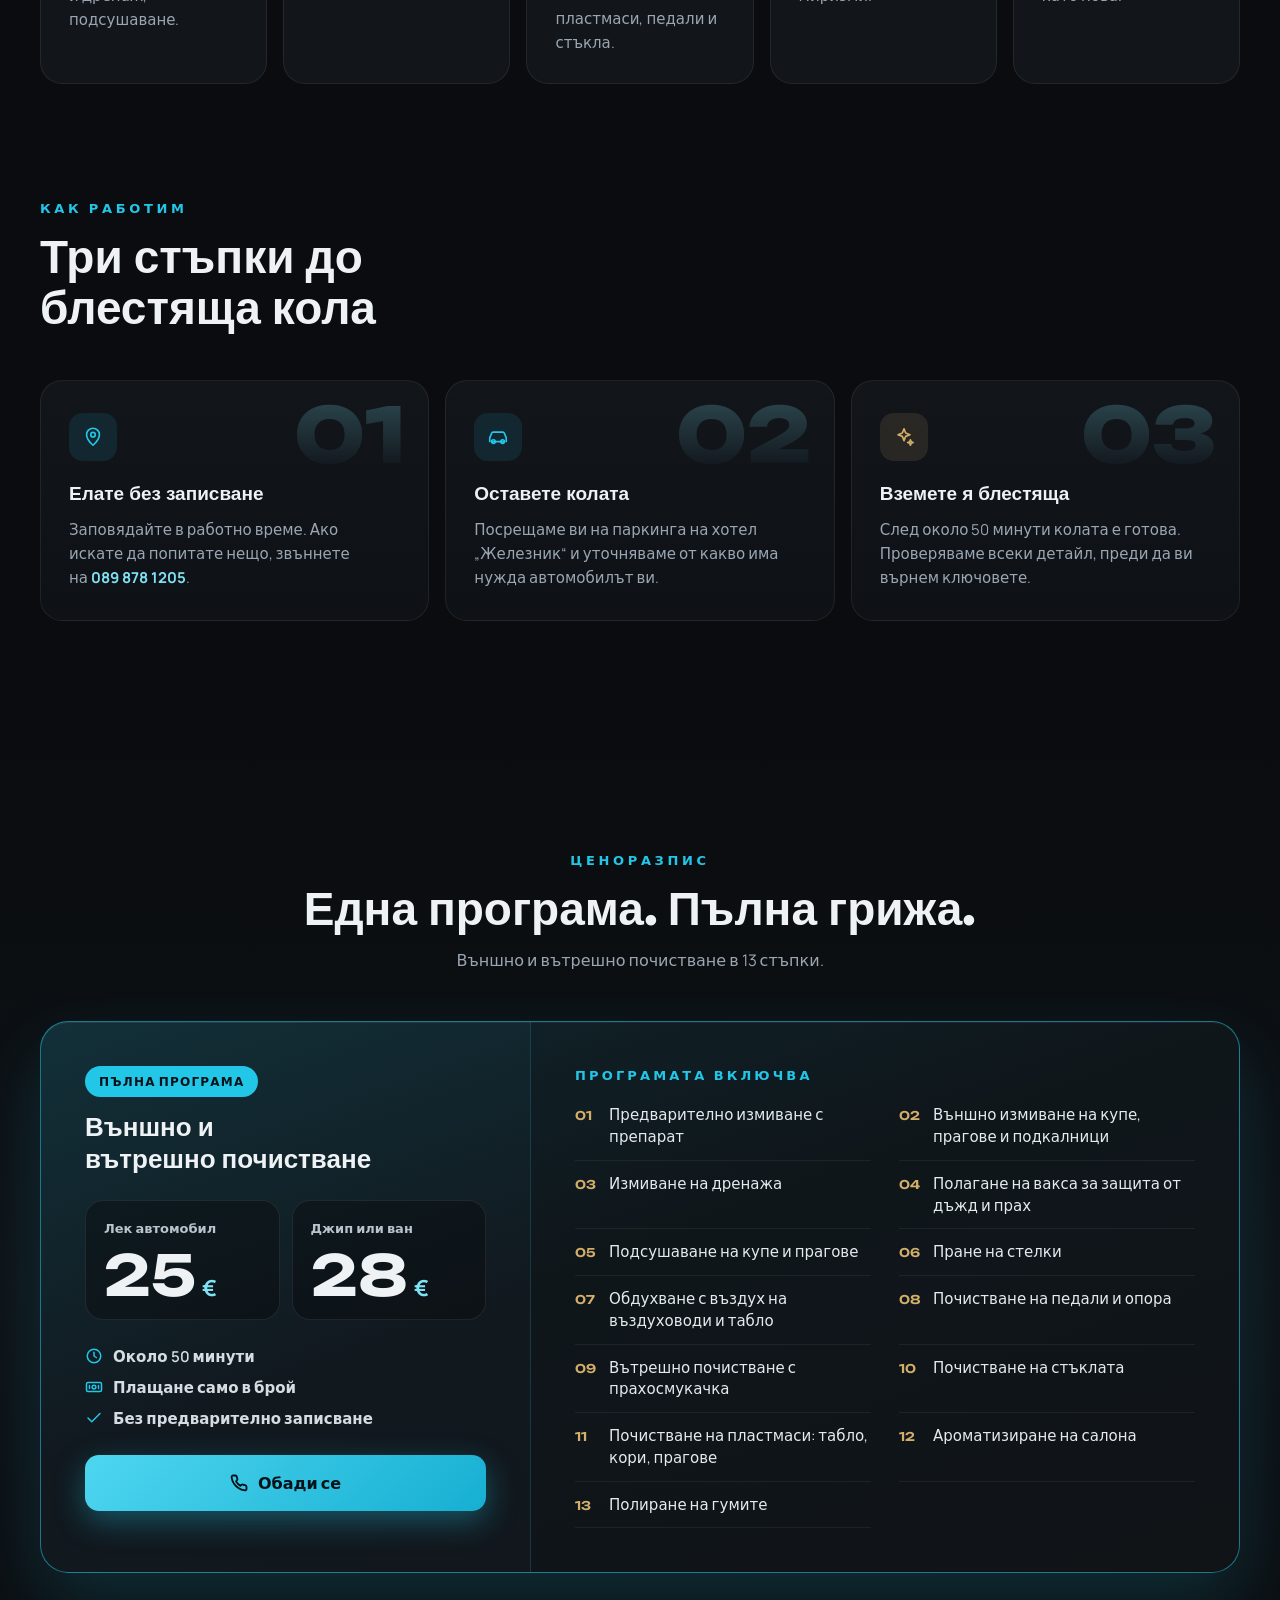
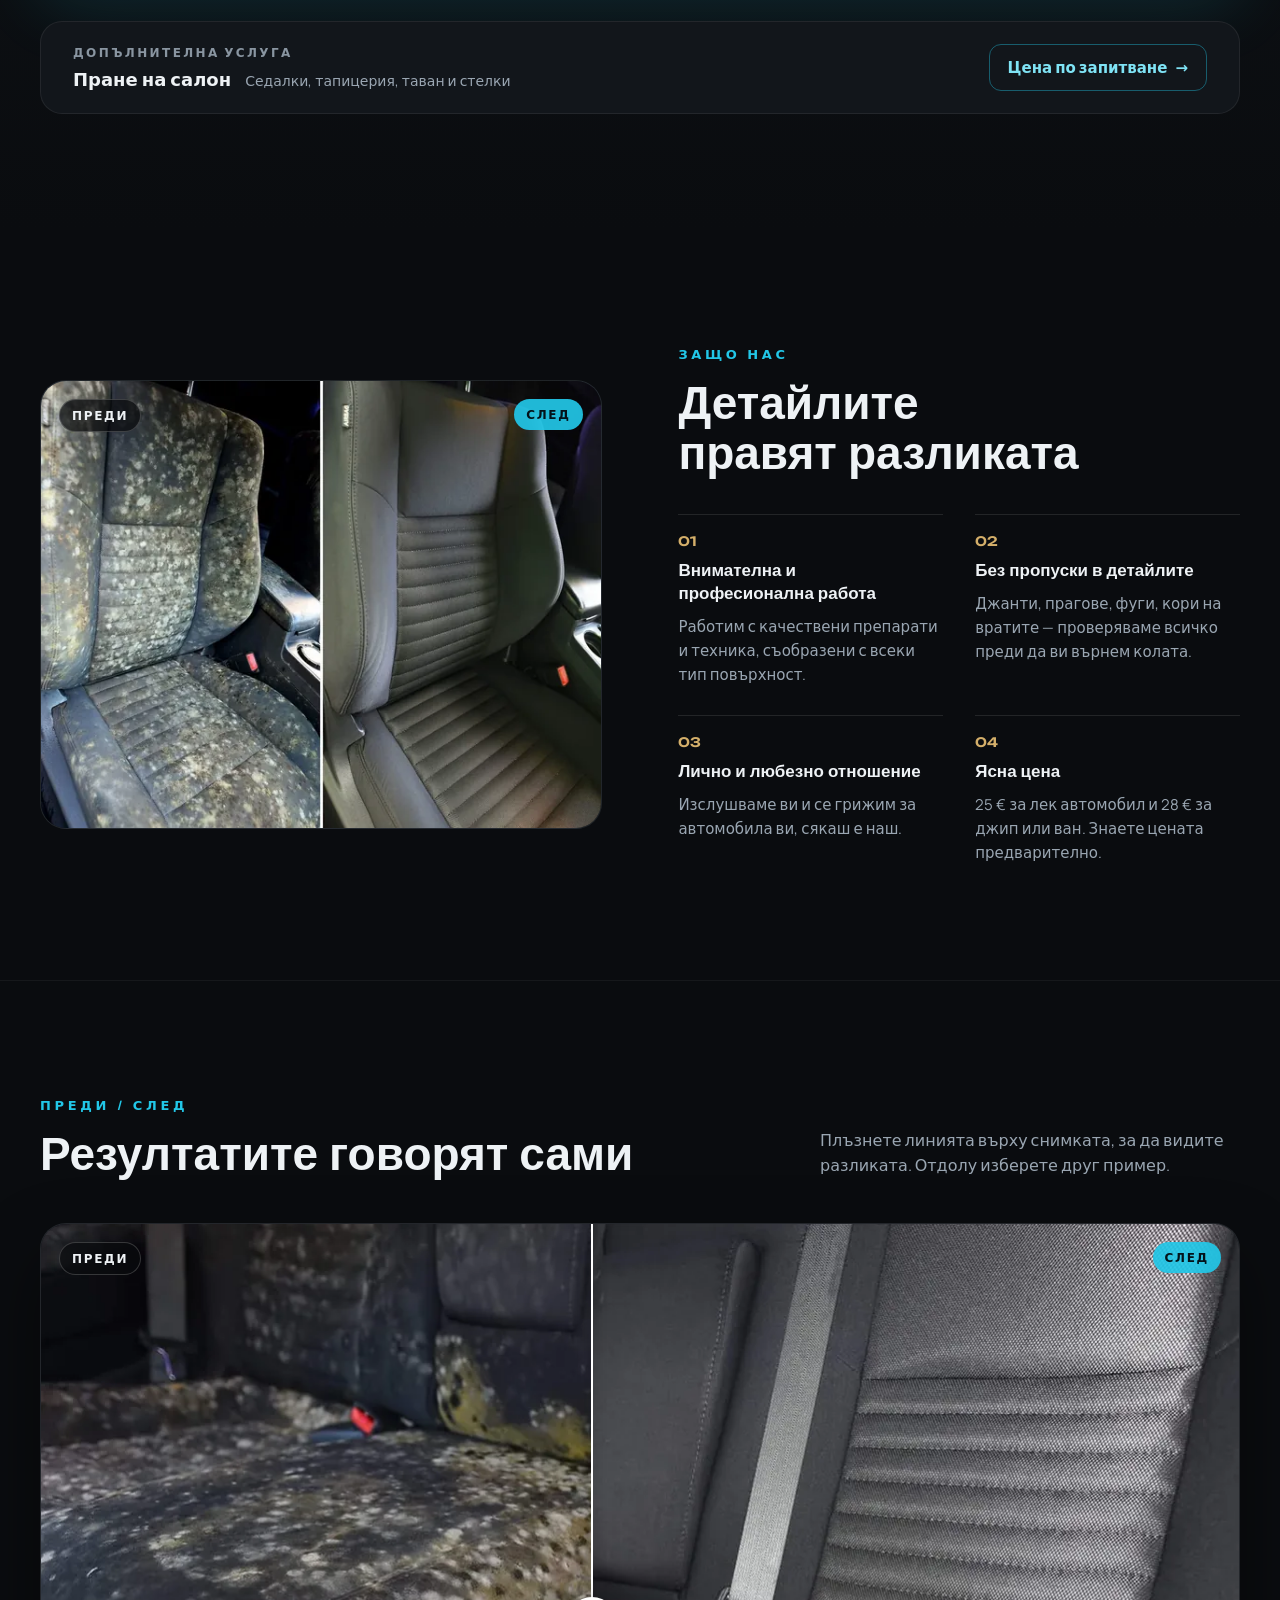
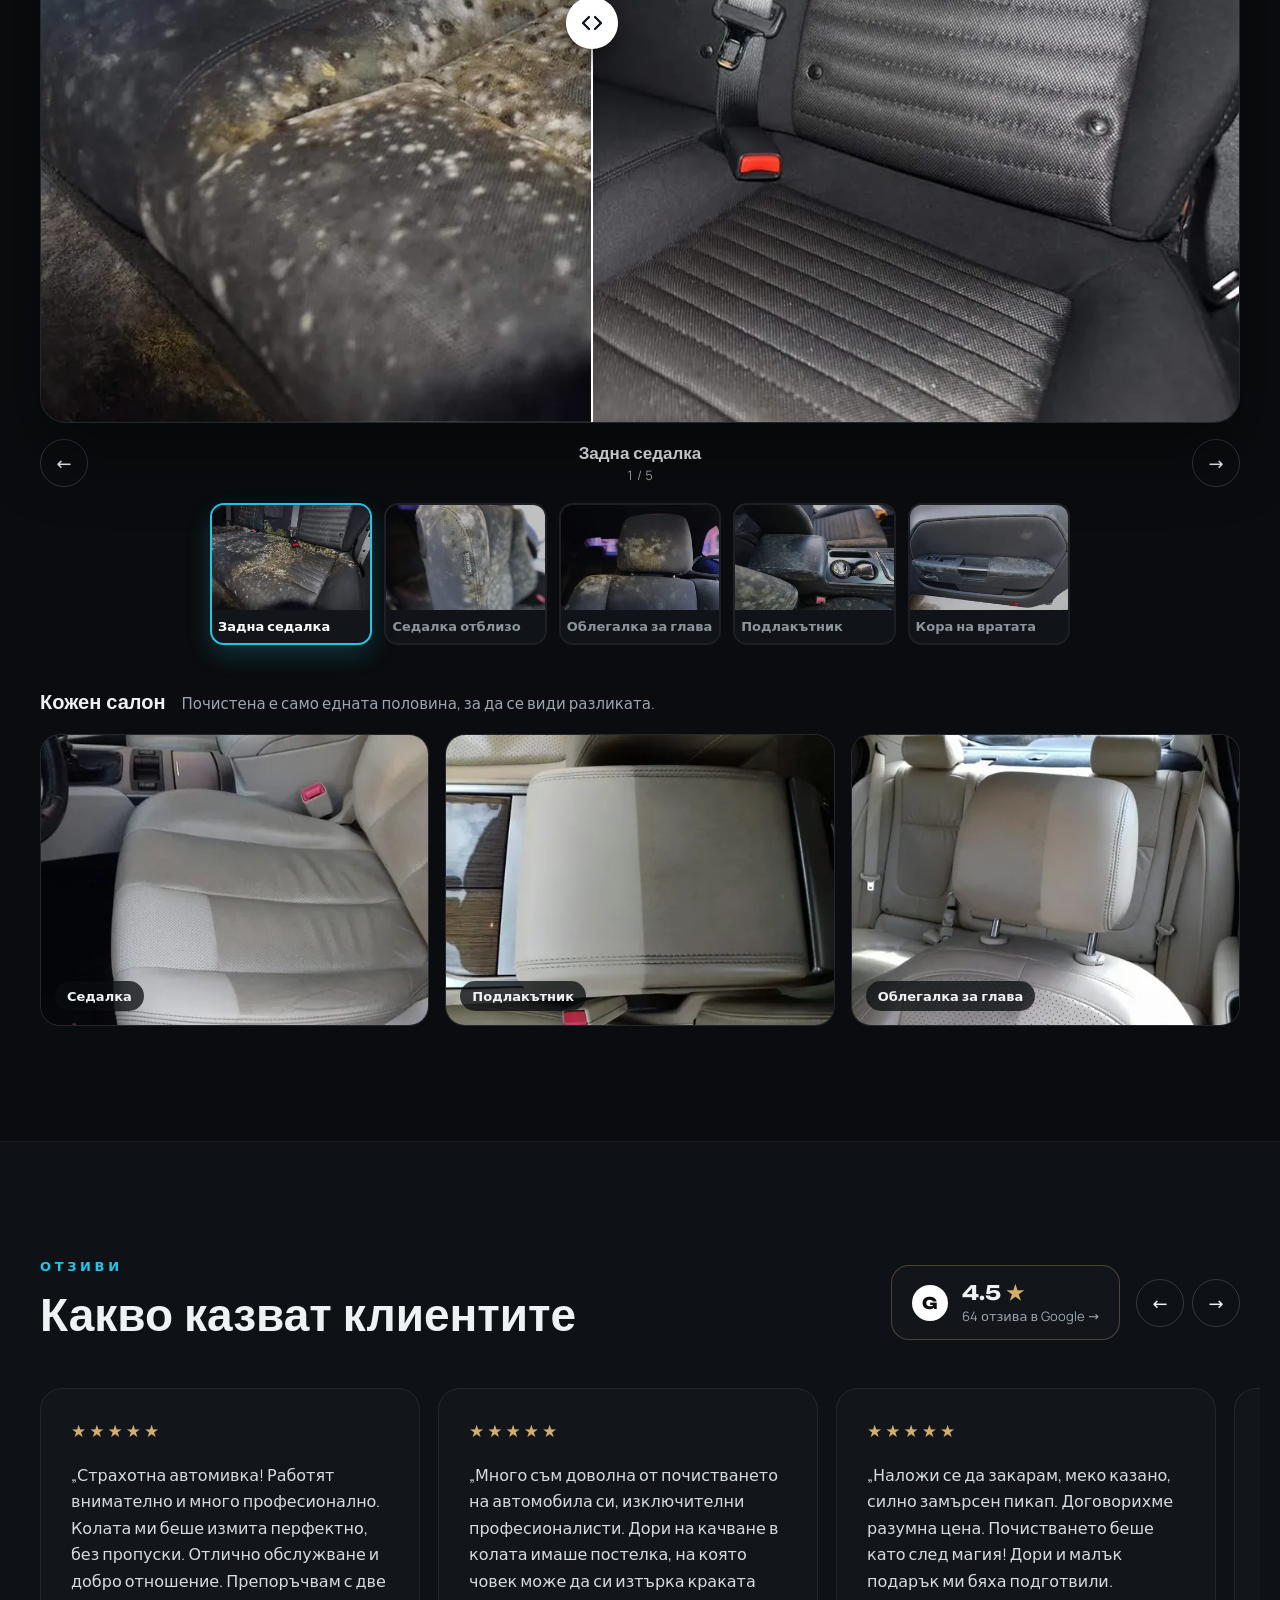
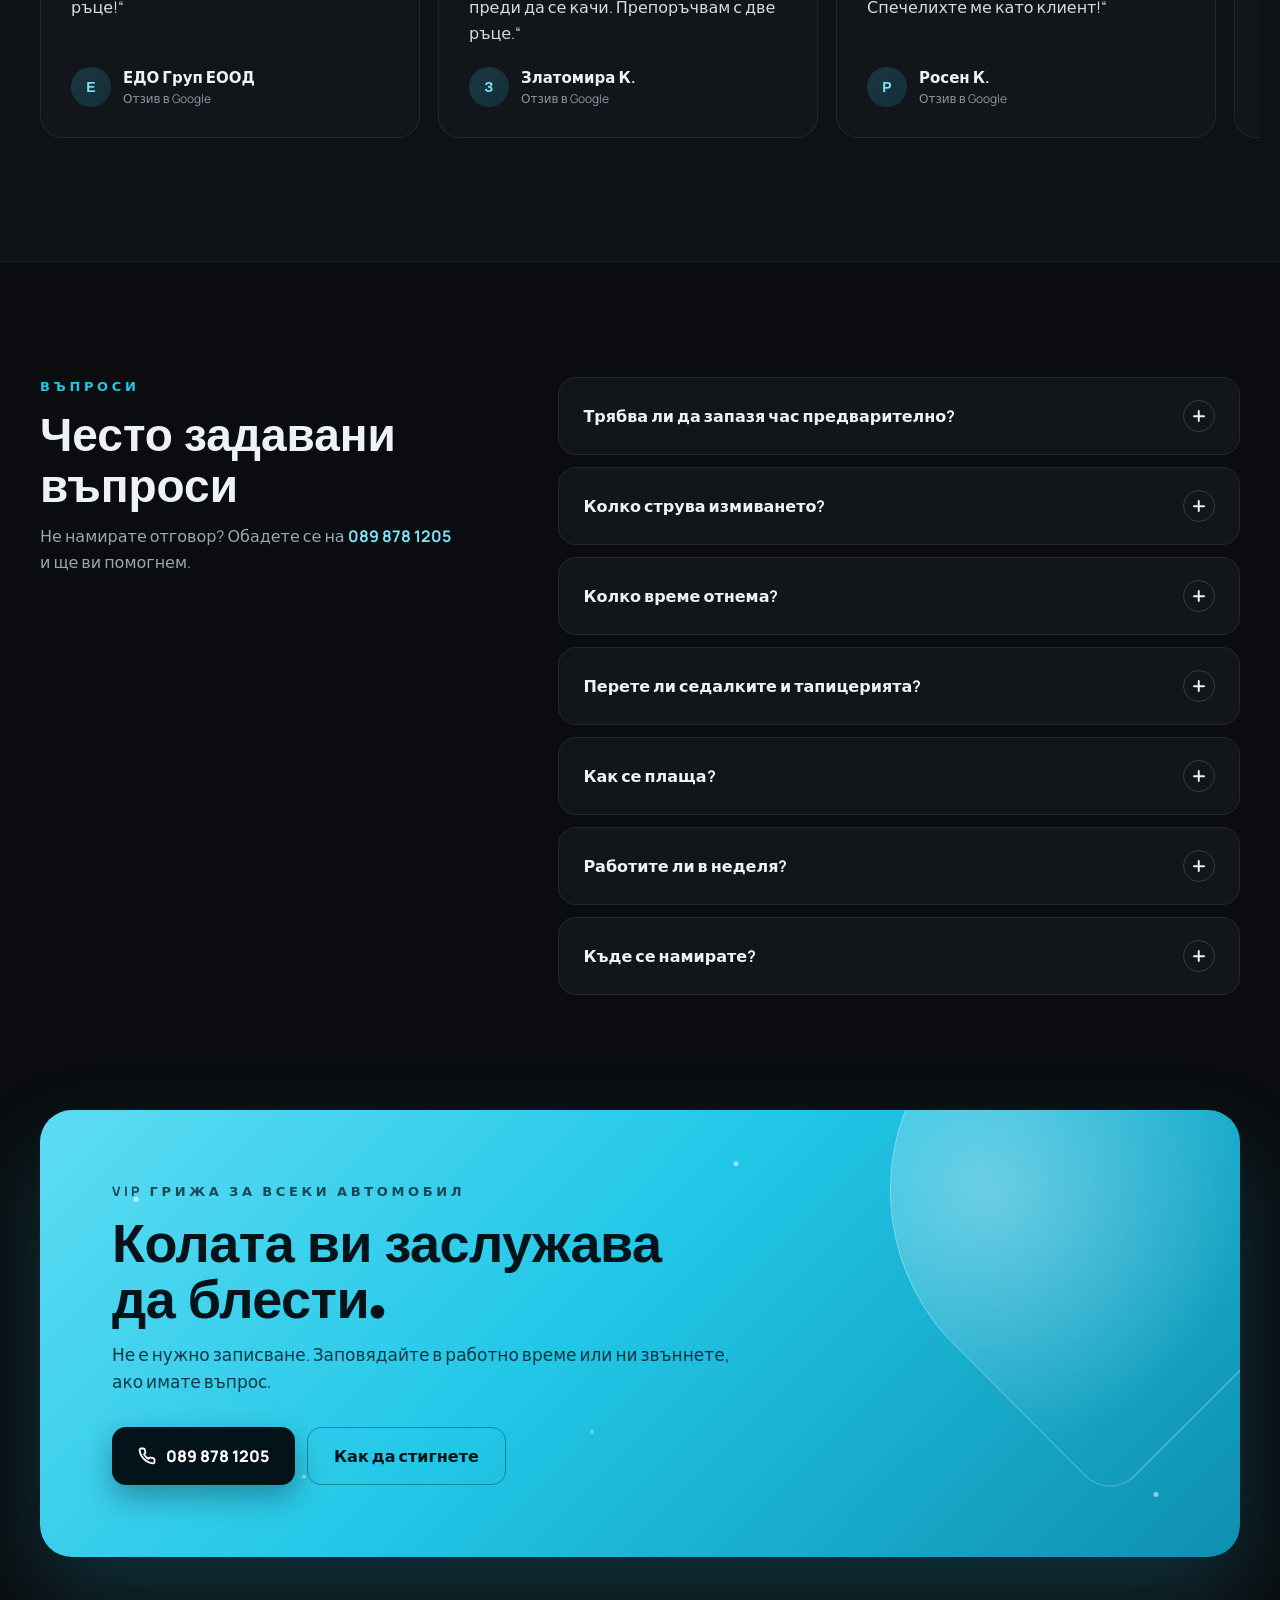
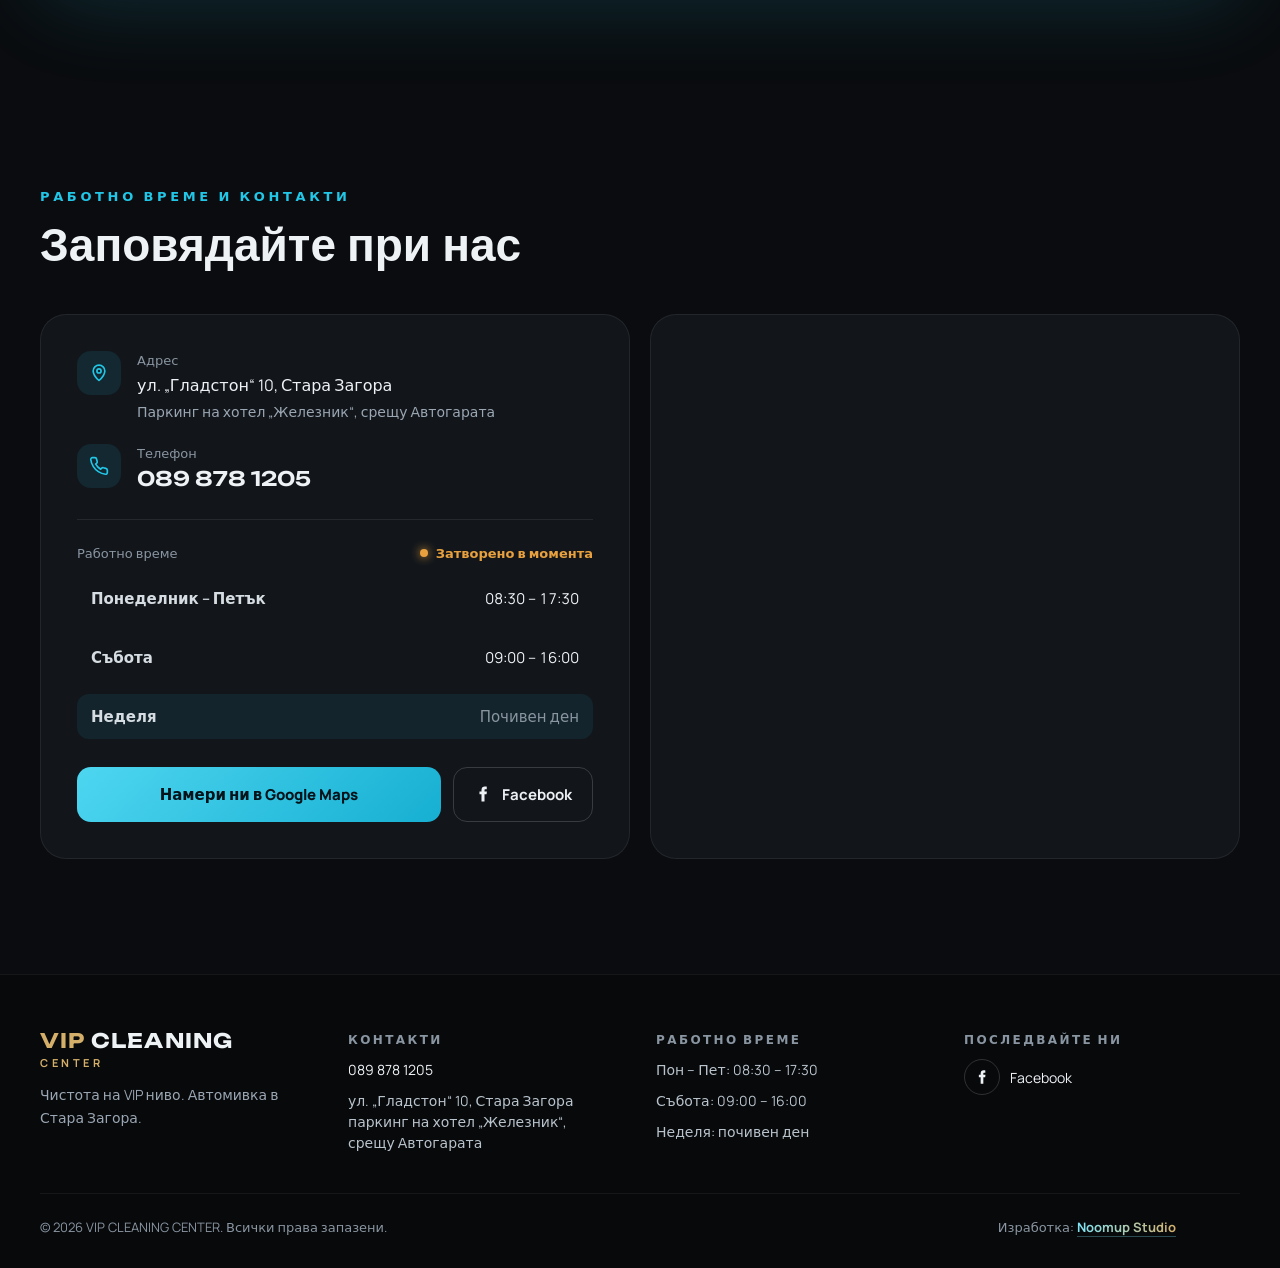
==== commit 6aa43ada: "Drop appointment wording: the car wash works without booking There are no time slots to reserve, so " ====
--- a/index.html
+++ b/index.html
@@ -59,7 +59,7 @@
       "name": "Трябва ли да запазя час предварително?",
       "acceptedAnswer": {
         "@type": "Answer",
-        "text": "Най-удобно е да се обадите на 089 878 1205. Ще ви кажем кога има свободен час."
+        "text": "Не. Не записваме часове, просто заповядайте в работно време. Ако имате въпрос, звъннете на 089 878 1205."
       }
     },
     {
@@ -259,9 +259,9 @@
     <ol class="steps">
       <li class="step" data-reveal>
         <span class="step-num" aria-hidden="true">01</span>
-        <span class="step-icon" aria-hidden="true"><svg width="22" height="22" viewBox="0 0 24 24" fill="none" stroke="currentColor" stroke-width="1.8" stroke-linecap="round" stroke-linejoin="round"><path d="M22 16.9v3a2 2 0 0 1-2.2 2 19.8 19.8 0 0 1-8.6-3.1 19.5 19.5 0 0 1-6-6A19.8 19.8 0 0 1 2.1 4.2 2 2 0 0 1 4.1 2h3a2 2 0 0 1 2 1.7c.1.9.4 1.8.7 2.7a2 2 0 0 1-.5 2.1L8 9.8a16 16 0 0 0 6 6l1.3-1.3a2 2 0 0 1 2.1-.4c.9.3 1.8.6 2.7.7a2 2 0 0 1 1.7 2z"/></svg></span>
-        <h3>Обадете се</h3>
-        <p>Звъннете на <a href="tel:+359898781205">089 878 1205</a> и изберете удобен ден и час.</p>
+        <span class="step-icon" aria-hidden="true"><svg width="22" height="22" viewBox="0 0 24 24" fill="none" stroke="currentColor" stroke-width="1.8" stroke-linecap="round" stroke-linejoin="round"><path d="M12 21s-7-6.2-7-11.5A7 7 0 0 1 19 9.5C19 14.8 12 21 12 21z"/><circle cx="12" cy="9.5" r="2.5"/></svg></span>
+        <h3>Елате без записване</h3>
+        <p>Заповядайте в работно време. Ако искате да попитате нещо, звъннете на <a href="tel:+359898781205">089 878 1205</a>.</p>
       </li>
       <li class="step" data-reveal>
         <span class="step-num" aria-hidden="true">02</span>
@@ -273,7 +273,7 @@
         <span class="step-num" aria-hidden="true">03</span>
         <span class="step-icon step-icon-gold" aria-hidden="true"><svg width="22" height="22" viewBox="0 0 24 24" fill="none" stroke="currentColor" stroke-width="1.8" stroke-linecap="round" stroke-linejoin="round"><path d="M12 3l1.8 4.7L18.5 9.5l-4.7 1.8L12 16l-1.8-4.7L5.5 9.5l4.7-1.8z"/><path d="M19 15l.8 2.2L22 18l-2.2.8L19 21l-.8-2.2L16 18l2.2-.8z"/></svg></span>
         <h3>Вземете я блестяща</h3>
-        <p>Проверяваме всеки детайл, преди да ви върнем ключовете.</p>
+        <p>След около 50 минути колата е готова. Проверяваме всеки детайл, преди да ви върнем ключовете.</p>
       </li>
     </ol>
   </div>
@@ -307,10 +307,11 @@
         <div class="program-meta">
           <p class="program-time"><svg width="18" height="18" viewBox="0 0 24 24" fill="none" stroke="currentColor" stroke-width="2" stroke-linecap="round" stroke-linejoin="round" aria-hidden="true"><circle cx="12" cy="12" r="9"/><path d="M12 7v5l3 2"/></svg> Около 50 минути</p>
           <p class="program-time"><svg width="18" height="18" viewBox="0 0 24 24" fill="none" stroke="currentColor" stroke-width="2" stroke-linecap="round" stroke-linejoin="round" aria-hidden="true"><rect x="2" y="6" width="20" height="12" rx="2"/><circle cx="12" cy="12" r="2.5"/><path d="M6 10v4M18 10v4"/></svg> Плащане само в брой</p>
+          <p class="program-time"><svg width="18" height="18" viewBox="0 0 24 24" fill="none" stroke="currentColor" stroke-width="2" stroke-linecap="round" stroke-linejoin="round" aria-hidden="true"><path d="M20 6L9 17l-5-5"/></svg> Без предварително записване</p>
         </div>
         <a href="tel:+359898781205" class="btn btn-primary btn-lg">
           <svg width="18" height="18" viewBox="0 0 24 24" fill="none" stroke="currentColor" stroke-width="2.4" stroke-linecap="round" stroke-linejoin="round" aria-hidden="true"><path d="M22 16.9v3a2 2 0 0 1-2.2 2 19.8 19.8 0 0 1-8.6-3.1 19.5 19.5 0 0 1-6-6A19.8 19.8 0 0 1 2.1 4.2 2 2 0 0 1 4.1 2h3a2 2 0 0 1 2 1.7c.1.9.4 1.8.7 2.7a2 2 0 0 1-.5 2.1L8 9.8a16 16 0 0 0 6 6l1.3-1.3a2 2 0 0 1 2.1-.4c.9.3 1.8.6 2.7.7a2 2 0 0 1 1.7 2z"/></svg>
-          Запази час
+          Обади се
         </a>
       </div>
       <div class="program-details">
@@ -525,7 +526,7 @@
     <div class="faq-list">
       <details class="faq-item" data-reveal>
         <summary>Трябва ли да запазя час предварително?<span class="faq-icon" aria-hidden="true"></span></summary>
-        <div class="faq-answer"><p>Най-удобно е да се обадите на <a href="tel:+359898781205">089 878 1205</a>. Ще ви кажем кога има свободен час.</p></div>
+        <div class="faq-answer"><p>Не. Не записваме часове, просто заповядайте в работно време. Ако имате въпрос, звъннете на <a href="tel:+359898781205">089 878 1205</a>.</p></div>
       </details>
       <details class="faq-item" data-reveal>
         <summary>Колко струва измиването?<span class="faq-icon" aria-hidden="true"></span></summary>
@@ -556,20 +557,20 @@
 </section>
 
 <!-- CTA -->
-<section class="cta-section" aria-label="Запазете час">
+<section class="cta-section" aria-label="Заповядайте">
   <div class="container">
     <div class="cta-band" data-reveal>
       <div class="cta-copy">
         <p class="cta-eyebrow">VIP грижа за всеки автомобил</p>
         <h2>Колата ви заслужава да блести.</h2>
-        <p class="cta-lead">Обадете се днес и ще ви кажем кога има свободен час.</p>
+        <p class="cta-lead">Не е нужно записване. Заповядайте в работно време или ни звъннете, ако имате въпрос.</p>
       </div>
       <div class="cta-actions">
         <a href="tel:+359898781205" class="btn btn-dark btn-lg">
           <svg width="18" height="18" viewBox="0 0 24 24" fill="none" stroke="currentColor" stroke-width="2.4" stroke-linecap="round" stroke-linejoin="round" aria-hidden="true"><path d="M22 16.9v3a2 2 0 0 1-2.2 2 19.8 19.8 0 0 1-8.6-3.1 19.5 19.5 0 0 1-6-6A19.8 19.8 0 0 1 2.1 4.2 2 2 0 0 1 4.1 2h3a2 2 0 0 1 2 1.7c.1.9.4 1.8.7 2.7a2 2 0 0 1-.5 2.1L8 9.8a16 16 0 0 0 6 6l1.3-1.3a2 2 0 0 1 2.1-.4c.9.3 1.8.6 2.7.7a2 2 0 0 1 1.7 2z"/></svg>
           089 878 1205
         </a>
-        <a href="#prices" class="btn btn-ghost-dark btn-lg">Виж цените</a>
+        <a href="https://www.google.com/maps/search/?api=1&amp;query=VIP+CLEANING+CENTER+ул.+Гладстон+10+Стара+Загора" target="_blank" rel="noopener" class="btn btn-ghost-dark btn-lg">Как да стигнете</a>
       </div>
     </div>
   </div>
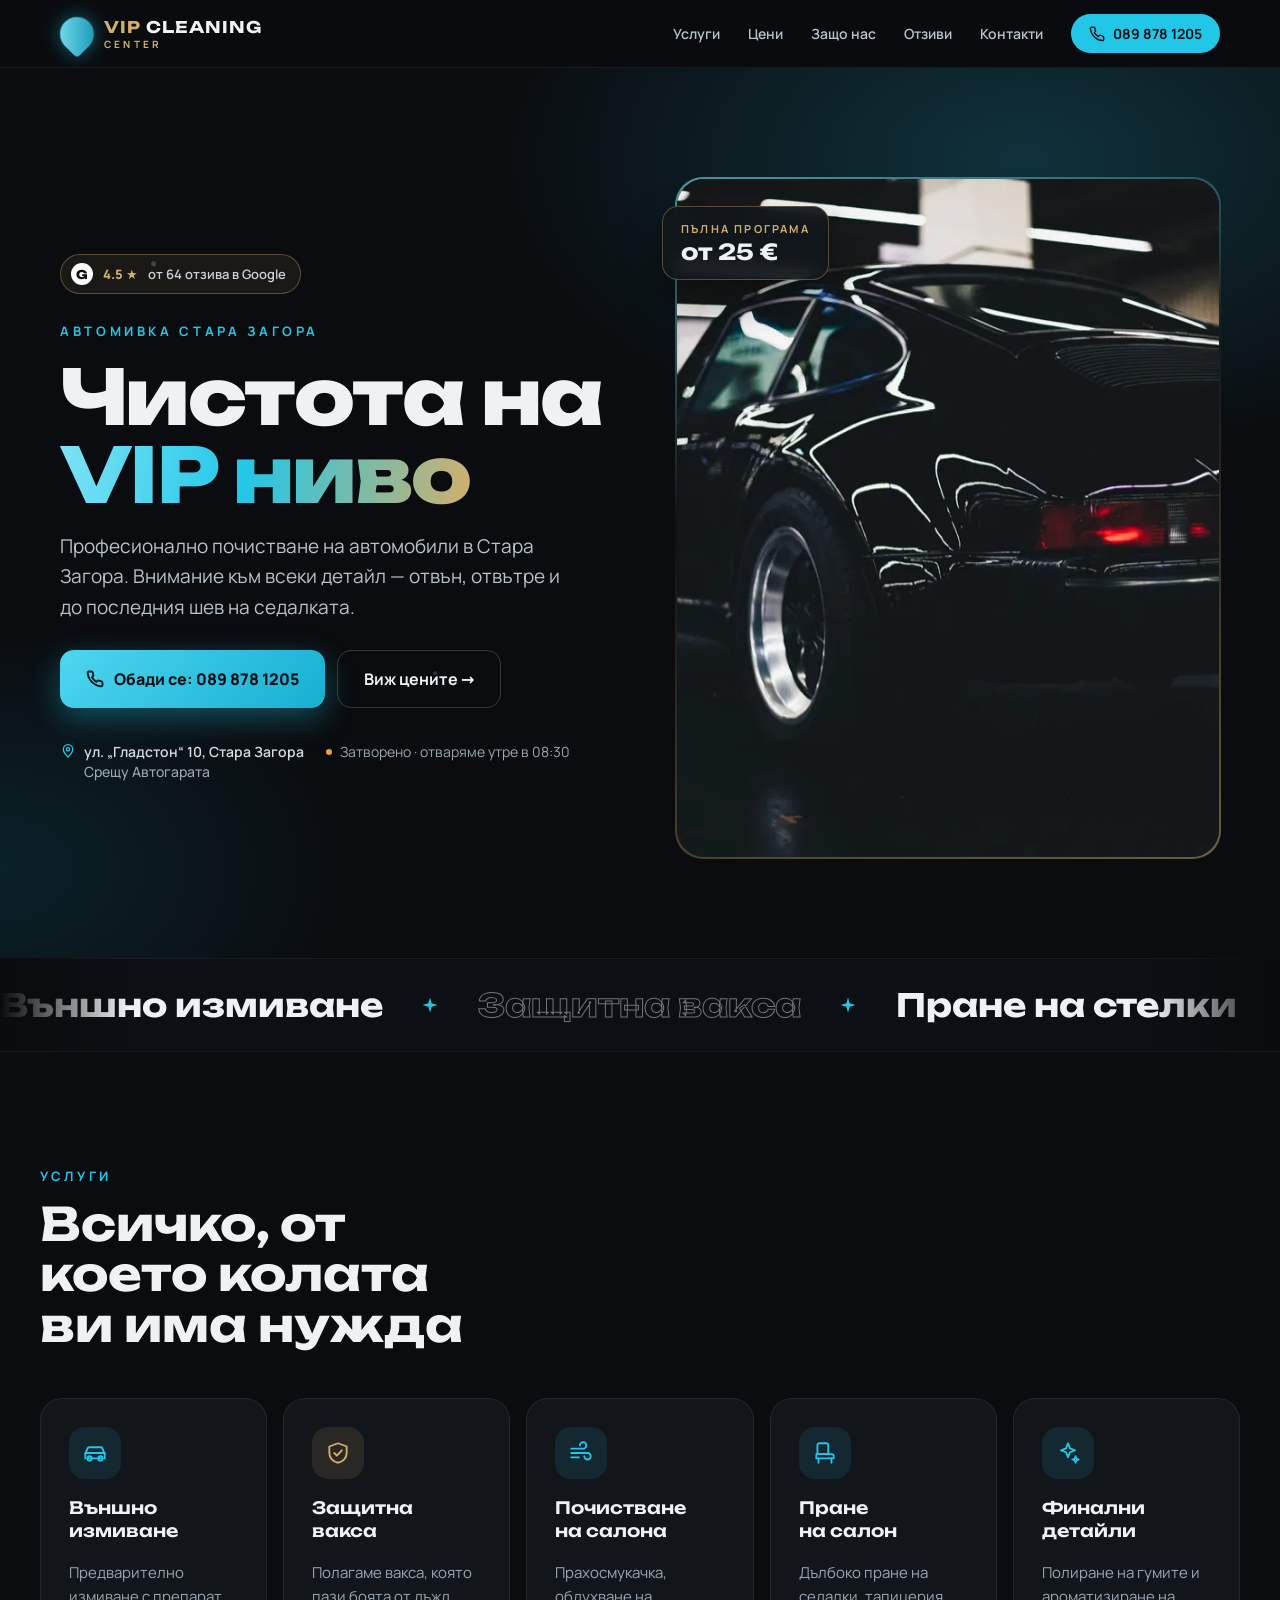
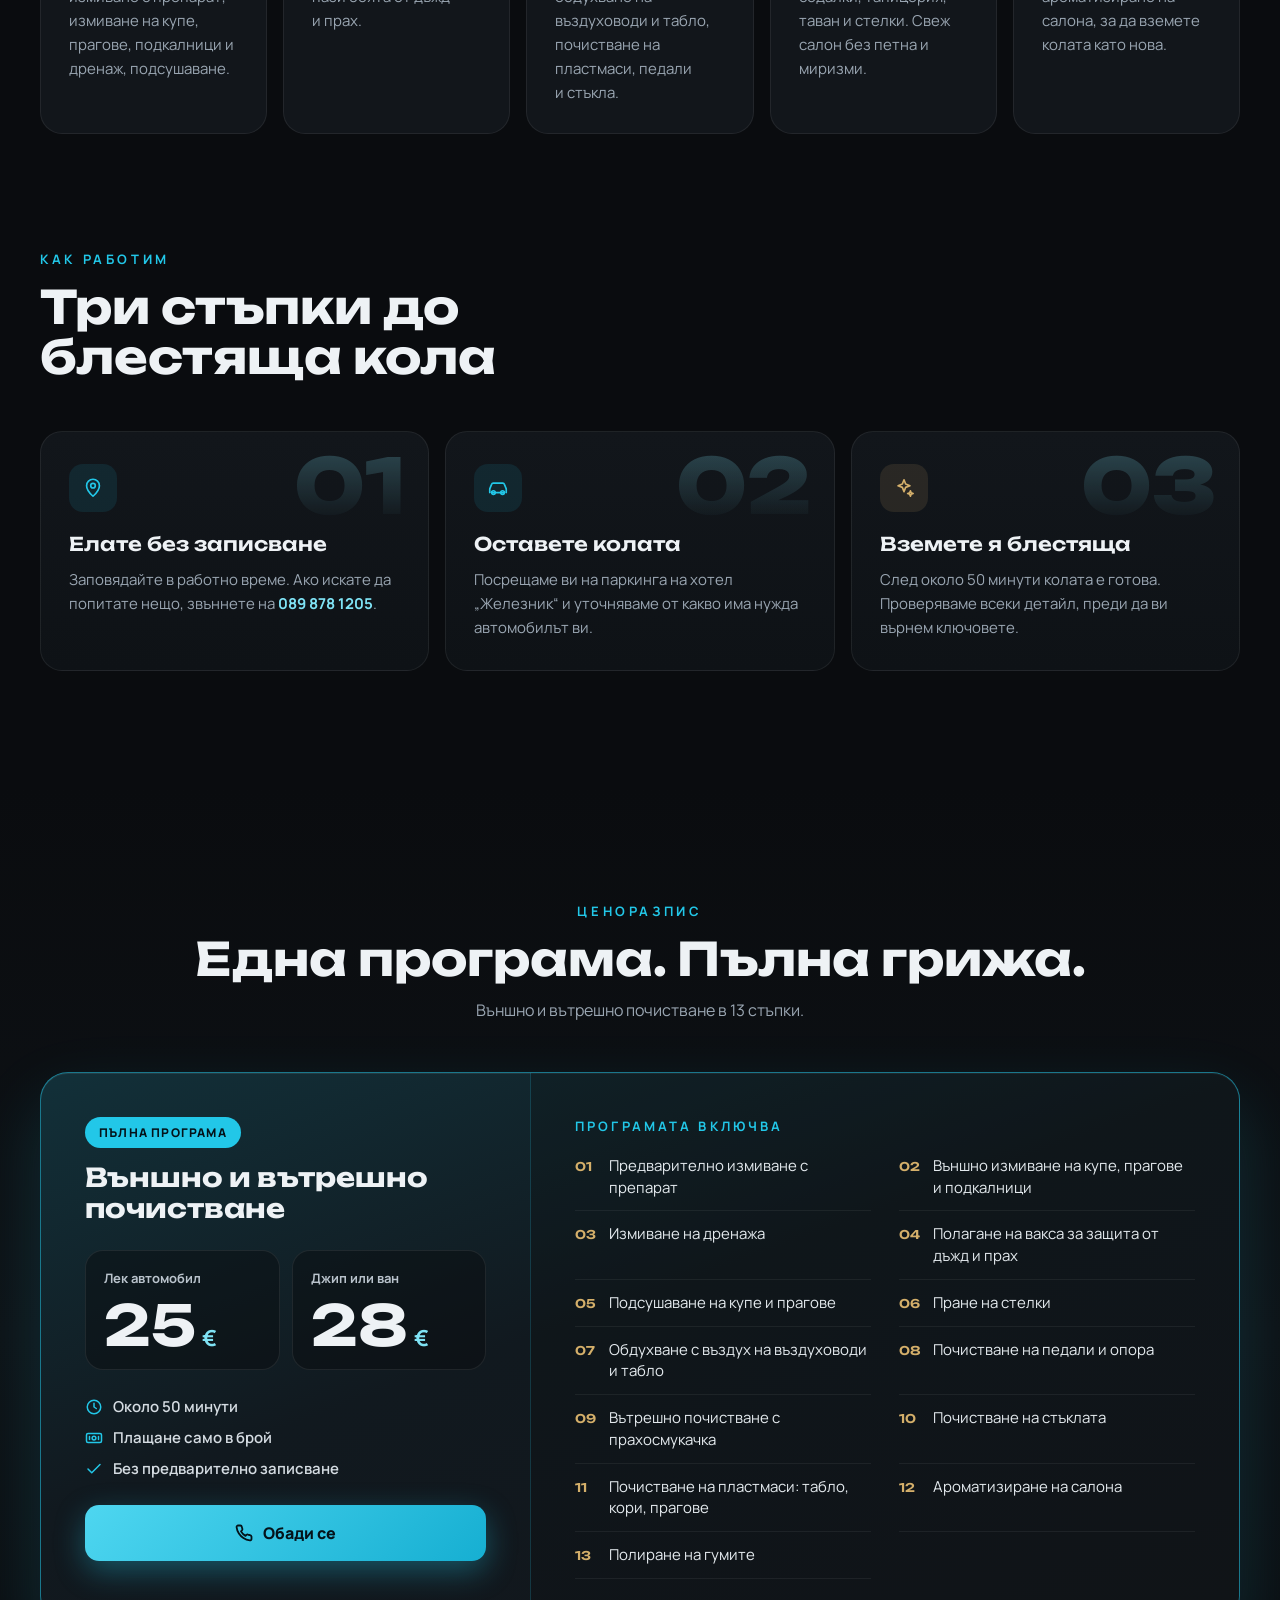
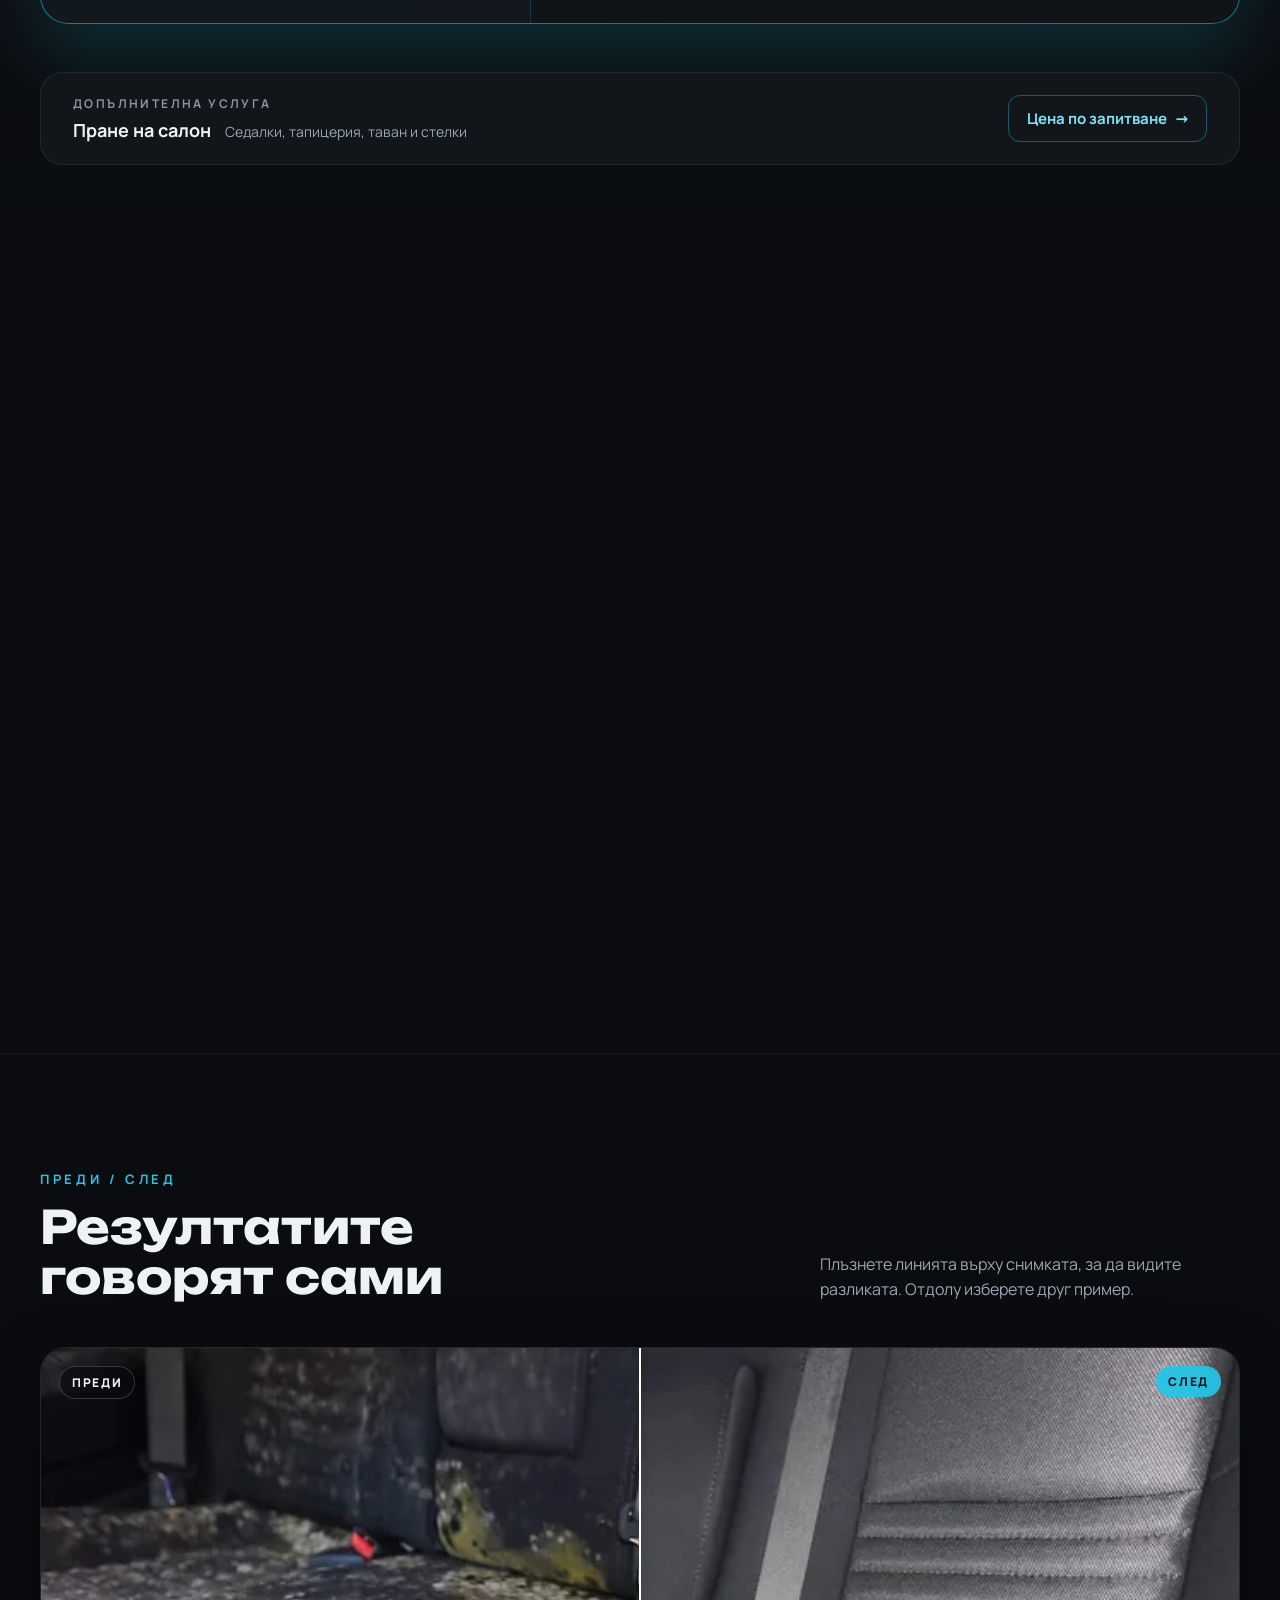
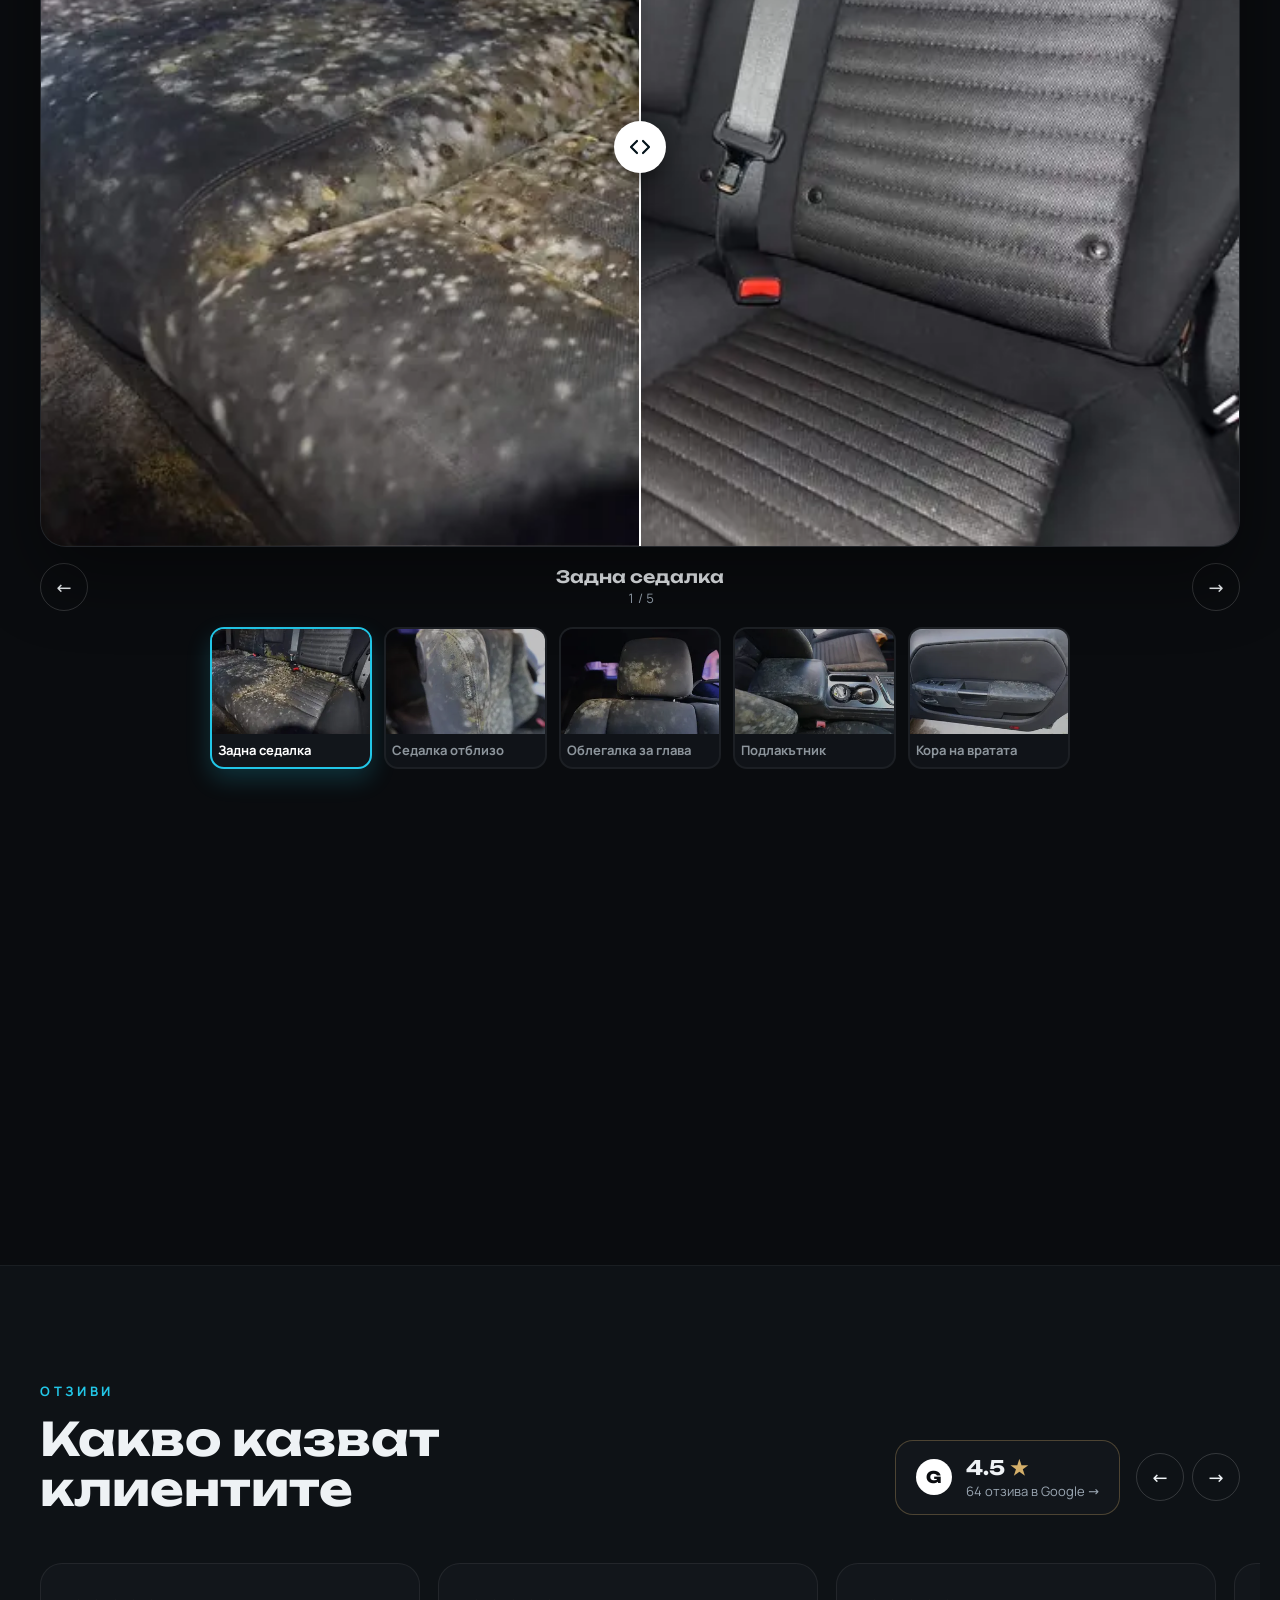
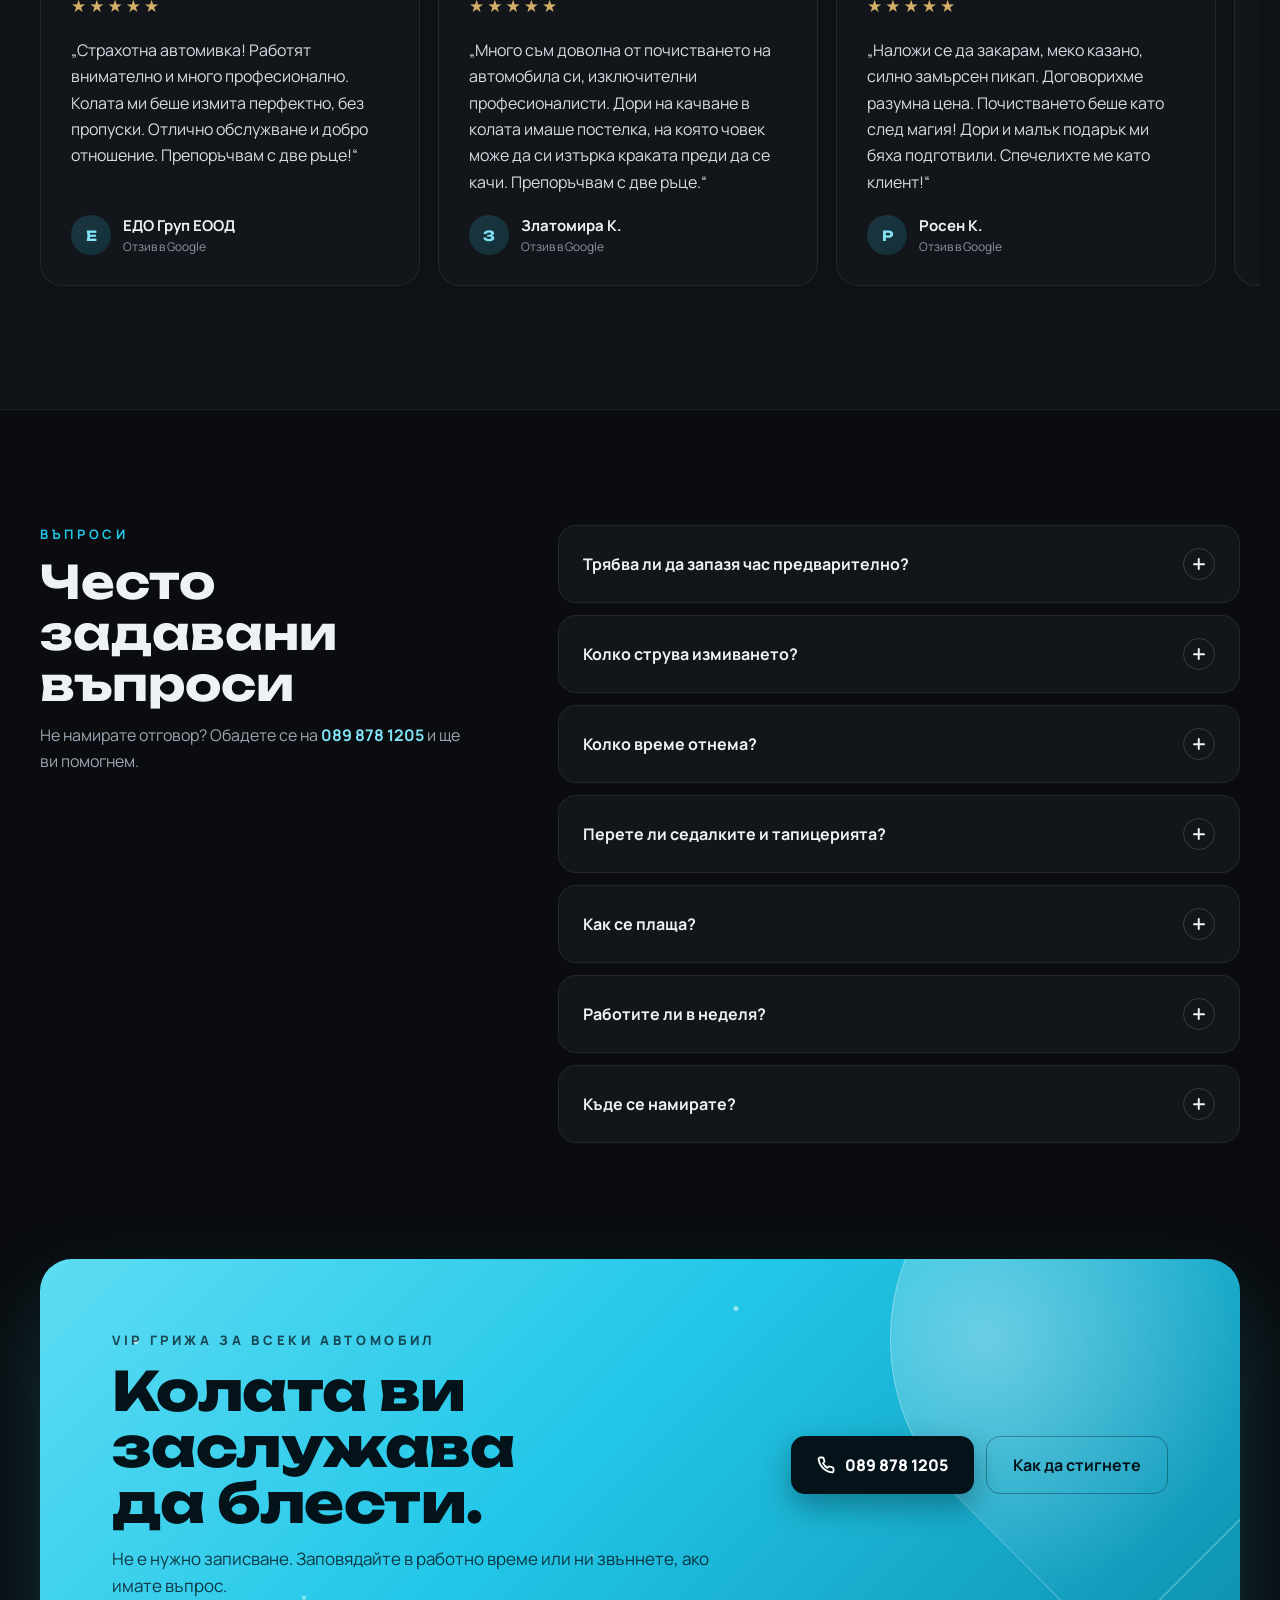
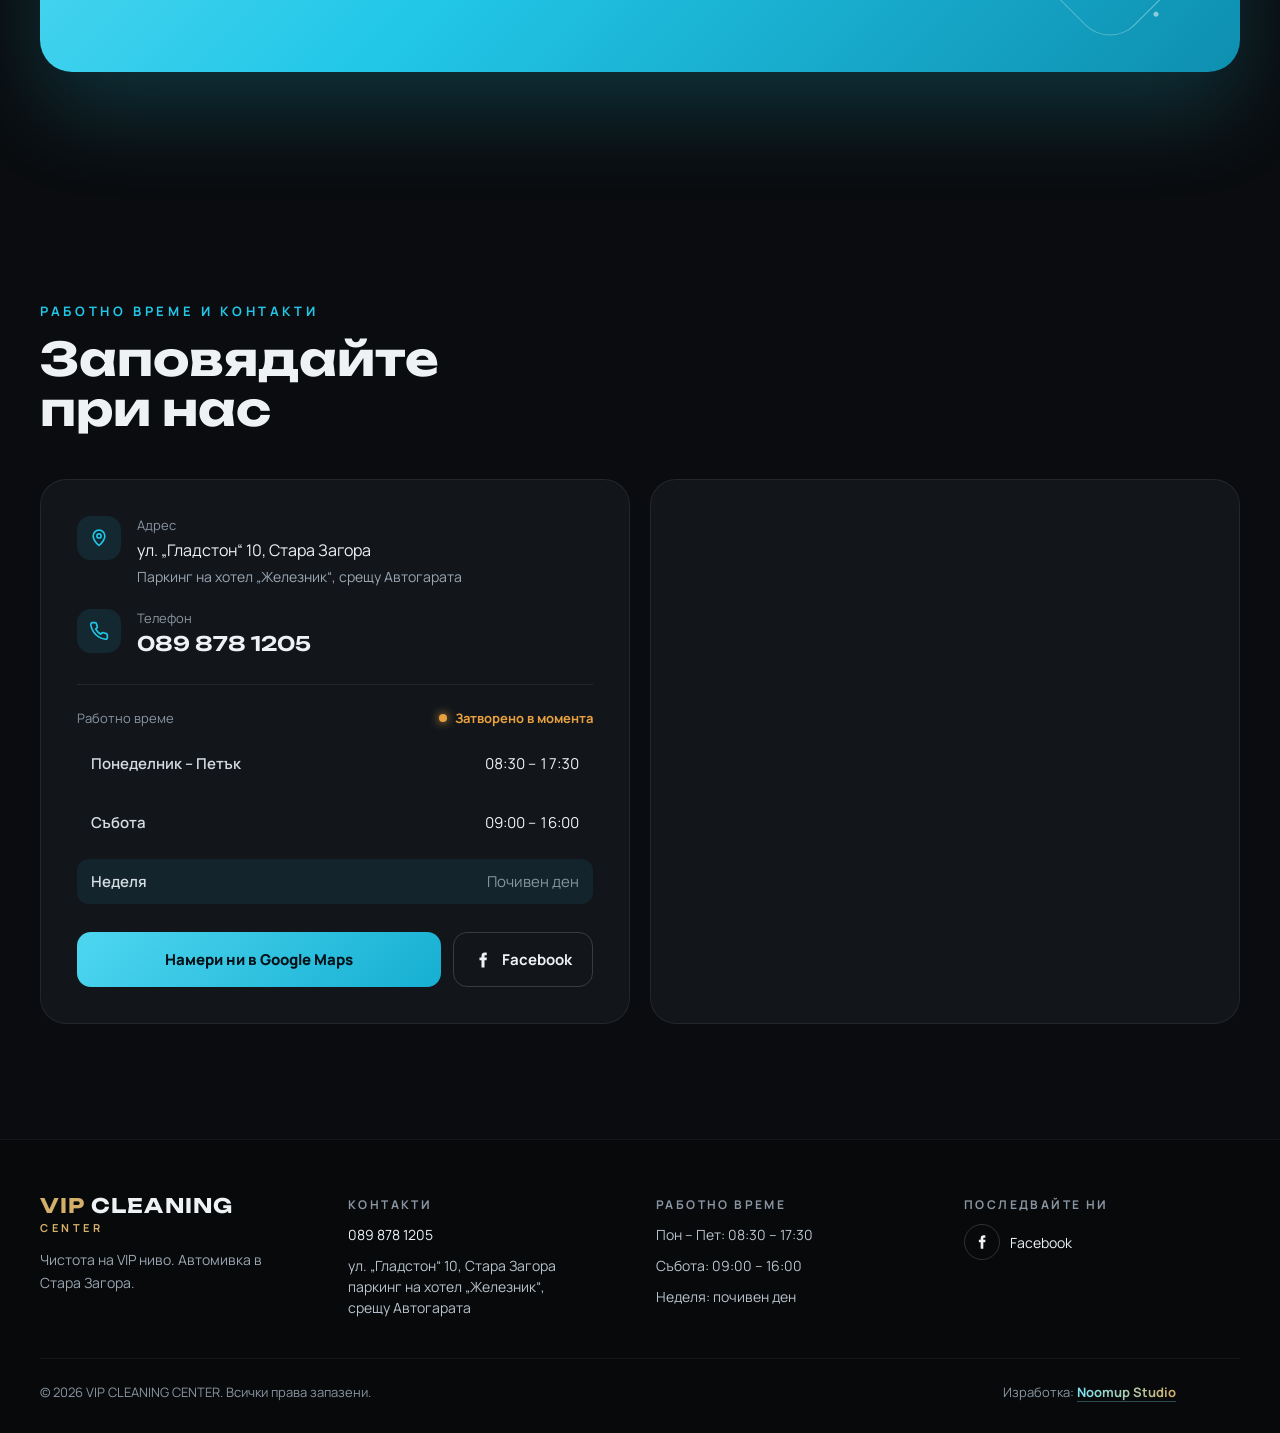
==== commit 6a9b5bb7: "Tidy the hero on phones and fix Bulgarian letterforms on iPhone - Safari ignores font-feature-settin" ====
--- a/index.html
+++ b/index.html
@@ -19,6 +19,7 @@
 <link rel="icon" href="favicon.svg" type="image/svg+xml">
 <link rel="preload" href="fonts/unbounded-cyrillic.woff2" as="font" type="font/woff2" crossorigin>
 <link rel="preload" href="fonts/manrope-cyrillic.woff2" as="font" type="font/woff2" crossorigin>
+<script>document.documentElement.classList.add('js');</script>
 <link rel="stylesheet" href="styles.css">
 <script type="application/ld+json">
 {
--- a/styles.css
+++ b/styles.css
@@ -83,7 +83,9 @@
   color: var(--text);
   font-family: var(--font-body);
   -webkit-font-smoothing: antialiased;
-  /* Дизайнът е с основните кирилски форми, не с българските (в, д, г, ш…). */
+  /* Дизайнът е с основните кирилски форми, не с българските (в, д, т, ш…).
+     Safari пренебрегва тази настройка, затова в самите шрифтове (fonts/*-cyrillic.woff2)
+     българските форми са изключени. Настройката остава за други шрифтове. */
   font-feature-settings: "locl" 0;
 }
 
@@ -1474,7 +1476,10 @@
     z-index: 60;
     padding: 12px 16px calc(12px + env(safe-area-inset-bottom));
     background: linear-gradient(180deg, rgba(10, 12, 15, 0), rgba(10, 12, 15, 0.95) 40%);
+    transition: transform .3s ease, opacity .3s ease;
   }
+  /* Показва се, след като бутонът "Обади се" в началото излезе от екрана. */
+  .js .sticky-call:not(.is-visible) { transform: translateY(110%); opacity: 0; pointer-events: none; }
   .sticky-call a {
     display: flex;
     align-items: center;
@@ -1500,6 +1505,10 @@
 }
 
 @media (max-width: 560px) {
+  .hero-actions { flex-direction: column; }
+  .hero-actions .btn { width: 100%; }
+  .photo-hero { aspect-ratio: 1 / 1; }
+
   .program-list { grid-template-columns: 1fr; }
 
   .ba { aspect-ratio: 4 / 3; border-radius: 20px; }
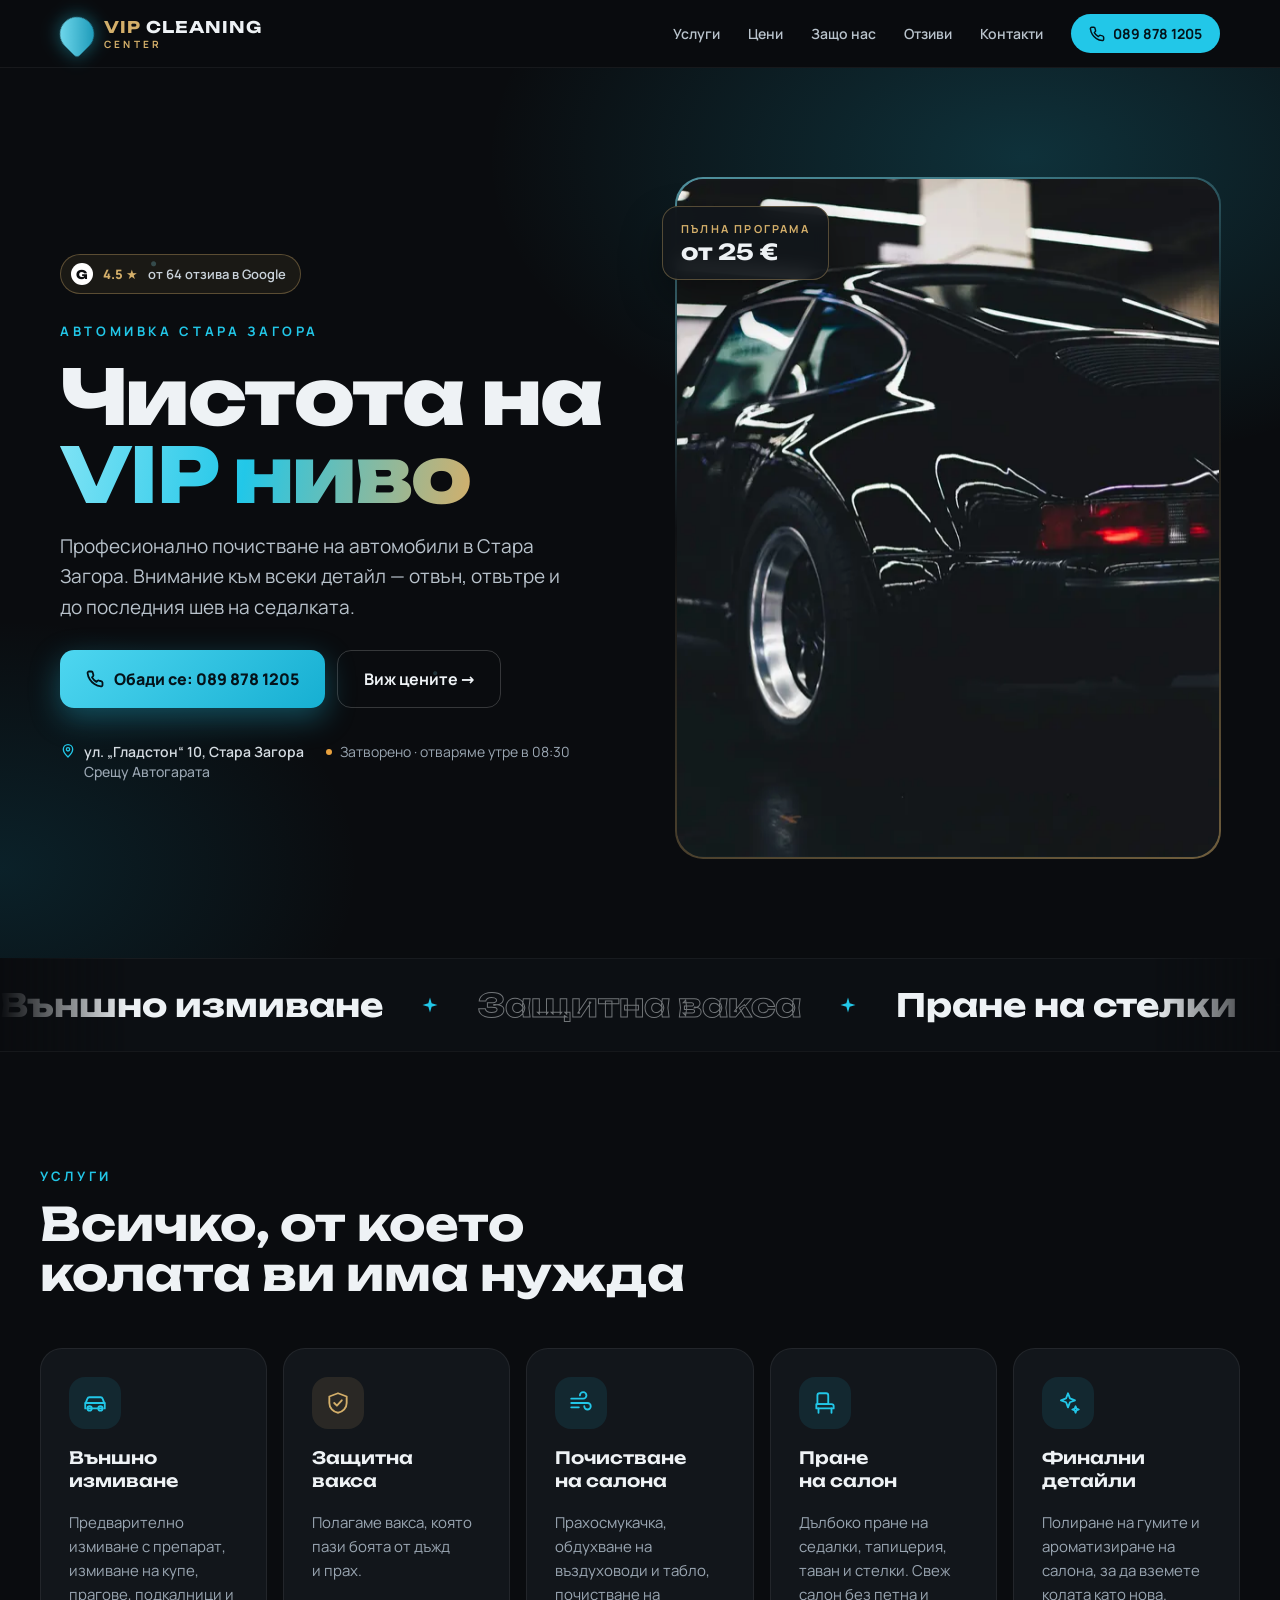
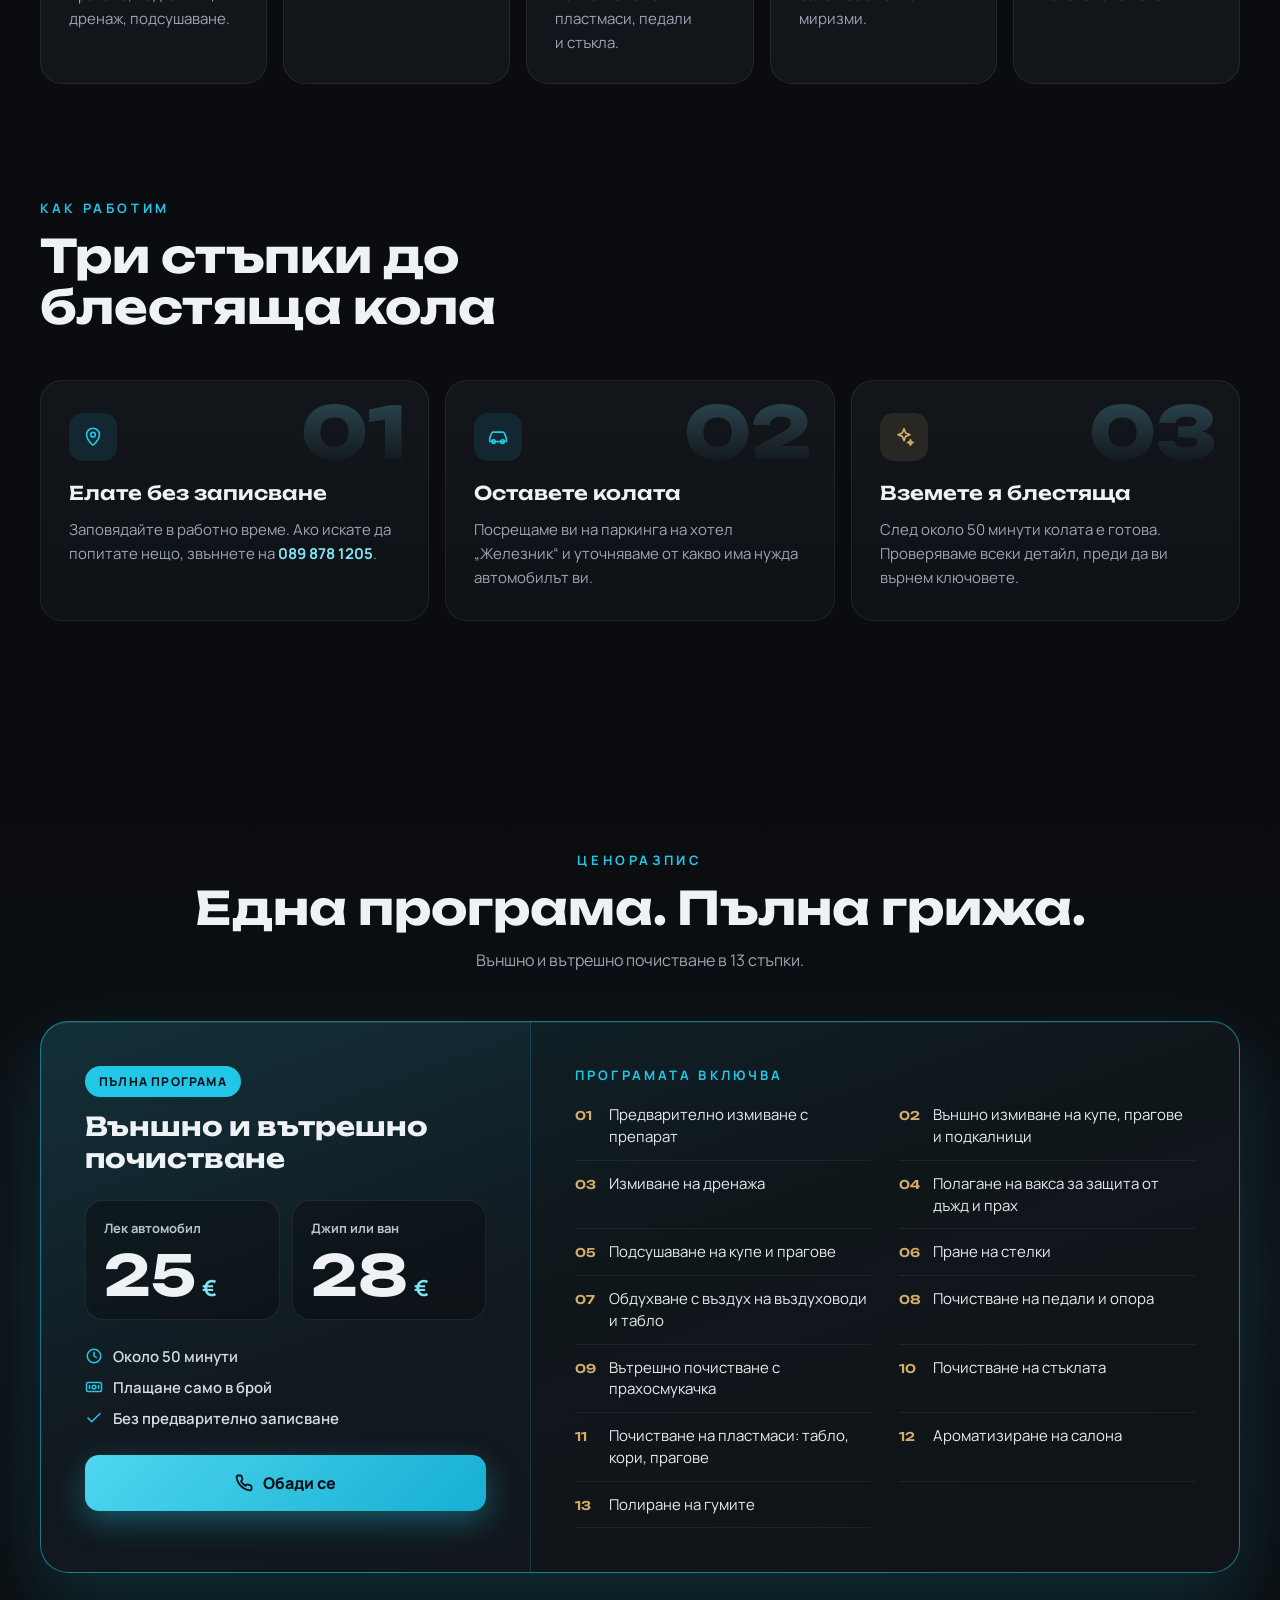
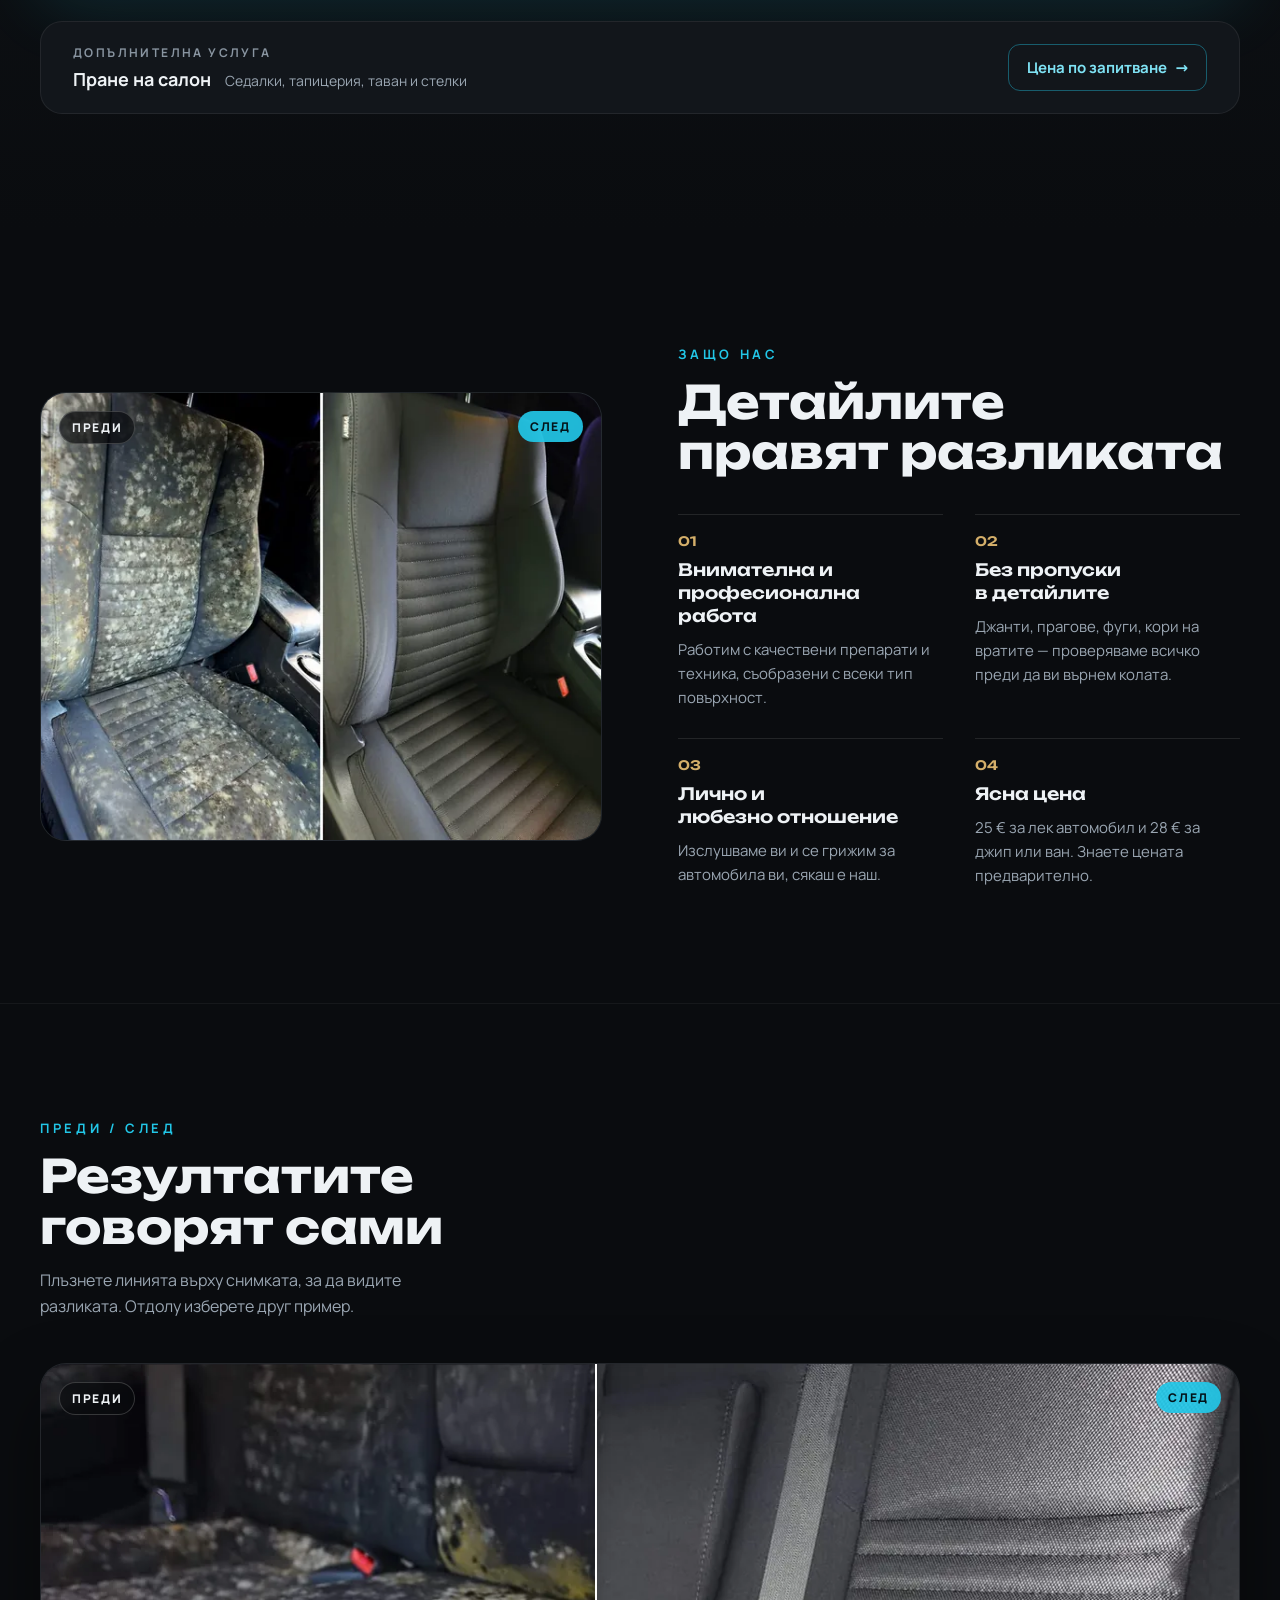
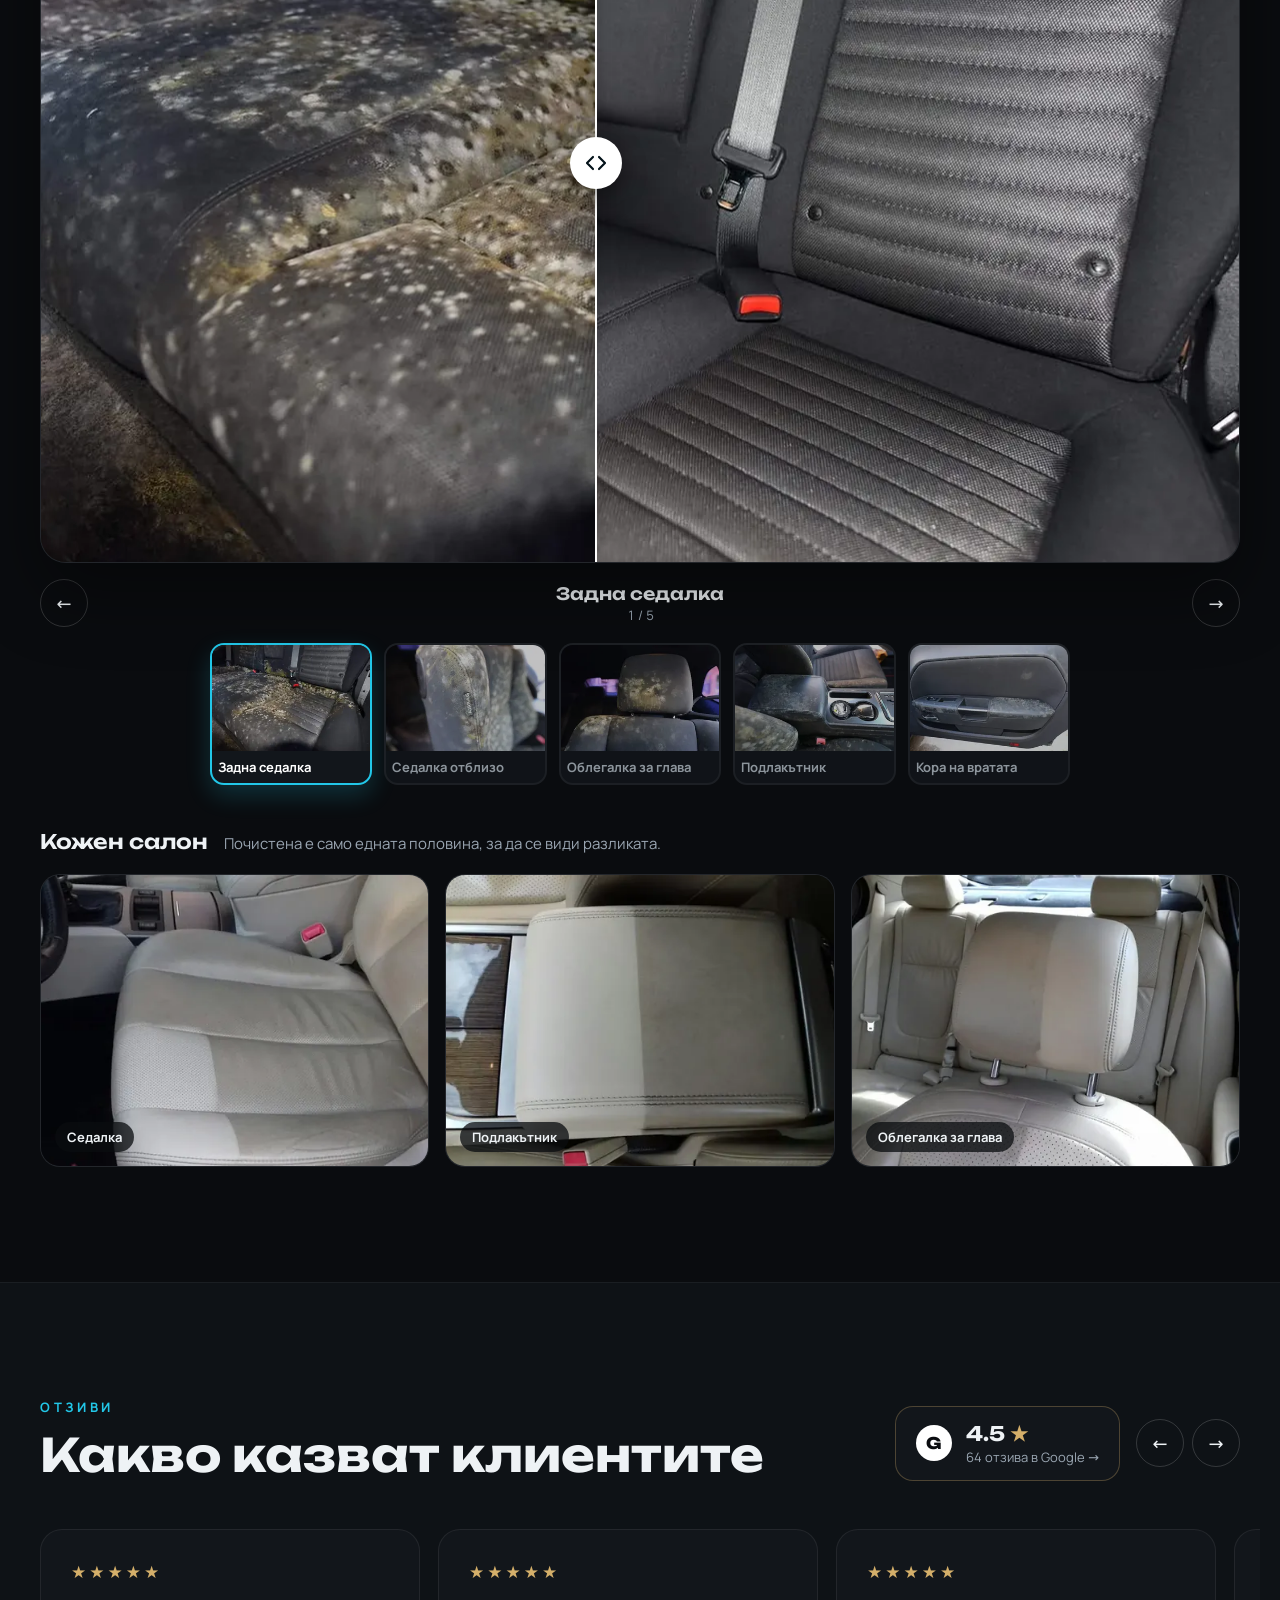
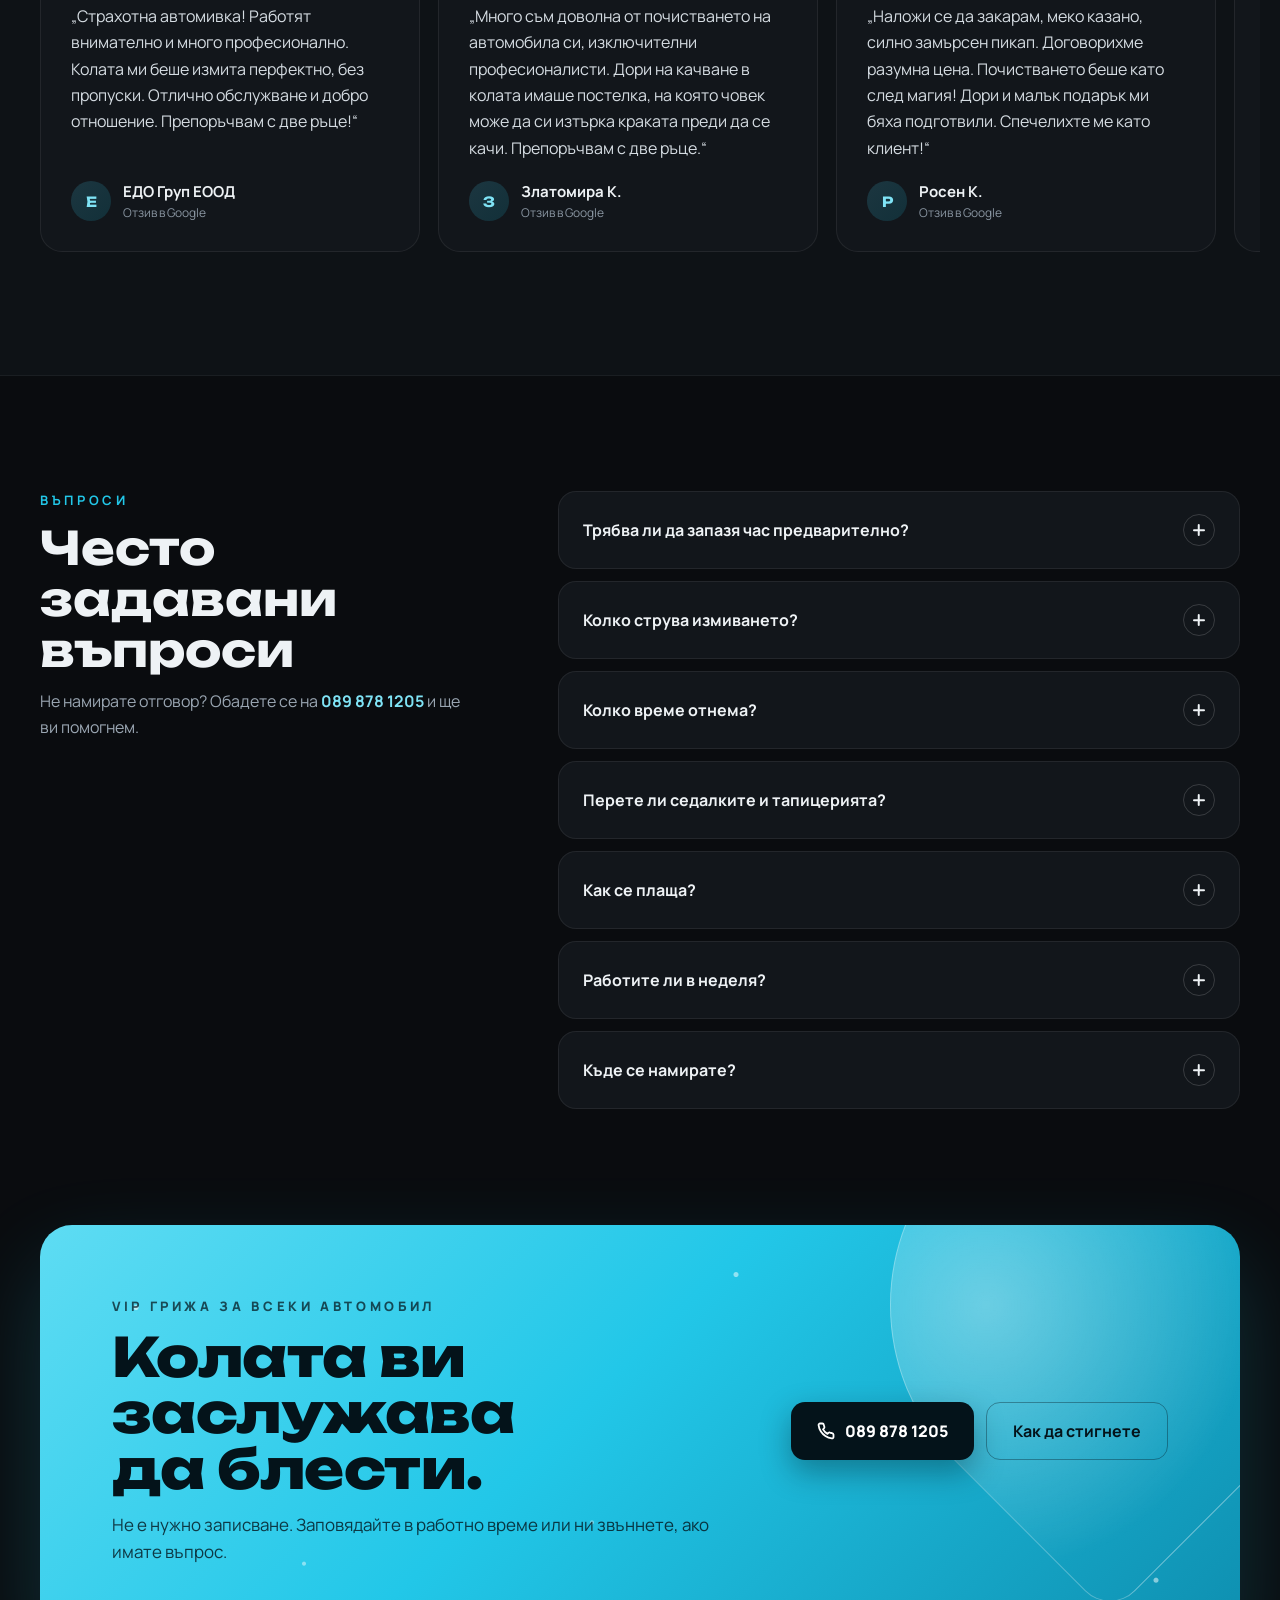
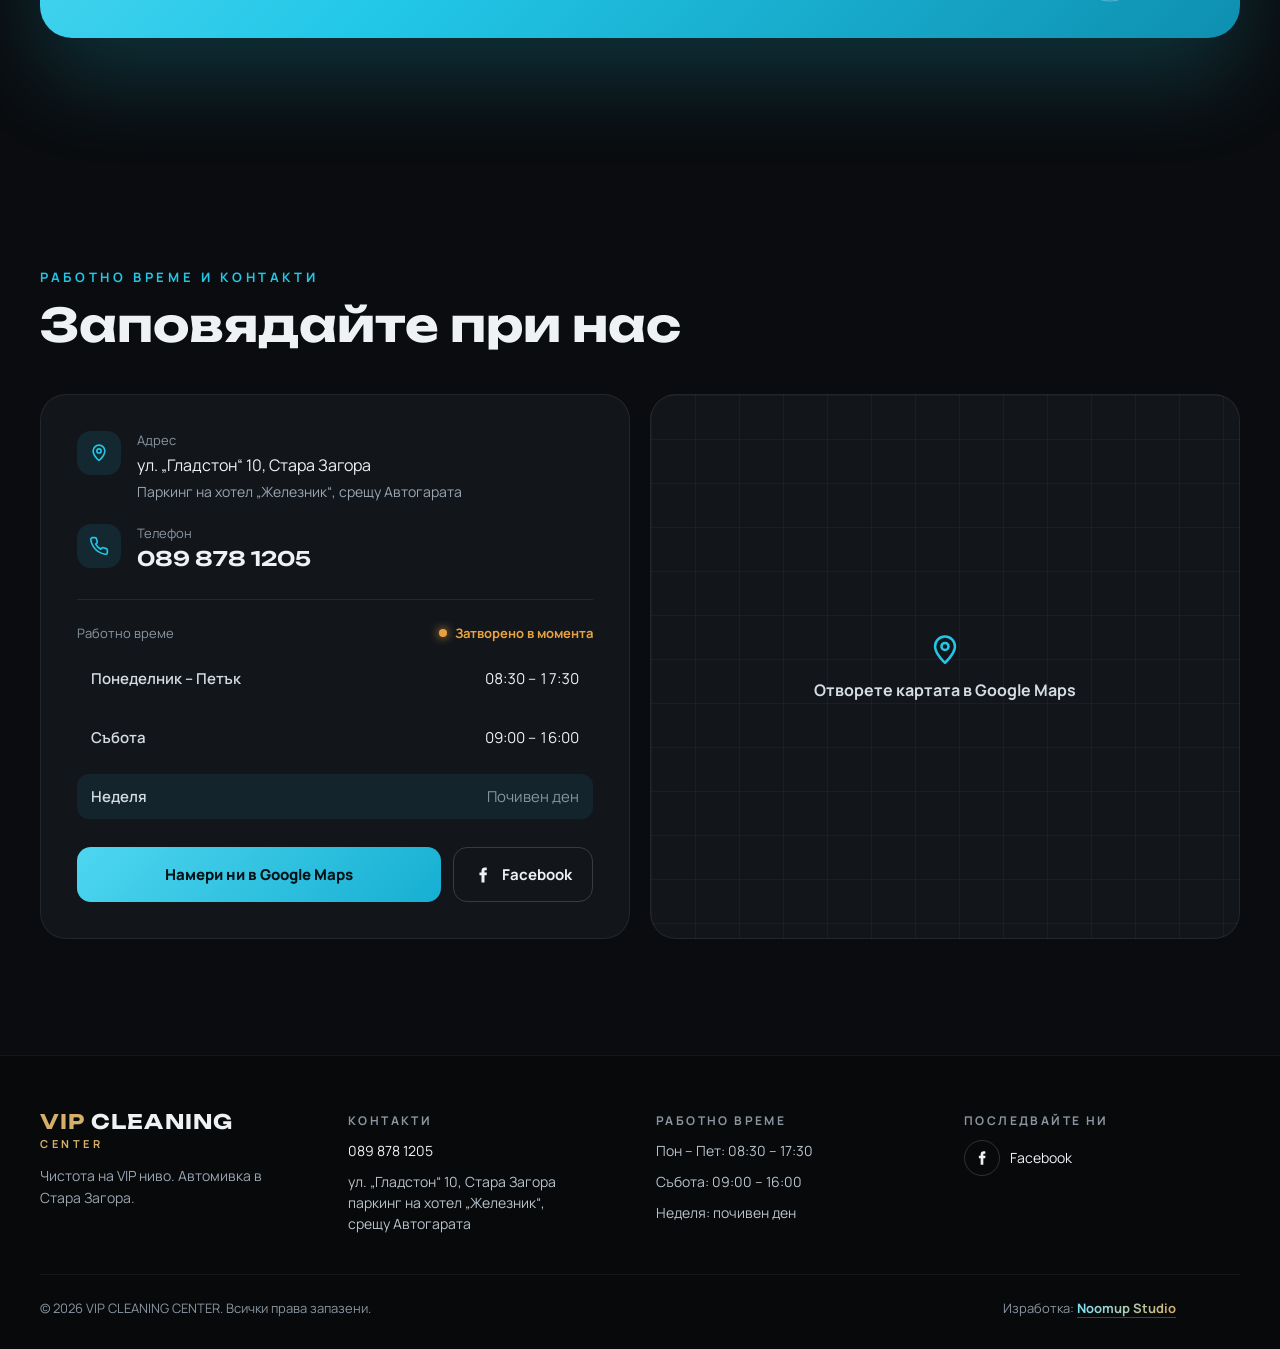
==== commit 36dd405c: "QA pass: tablet/laptop layout fixes, map fallback, icons, portable 404 - Tablet: hero photo 4:3 inst" ====
--- a/index.html
+++ b/index.html
@@ -17,6 +17,9 @@
 <meta property="og:image:width" content="1200">
 <meta property="og:image:height" content="630">
 <link rel="icon" href="favicon.svg" type="image/svg+xml">
+<link rel="icon" href="favicon-32.png" type="image/png" sizes="32x32">
+<link rel="apple-touch-icon" href="apple-touch-icon.png">
+<link rel="manifest" href="site.webmanifest">
 <link rel="preload" href="fonts/unbounded-cyrillic.woff2" as="font" type="font/woff2" crossorigin>
 <link rel="preload" href="fonts/manrope-cyrillic.woff2" as="font" type="font/woff2" crossorigin>
 <script>document.documentElement.classList.add('js');</script>
@@ -614,6 +617,10 @@
         </div>
       </div>
       <div class="map-card" data-reveal>
+        <a class="map-fallback" href="https://www.google.com/maps/search/?api=1&amp;query=VIP+CLEANING+CENTER+ул.+Гладстон+10+Стара+Загора" target="_blank" rel="noopener">
+          <svg width="34" height="34" viewBox="0 0 24 24" fill="none" stroke="currentColor" stroke-width="1.8" stroke-linecap="round" stroke-linejoin="round" aria-hidden="true"><path d="M12 21s-7-6.2-7-11.5A7 7 0 0 1 19 9.5C19 14.8 12 21 12 21z"/><circle cx="12" cy="9.5" r="2.5"/></svg>
+          Отворете картата в Google Maps
+        </a>
         <iframe title="Карта — VIP CLEANING CENTER" src="https://www.google.com/maps?q=%D1%83%D0%BB.+%D0%93%D0%BB%D0%B0%D0%B4%D1%81%D1%82%D0%BE%D0%BD+10%2C+%D0%A1%D1%82%D0%B0%D1%80%D0%B0+%D0%97%D0%B0%D0%B3%D0%BE%D1%80%D0%B0&amp;output=embed" loading="lazy" referrerpolicy="no-referrer-when-downgrade"></iframe>
       </div>
     </div>
--- a/styles.css
+++ b/styles.css
@@ -145,7 +145,7 @@
   font-weight: 700;
 }
 
-.section-head { display: flex; flex-direction: column; gap: 14px; max-width: 640px; }
+.section-head { display: flex; flex-direction: column; gap: 14px; max-width: 780px; }
 .section-head-center { align-items: center; text-align: center; max-width: none; }
 .section-head h2 { font-size: clamp(28px, 4vw, 46px); line-height: 1.1; font-weight: 700; }
 
@@ -257,7 +257,7 @@
 .logo-sub-lg { font-size: 11px; margin-top: 6px; }
 
 .nav-desktop { display: flex; align-items: center; gap: 28px; }
-.nav-desktop > a:not(.btn-pill) { color: var(--text-3); font-size: 14px; font-weight: 600; }
+.nav-desktop > a:not(.btn-pill) { padding: 9px 0; color: var(--text-3); font-size: 14px; font-weight: 600; }
 .nav-desktop > a:not(.btn-pill):hover { color: #FFFFFF; }
 
 .menu-toggle {
@@ -842,7 +842,7 @@
 .half-head p { font-size: 15px; color: var(--muted); }
 .half-grid {
   display: grid;
-  grid-template-columns: repeat(auto-fit, minmax(min(100%, 260px), 1fr));
+  grid-template-columns: repeat(auto-fit, minmax(min(100%, 200px), 1fr));
   gap: 16px;
 }
 .half-card {
@@ -993,7 +993,7 @@
   font-size: 15px;
 }
 .hours-day { color: var(--text-2); font-weight: 600; }
-.hours-time { color: var(--text); font-variant-numeric: tabular-nums; }
+.hours-time { color: var(--text); font-variant-numeric: tabular-nums; white-space: nowrap; }
 .hours-row-closed .hours-time { color: var(--muted-2); }
 .hours-row.is-today { background: rgba(34, 199, 232, 0.08); }
 .hours-row.is-today:not(.hours-row-closed) .hours-time { color: var(--cyan-light); }
@@ -1006,8 +1006,26 @@
   border-radius: 26px;
   overflow: hidden;
   border: 1px solid var(--line);
-  background: var(--surface);
-}
+  background:
+    linear-gradient(rgba(255, 255, 255, 0.035) 1px, transparent 1px) 0 0 / 44px 44px,
+    linear-gradient(90deg, rgba(255, 255, 255, 0.035) 1px, transparent 1px) 0 0 / 44px 44px,
+    var(--surface);
+}
+.map-fallback {
+  position: absolute;
+  inset: 0;
+  display: flex;
+  flex-direction: column;
+  align-items: center;
+  justify-content: center;
+  gap: 12px;
+  padding: 24px;
+  text-align: center;
+  color: var(--text-2);
+  font-weight: 700;
+}
+.map-fallback svg { color: var(--cyan); }
+.map-fallback:hover { color: #FFFFFF; }
 .map-card iframe {
   position: absolute;
   inset: 0;
@@ -1087,7 +1105,7 @@
   content: "";
   position: absolute;
   left: 50%;
-  bottom: -9px;
+  bottom: 0;
   width: 4px;
   height: 4px;
   border-radius: 50%;
@@ -1202,7 +1220,7 @@
   margin: 0;
   padding: 0;
   display: grid;
-  grid-template-columns: repeat(auto-fit, minmax(min(100%, 280px), 1fr));
+  grid-template-columns: repeat(auto-fit, minmax(min(100%, 210px), 1fr));
   gap: 16px;
 }
 
@@ -1222,7 +1240,7 @@
   top: 16px;
   right: 22px;
   font-family: var(--font-display);
-  font-size: 76px;
+  font-size: clamp(52px, 5.6vw, 76px);
   font-weight: 800;
   line-height: 1;
   background: linear-gradient(180deg, rgba(127, 227, 245, 0.24), rgba(127, 227, 245, 0));
@@ -1504,6 +1522,14 @@
   .faq-head { position: sticky; top: 110px; }
 }
 
+@media (min-width: 900px) and (max-width: 1240px) {
+  .hero h1 { font-size: 5.2vw; }
+}
+
+@media (min-width: 561px) and (max-width: 979px) {
+  .photo-hero { aspect-ratio: 4 / 3; }
+}
+
 @media (max-width: 560px) {
   .hero-actions { flex-direction: column; }
   .hero-actions .btn { width: 100%; }
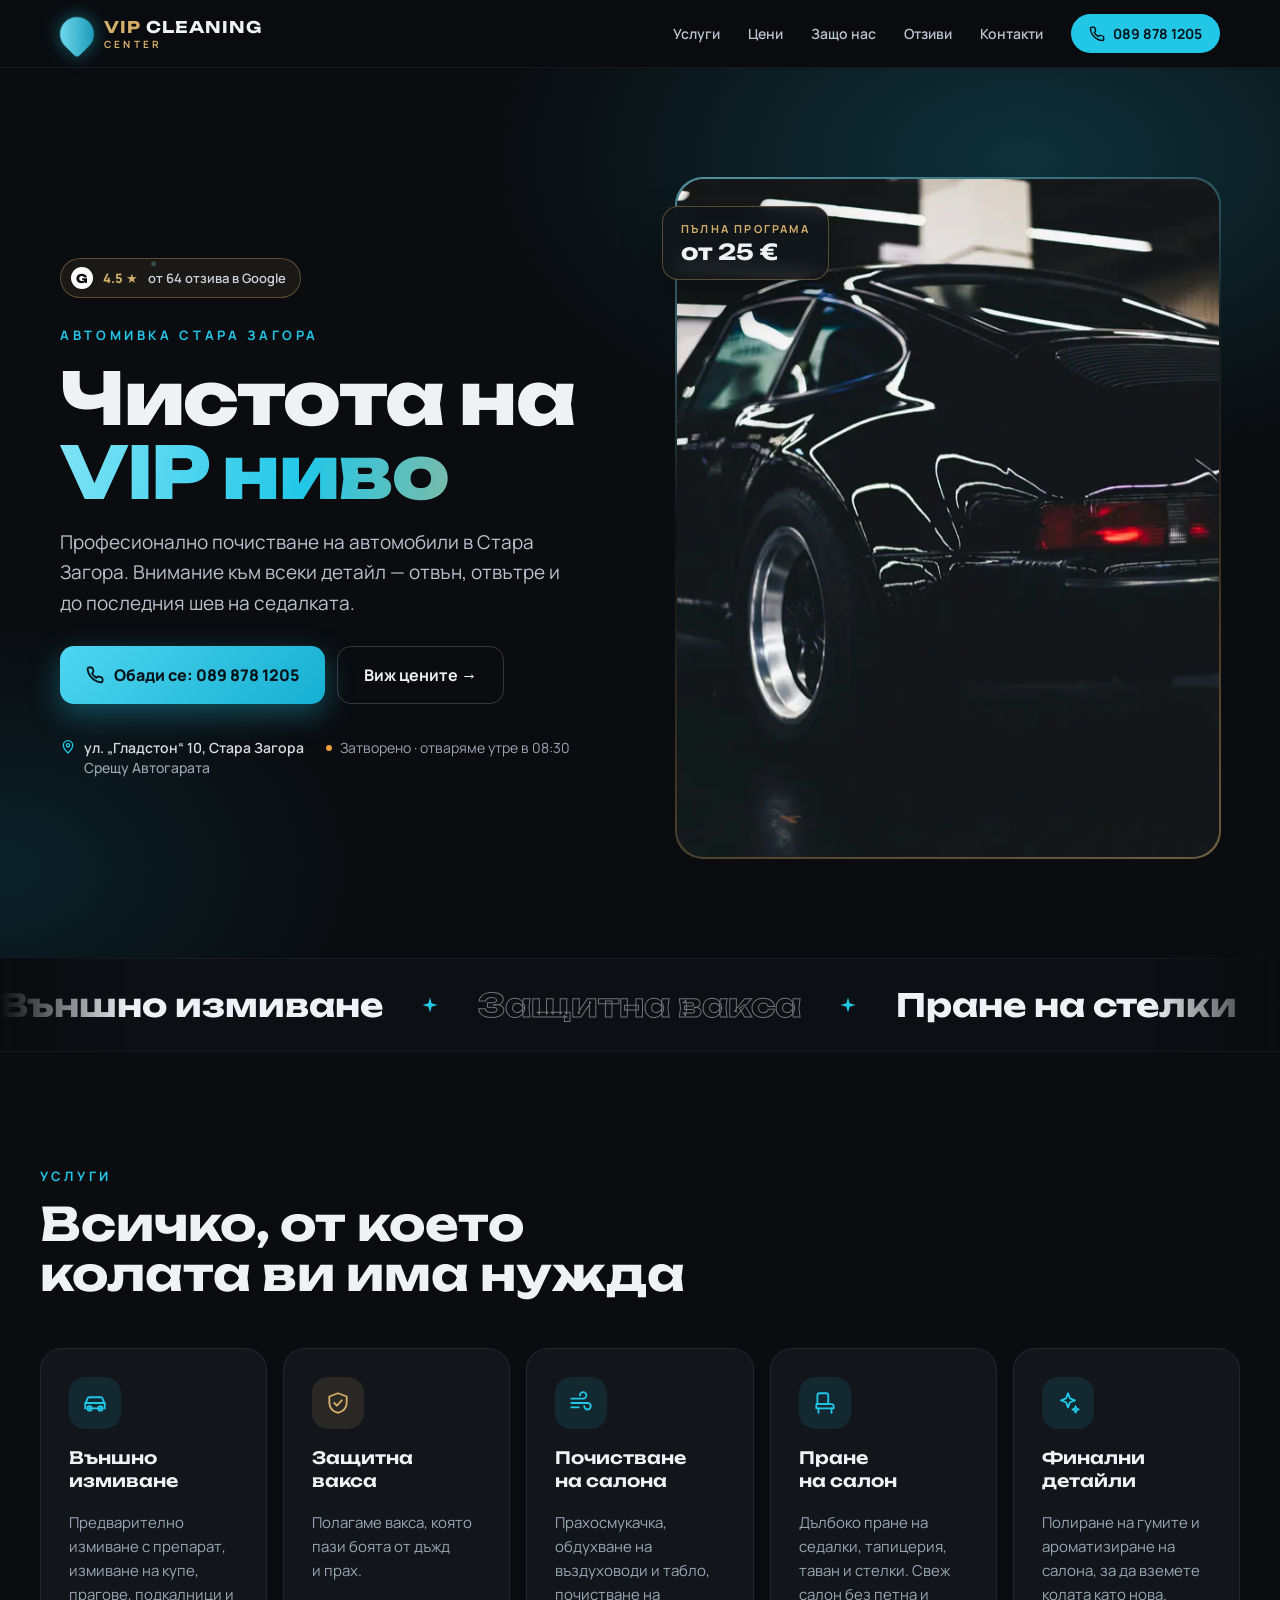
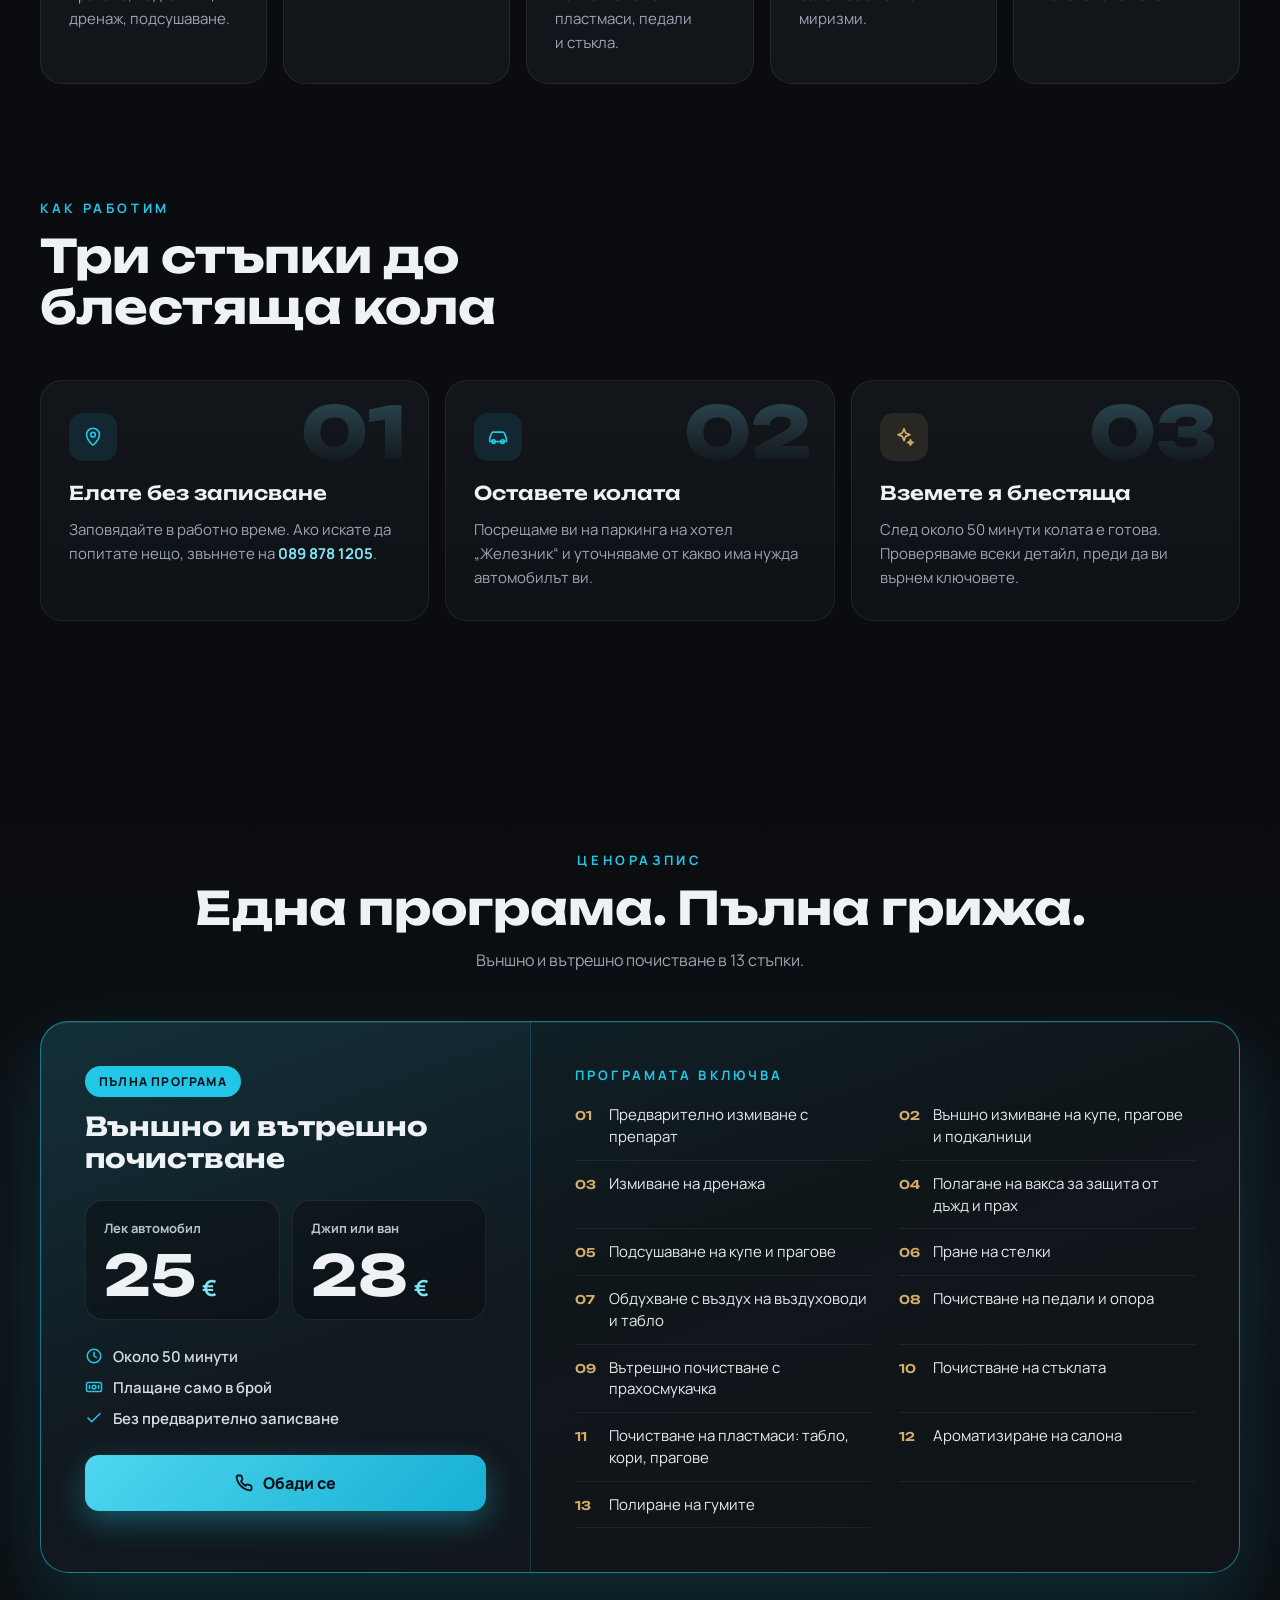
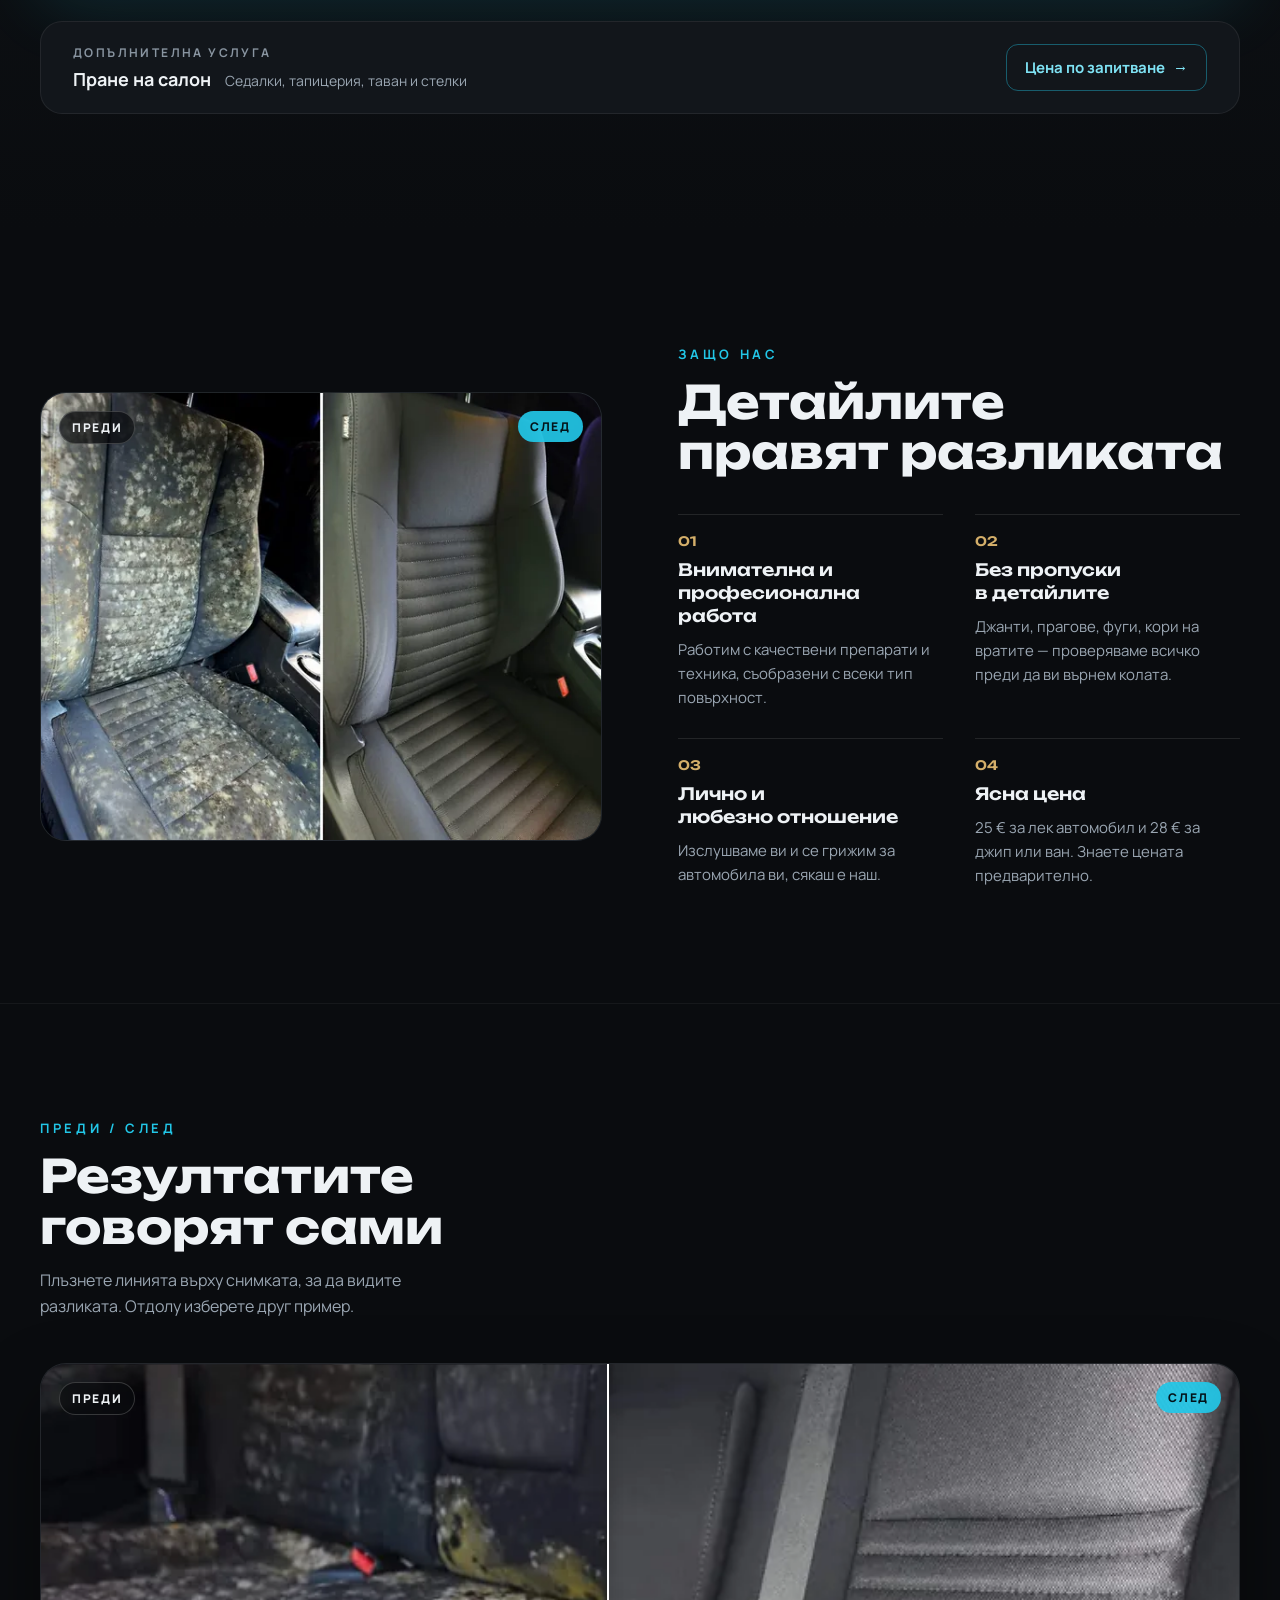
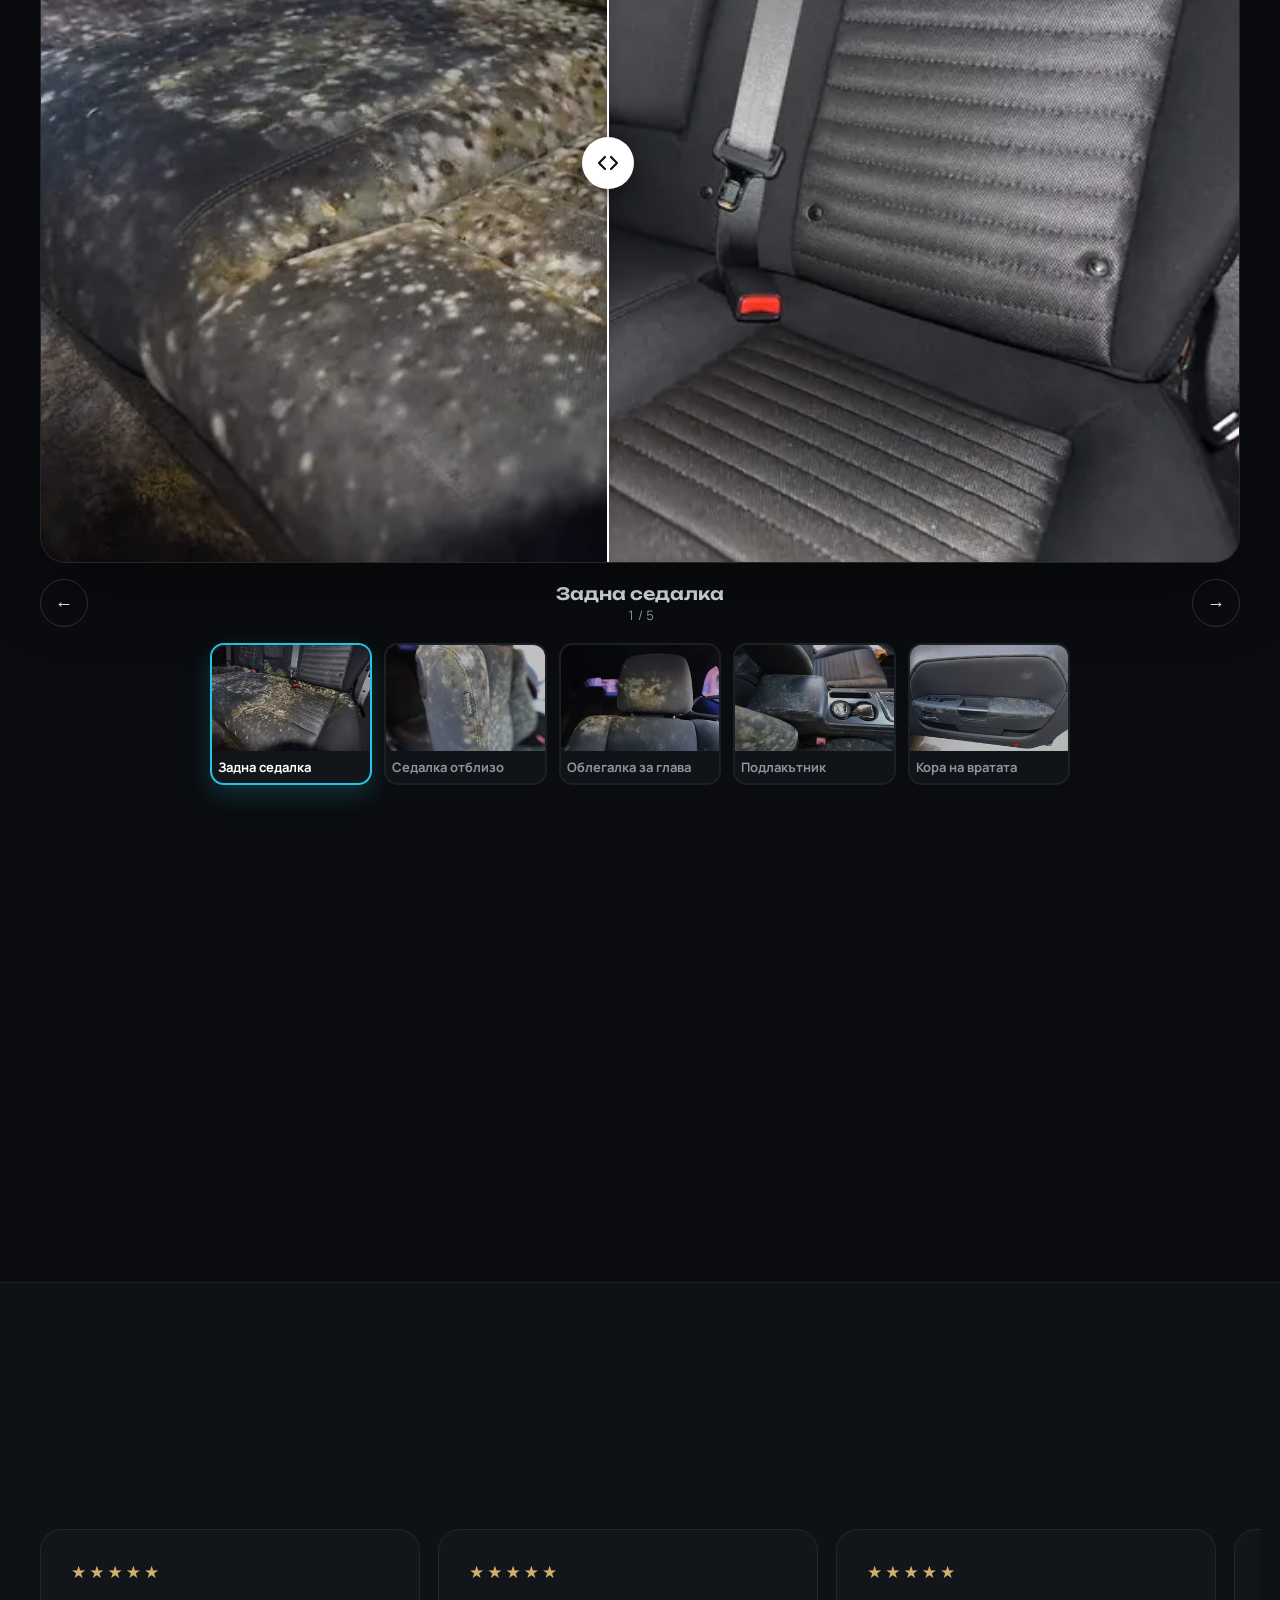
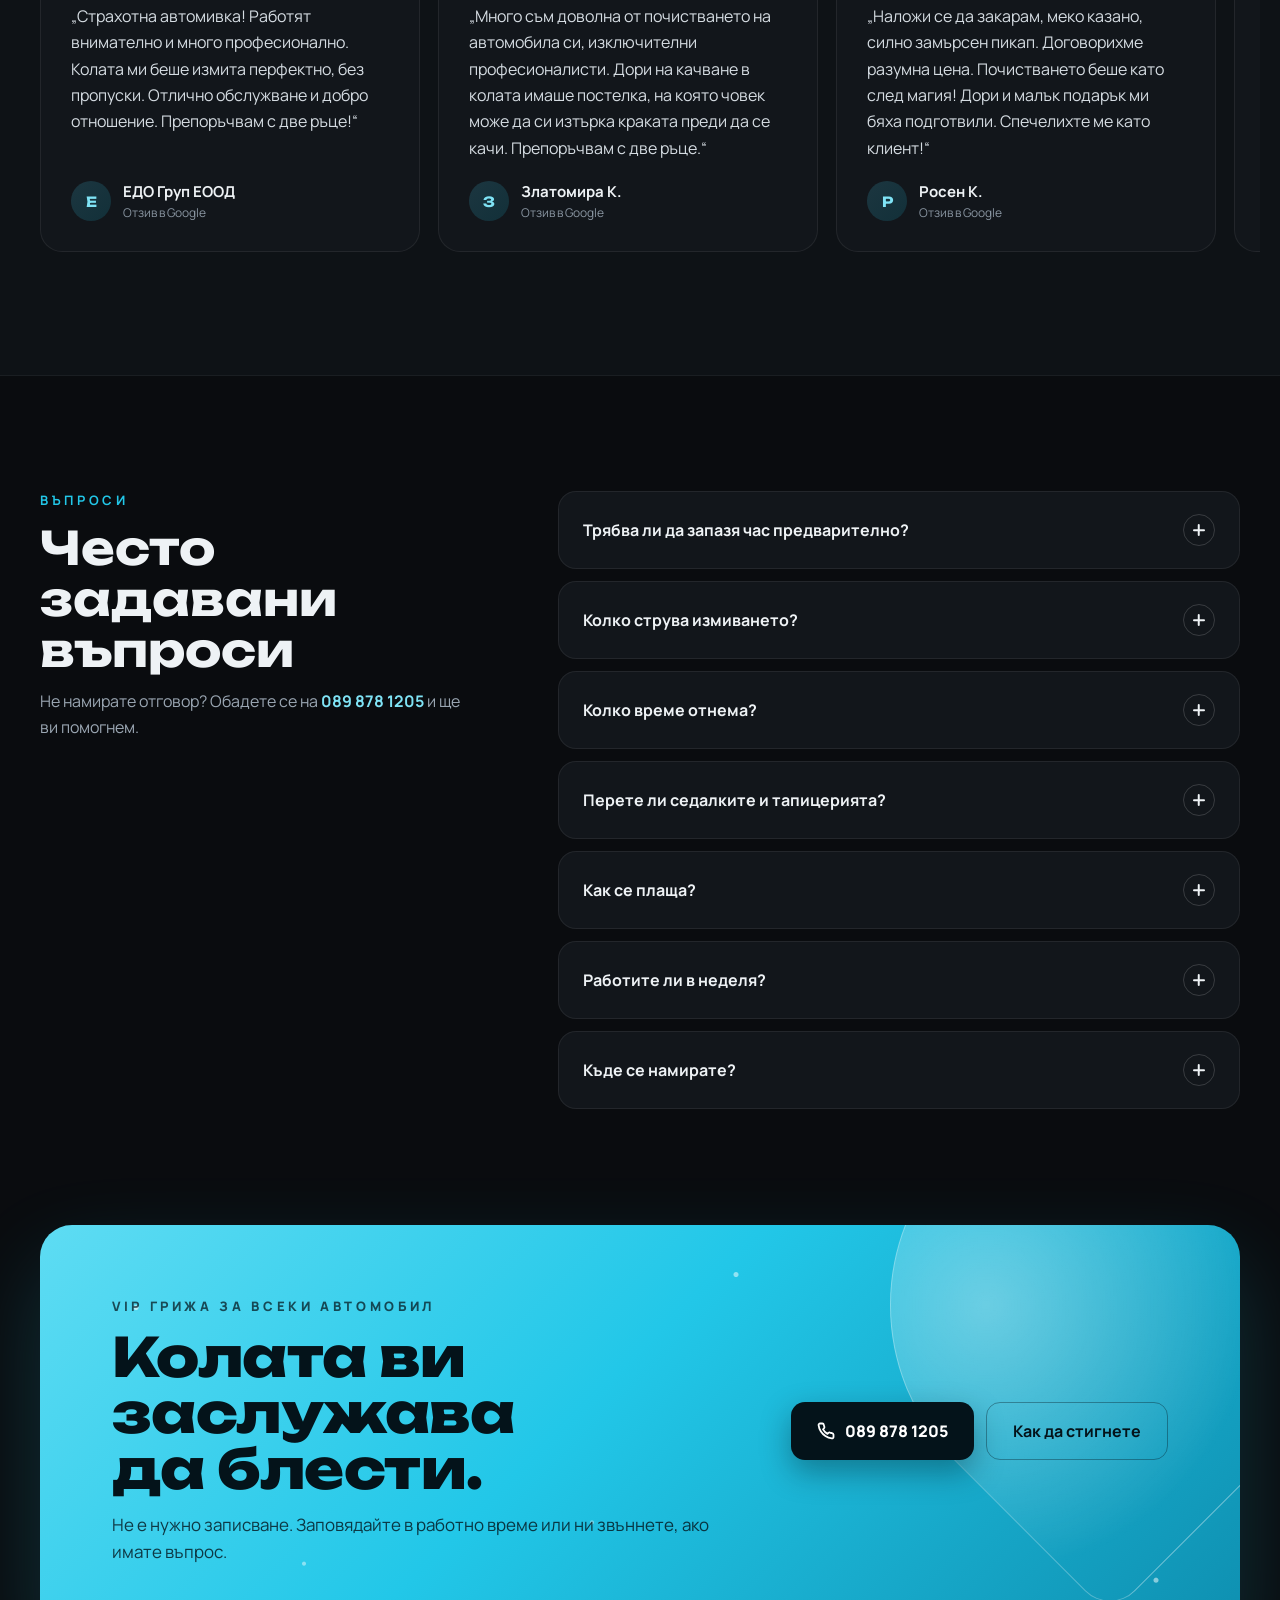
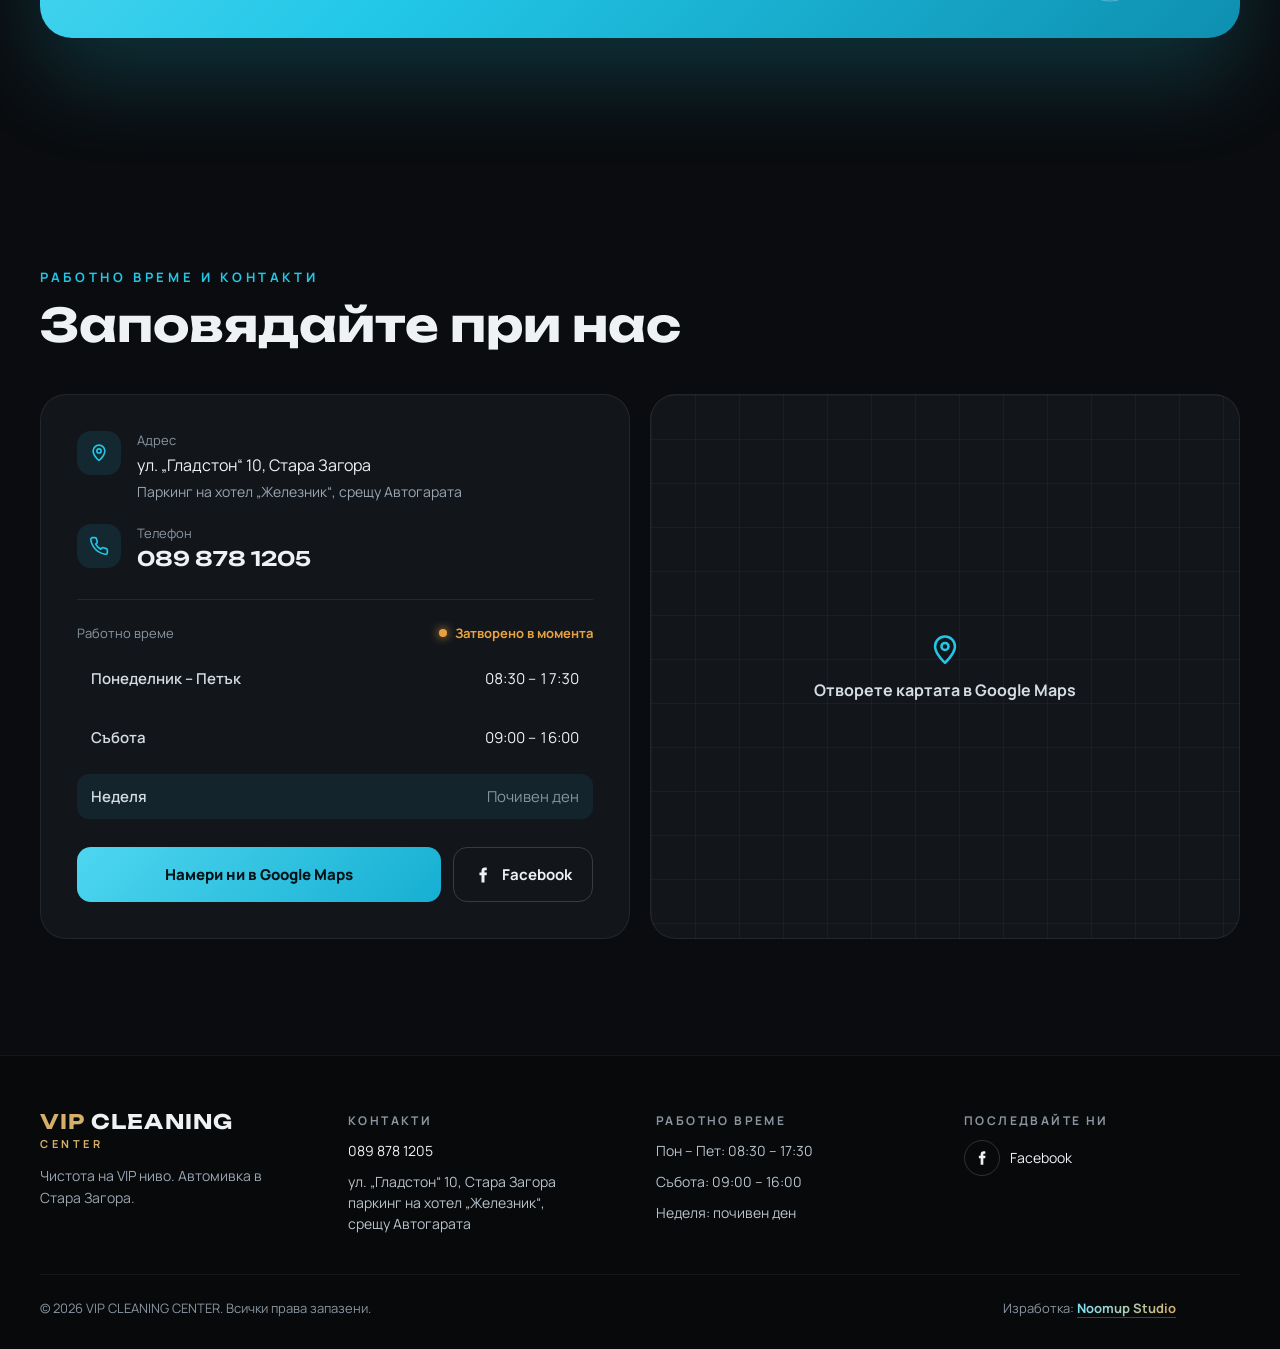
==== commit 4834b11a: "Stop the hero from jumping while fonts load On a slow first visit the page rendered with a fallback " ====
--- a/index.html
+++ b/index.html
@@ -173,7 +173,7 @@
       </a>
       <div class="hero-heading">
         <p class="eyebrow">Автомивка Стара Загора</p>
-        <h1>Чистота на <span class="grad-text">VIP ниво</span><span class="sr-only"> — автомивка Стара Загора</span></h1>
+        <h1><span class="h1-line">Чистота на</span> <span class="grad-text h1-line">VIP ниво</span><span class="sr-only"> — автомивка Стара Загора</span></h1>
         <p class="hero-lead">Професионално почистване на автомобили в Стара Загора. Внимание към всеки детайл — отвън, отвътре и до последния шев на седалката.</p>
       </div>
       <div class="hero-actions">
--- a/styles.css
+++ b/styles.css
@@ -34,6 +34,45 @@
   unicode-range: U+0000-00FF, U+0131, U+0152-0153, U+02BB-02BC, U+02C6, U+02DA, U+02DC, U+0304, U+0308, U+0329, U+2000-206F, U+20AC, U+2122, U+2191, U+2193, U+2212, U+2215, U+FEFF, U+FFFD;
 }
 
+/* Резервни шрифтове с размерите на истинските: докато Unbounded и Manrope се зареждат,
+   текстът заема същото място и страницата не "подскача", когато пристигнат. */
+@font-face {
+  font-family: 'Unbounded Fallback';
+  src: local('Arial'), local('ArialMT'), local('Helvetica'), local('Liberation Sans'), local('Roboto');
+  font-weight: 100 500;
+  size-adjust: 131%;
+  ascent-override: 76%;
+  descent-override: 18.7%;
+  line-gap-override: 0%;
+}
+@font-face {
+  font-family: 'Unbounded Fallback';
+  src: local('Arial Bold'), local('Arial-BoldMT'), local('Helvetica Bold'), local('Helvetica-Bold'), local('Liberation Sans Bold'), local('Roboto Bold'), local('Roboto-Bold');
+  font-weight: 600 900;
+  size-adjust: 131%;
+  ascent-override: 76%;
+  descent-override: 18.7%;
+  line-gap-override: 0%;
+}
+@font-face {
+  font-family: 'Manrope Fallback';
+  src: local('Arial'), local('ArialMT'), local('Helvetica'), local('Liberation Sans'), local('Roboto');
+  font-weight: 100 500;
+  size-adjust: 101%;
+  ascent-override: 105.5%;
+  descent-override: 29.7%;
+  line-gap-override: 0%;
+}
+@font-face {
+  font-family: 'Manrope Fallback';
+  src: local('Arial Bold'), local('Arial-BoldMT'), local('Helvetica Bold'), local('Helvetica-Bold'), local('Liberation Sans Bold'), local('Roboto Bold'), local('Roboto-Bold');
+  font-weight: 600 900;
+  size-adjust: 101%;
+  ascent-override: 105.5%;
+  descent-override: 29.7%;
+  line-gap-override: 0%;
+}
+
 :root {
   --bg: #0A0C0F;
   --bg-2: #0E1216;
@@ -60,8 +99,8 @@
   --line-strong: rgba(255, 255, 255, 0.16);
   --grad-cta: linear-gradient(135deg, #4ED6F0, #16AFD2);
 
-  --font-display: 'Unbounded', sans-serif;
-  --font-body: 'Manrope', system-ui, sans-serif;
+  --font-display: 'Unbounded', 'Unbounded Fallback', sans-serif;
+  --font-body: 'Manrope', 'Manrope Fallback', system-ui, sans-serif;
 
   --section-pad: clamp(64px, 9vw, 120px);
 }
@@ -374,11 +413,14 @@
 .hero-heading { display: flex; flex-direction: column; gap: 18px; }
 
 .hero h1 {
-  font-size: clamp(38px, 6.4vw, 76px);
+  font-size: clamp(38px, 6.4vw, 72px);
   line-height: 1.02;
   font-weight: 800;
   letter-spacing: -0.02em;
 }
+
+/* Заглавието винаги е на два реда, както в дизайна, независимо кой шрифт е зареден. */
+.hero h1 .h1-line { display: block; white-space: nowrap; }
 
 .grad-text {
   background: linear-gradient(100deg, var(--cyan-light) 0%, var(--cyan) 45%, var(--gold) 100%);
@@ -1526,6 +1568,10 @@
   .hero h1 { font-size: 5.2vw; }
 }
 
+@media (max-width: 340px) {
+  .hero h1 { font-size: 34px; }
+}
+
 @media (min-width: 561px) and (max-width: 979px) {
   .photo-hero { aspect-ratio: 4 / 3; }
 }
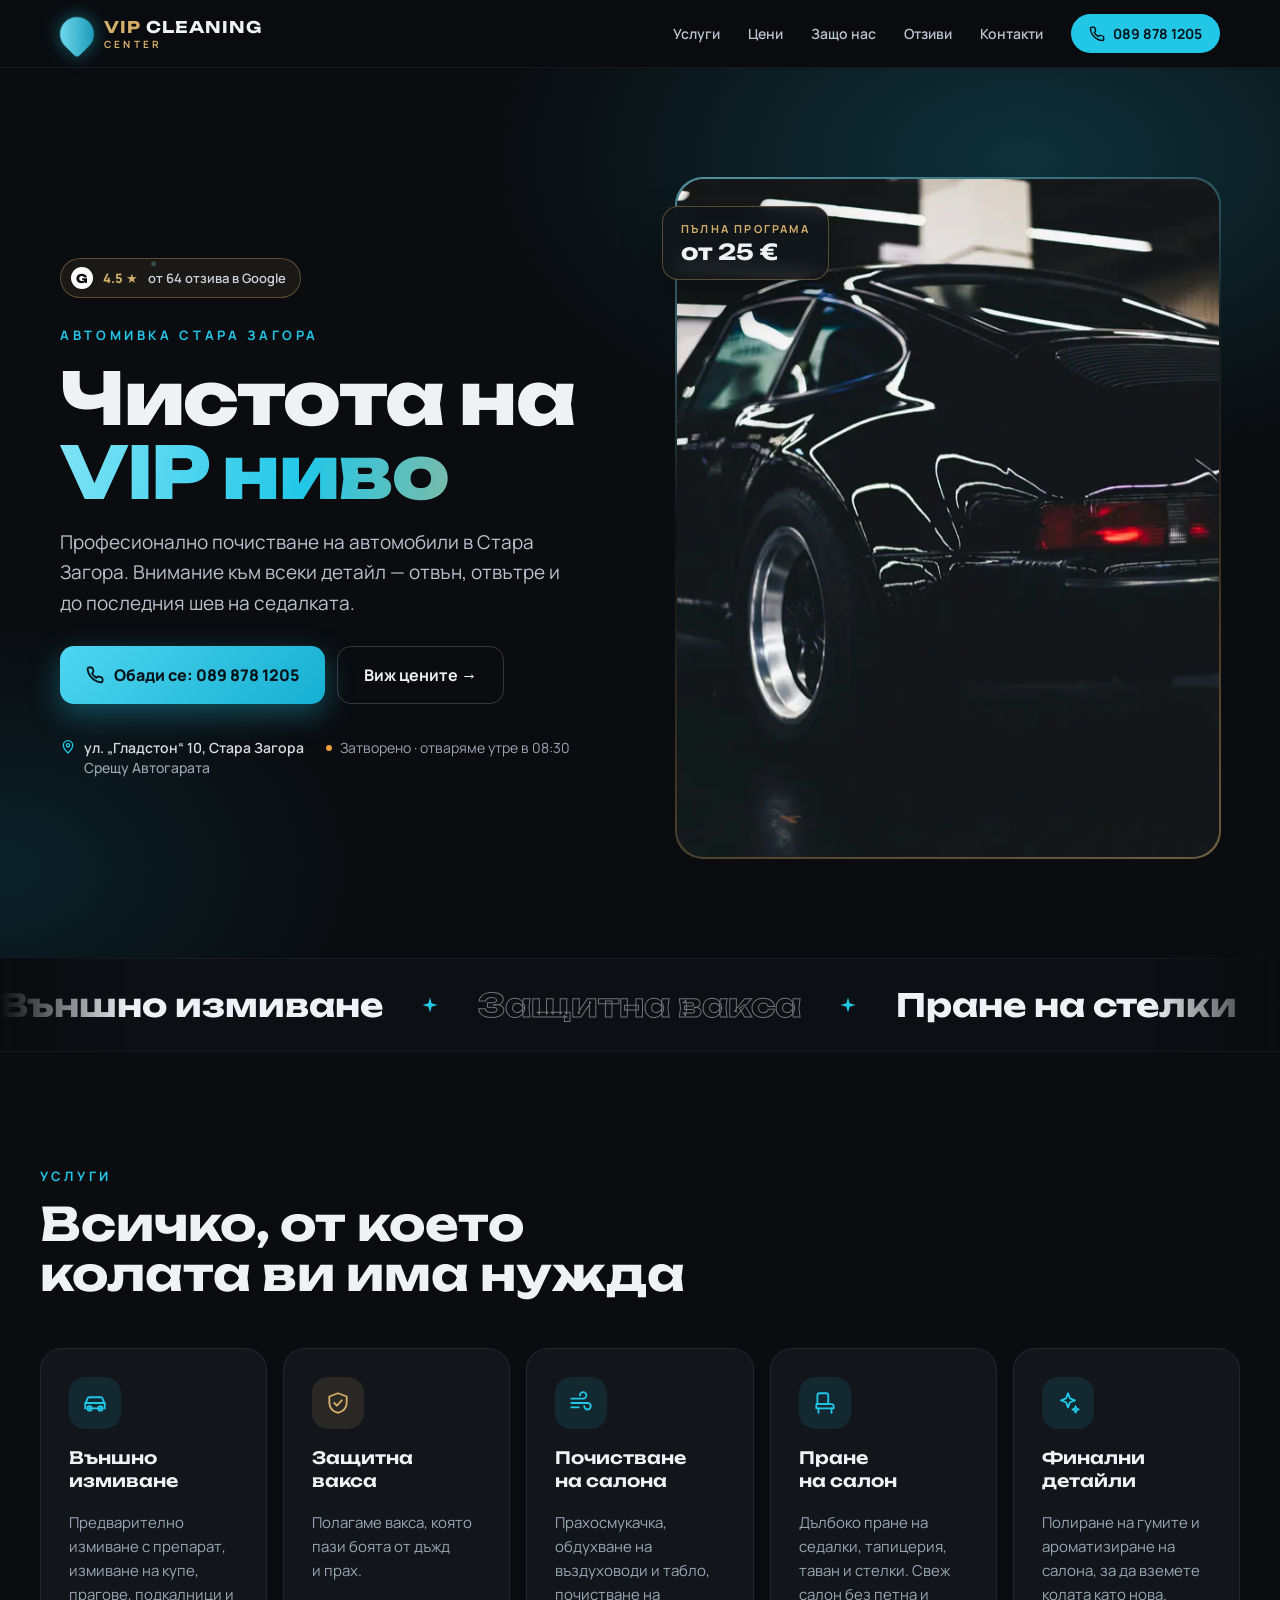
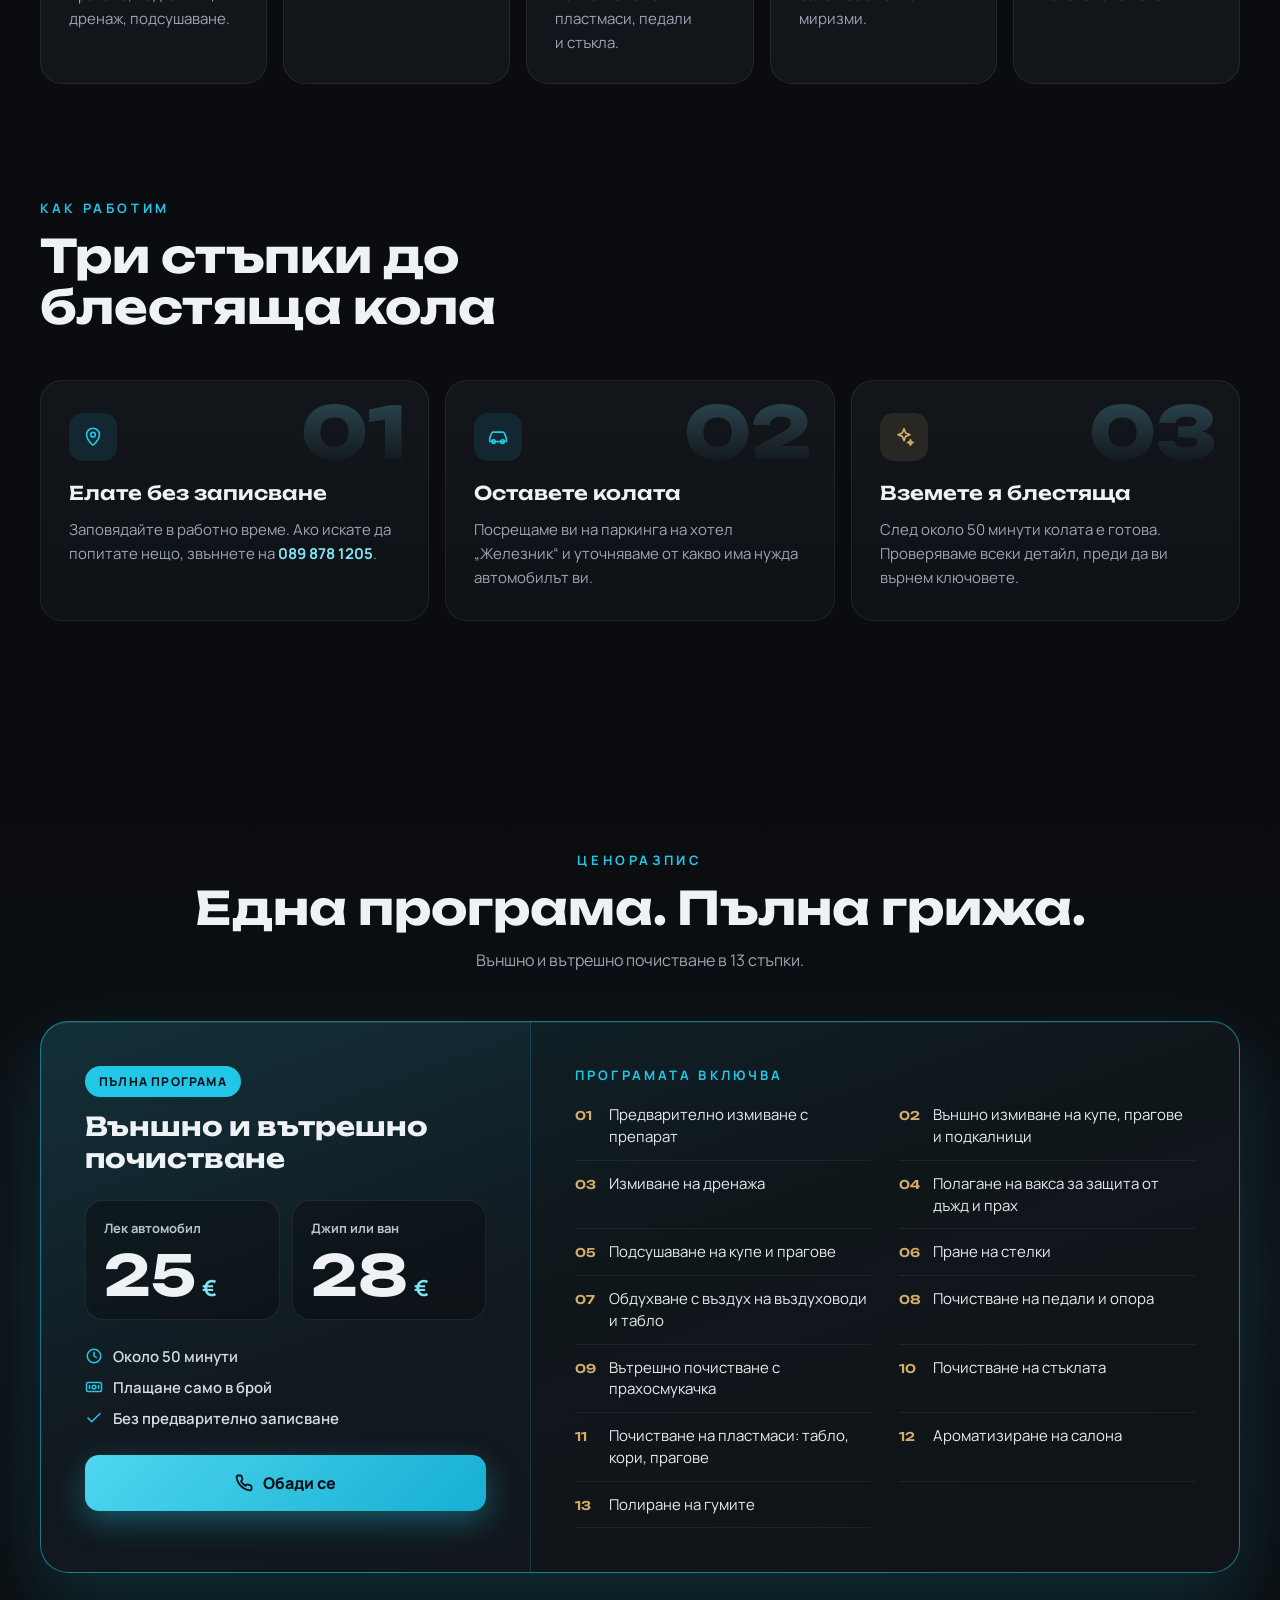
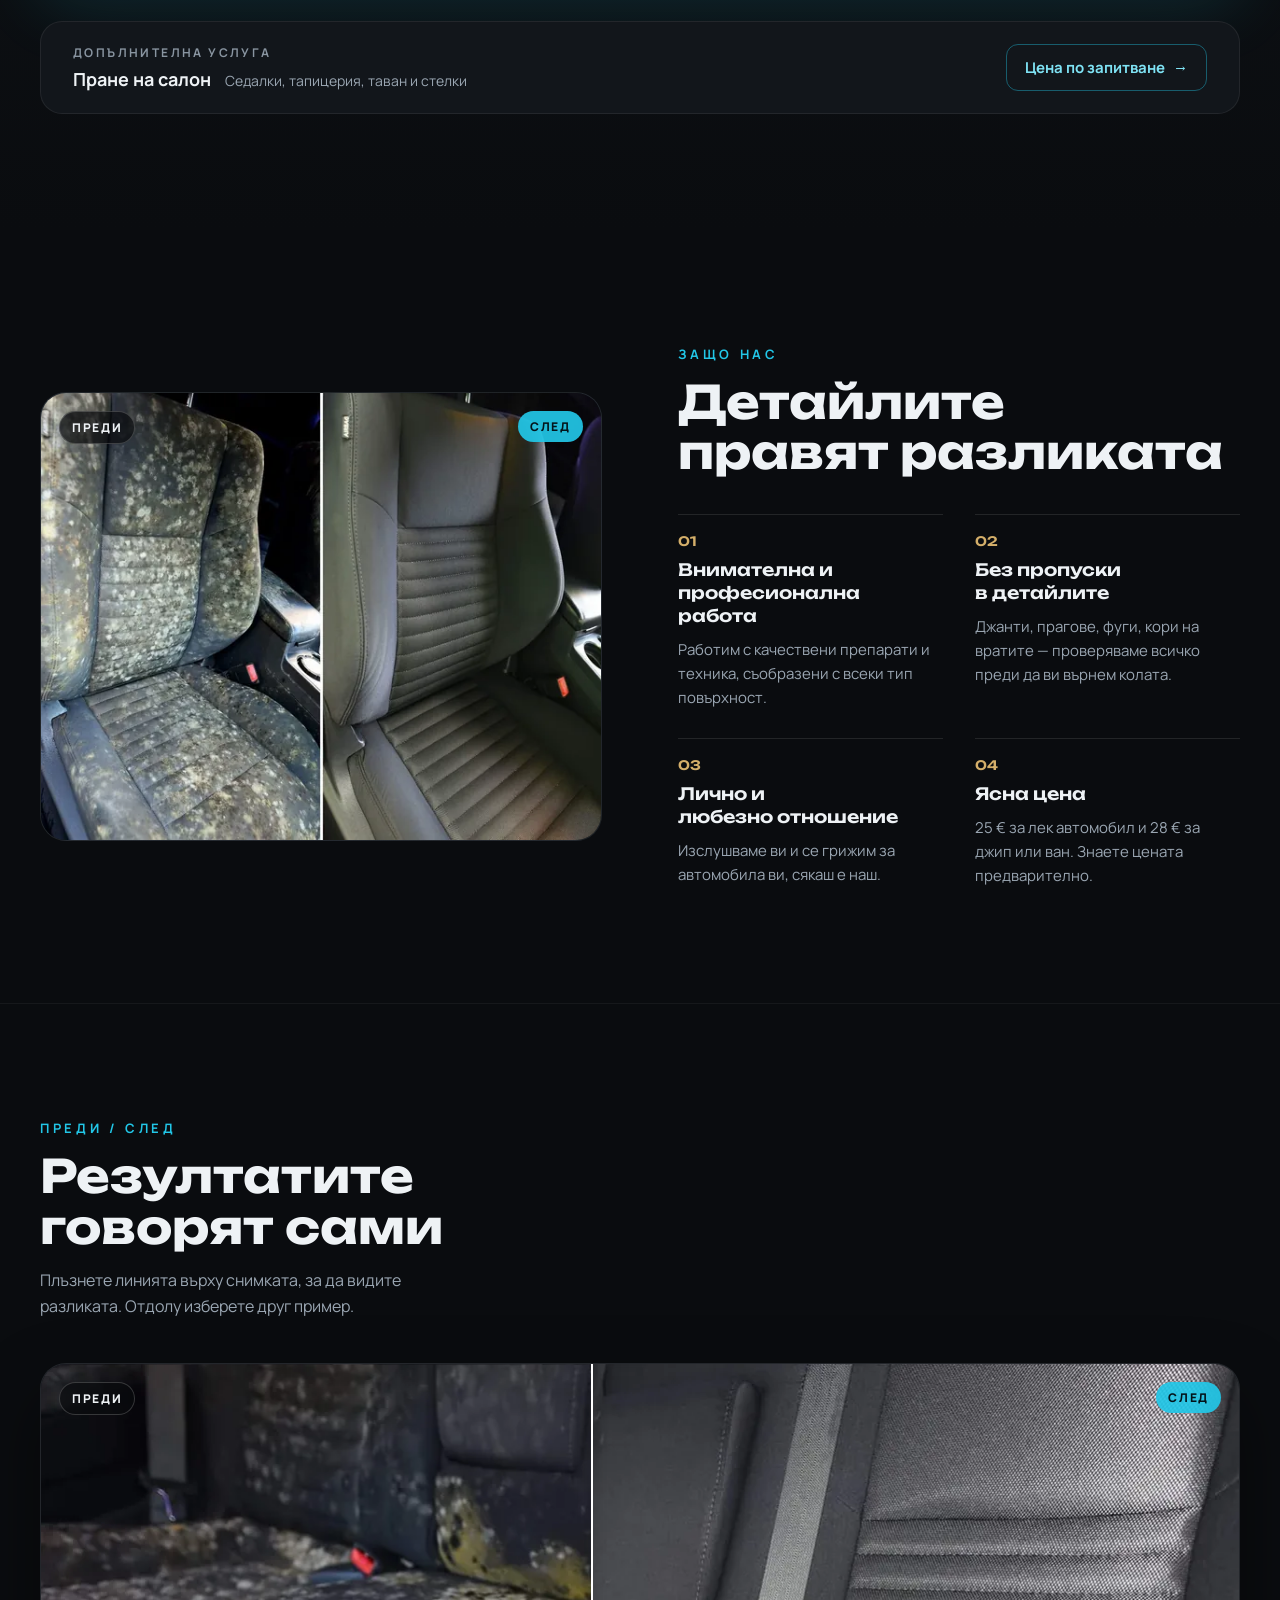
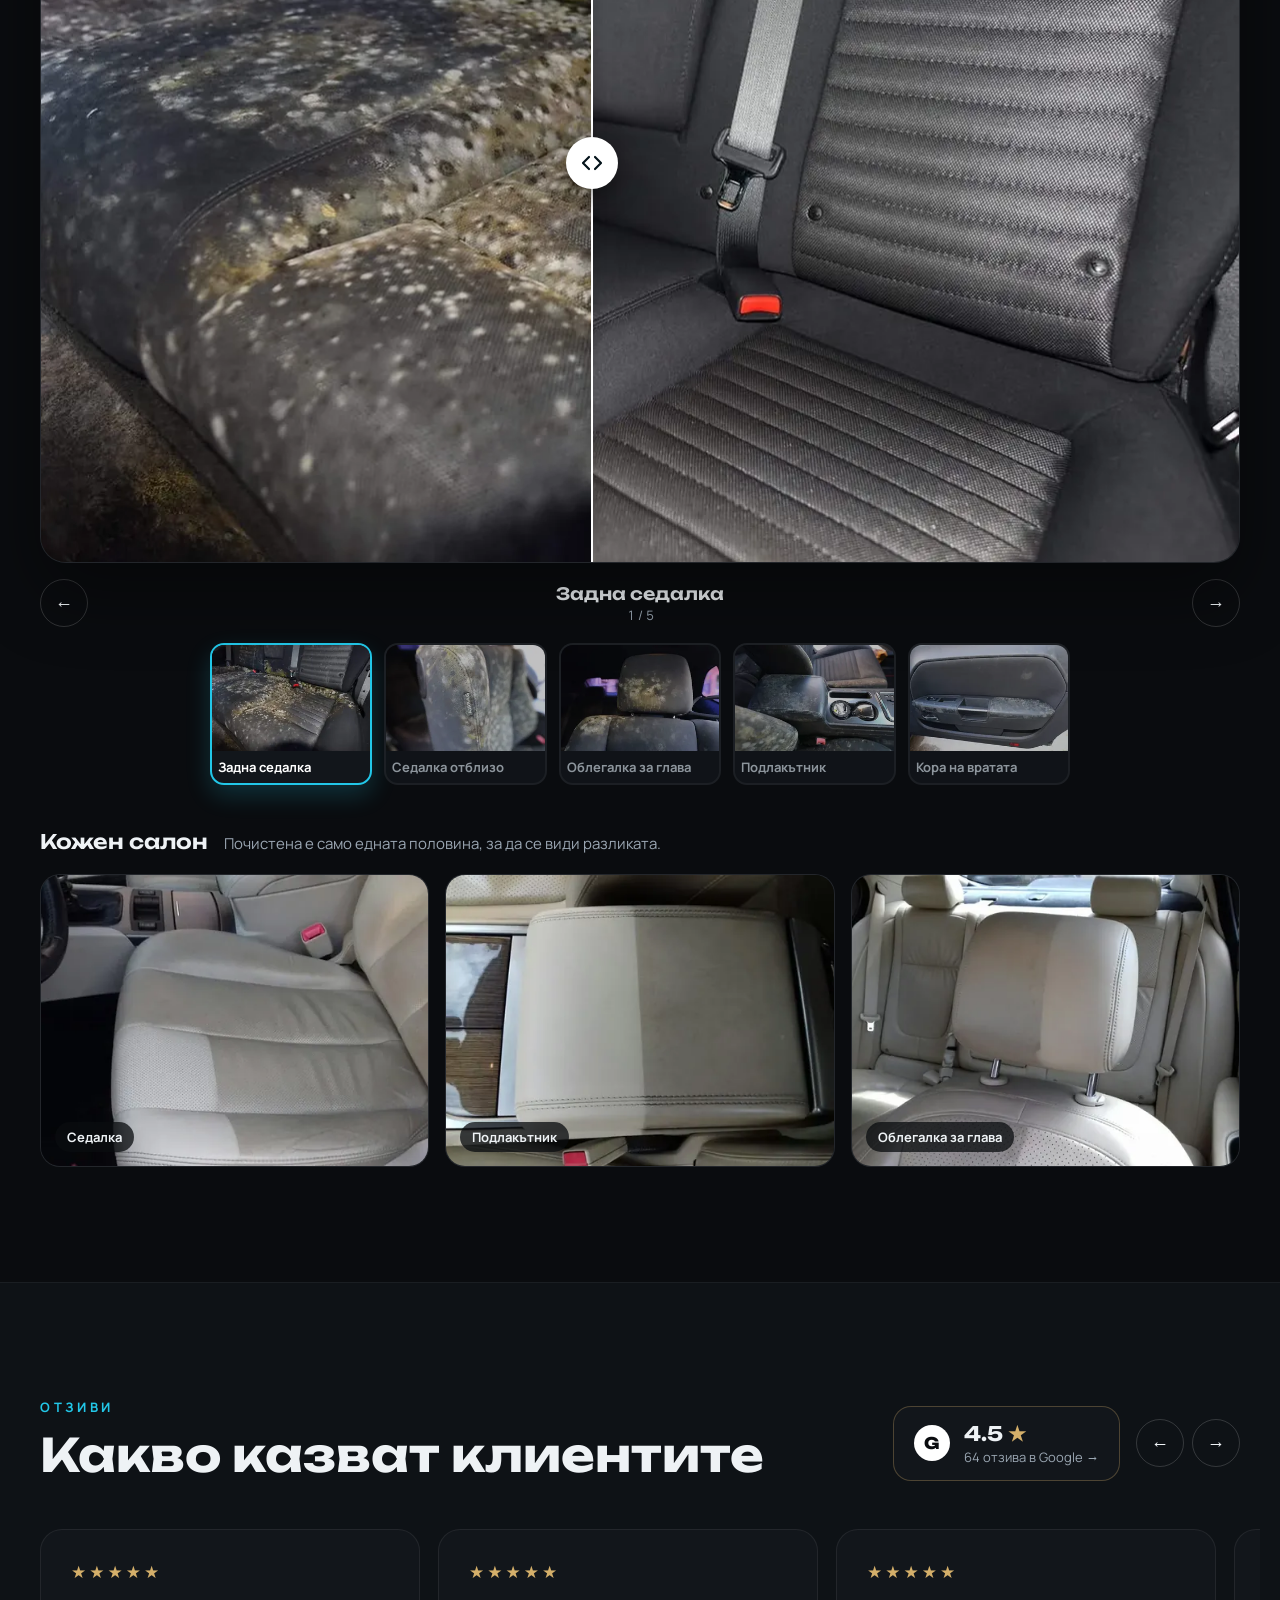
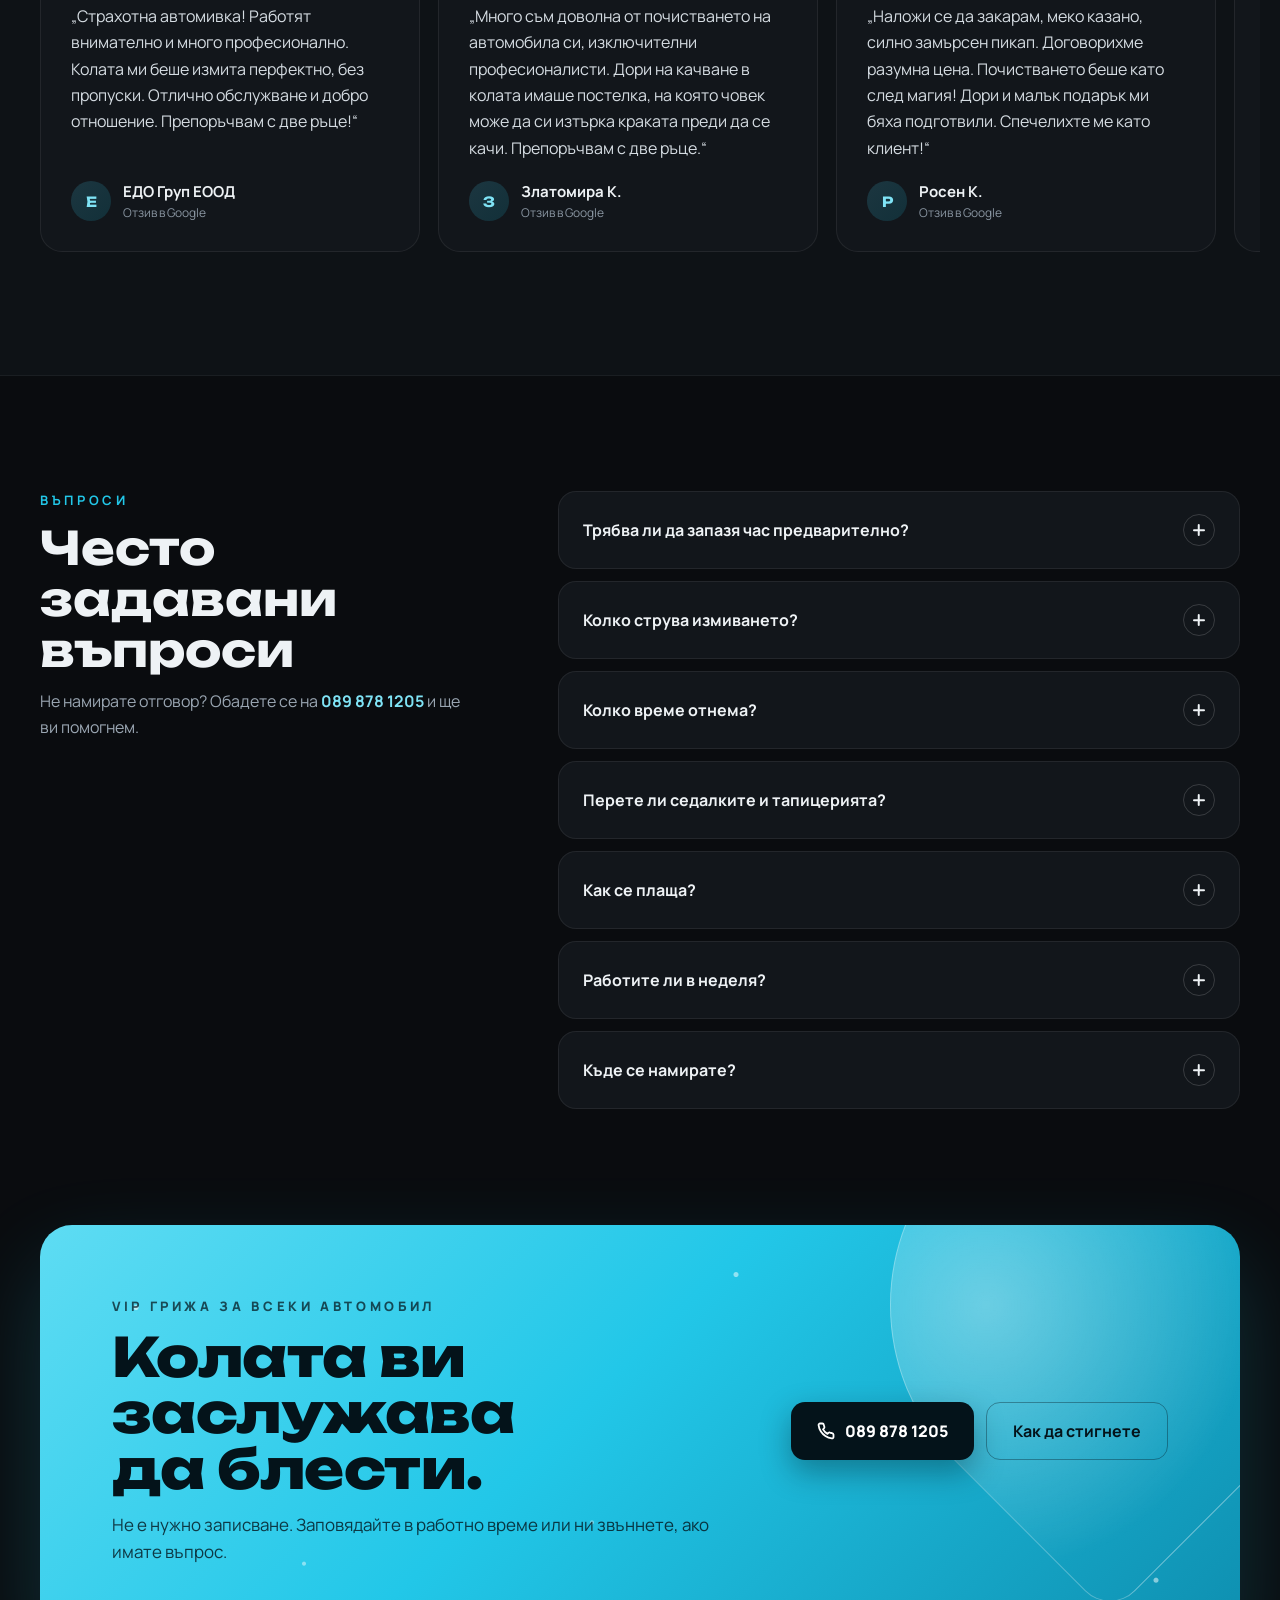
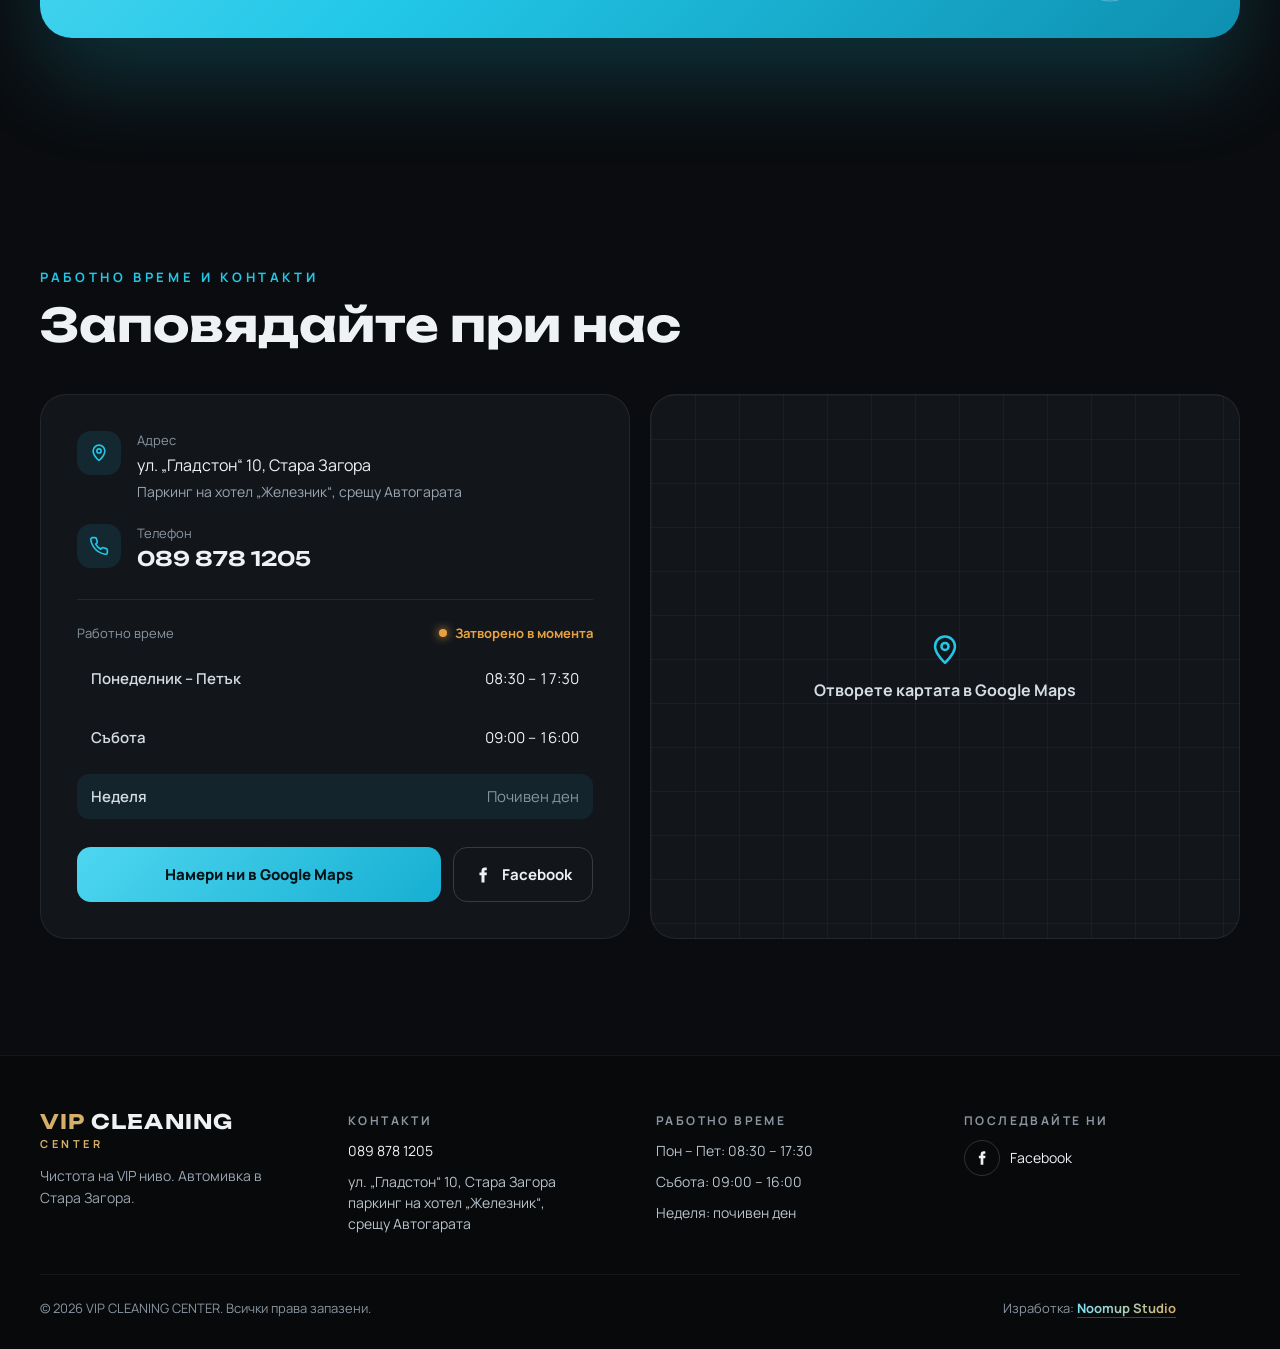
==== commit beacc449: "Switch canonical URLs to avtomivka.vip and add robots.txt Point canonical, og:url, og:image, JSON-LD" ====
--- a/index.html
+++ b/index.html
@@ -6,14 +6,14 @@
 <title>VIP CLEANING CENTER — автомивка Стара Загора</title>
 <meta name="description" content="Автомивка в Стара Загора: пълна програма за външно и вътрешно почистване за 25 € (джип или ван 28 €), пране на салон. Обадете се: 089 878 1205.">
 <meta name="theme-color" content="#0A0C0F">
-<link rel="canonical" href="https://slavovayoana-cyber.github.io/vip-center/">
+<link rel="canonical" href="https://avtomivka.vip/">
 <meta property="og:type" content="website">
-<meta property="og:url" content="https://slavovayoana-cyber.github.io/vip-center/">
+<meta property="og:url" content="https://avtomivka.vip/">
 <meta property="og:locale" content="bg_BG">
 <meta property="og:site_name" content="VIP CLEANING CENTER">
 <meta property="og:title" content="VIP CLEANING CENTER — автомивка Стара Загора">
 <meta property="og:description" content="Пълна програма за външно и вътрешно почистване за 25 €. Обадете се: 089 878 1205.">
-<meta property="og:image" content="https://slavovayoana-cyber.github.io/vip-center/images/og.jpg">
+<meta property="og:image" content="https://avtomivka.vip/images/og.jpg">
 <meta property="og:image:width" content="1200">
 <meta property="og:image:height" content="630">
 <link rel="icon" href="favicon.svg" type="image/svg+xml">
@@ -29,8 +29,8 @@
   "@context": "https://schema.org",
   "@type": "AutoWash",
   "name": "VIP CLEANING CENTER",
-  "url": "https://slavovayoana-cyber.github.io/vip-center/",
-  "image": "https://slavovayoana-cyber.github.io/vip-center/images/og.jpg",
+  "url": "https://avtomivka.vip/",
+  "image": "https://avtomivka.vip/images/og.jpg",
   "sameAs": ["https://www.facebook.com/vipcleansys"],
   "description": "Автомивка в Стара Загора: външно и вътрешно почистване на автомобили и пране на салон.",
   "telephone": "+359898781205",
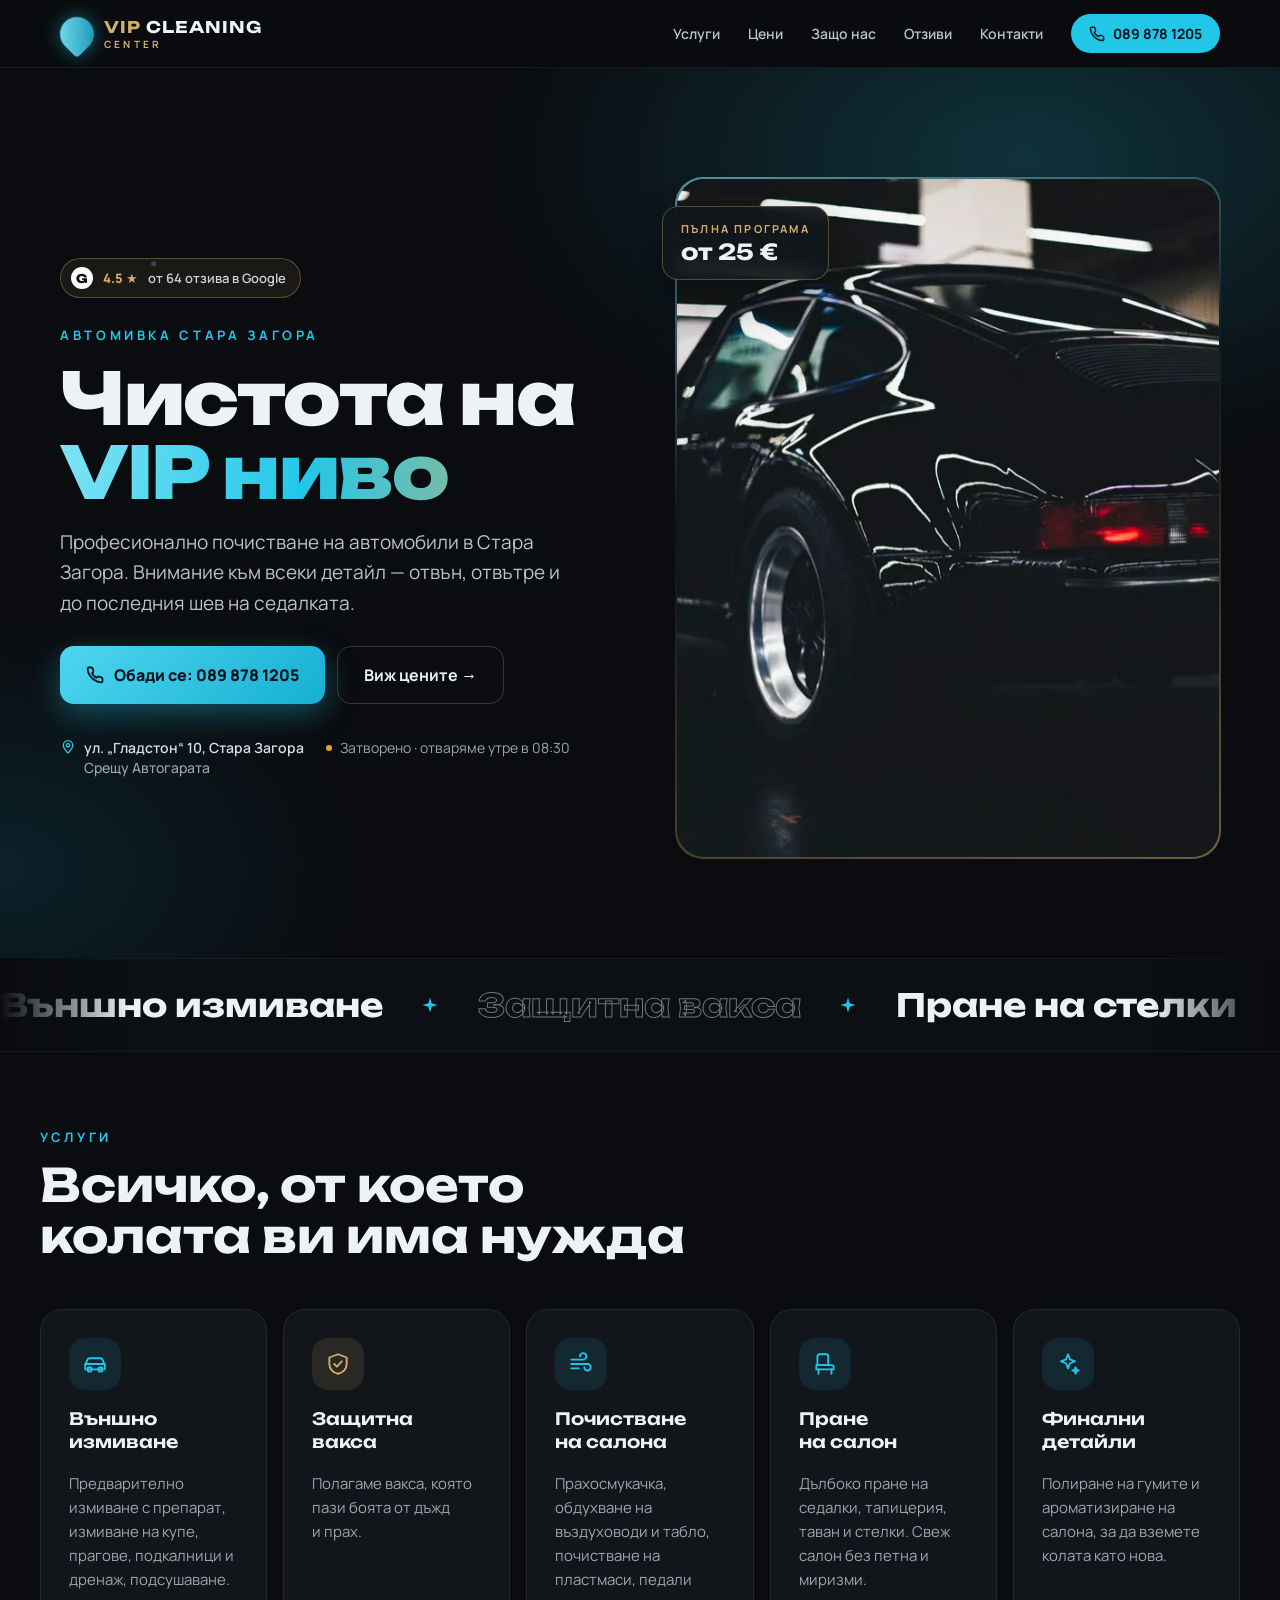
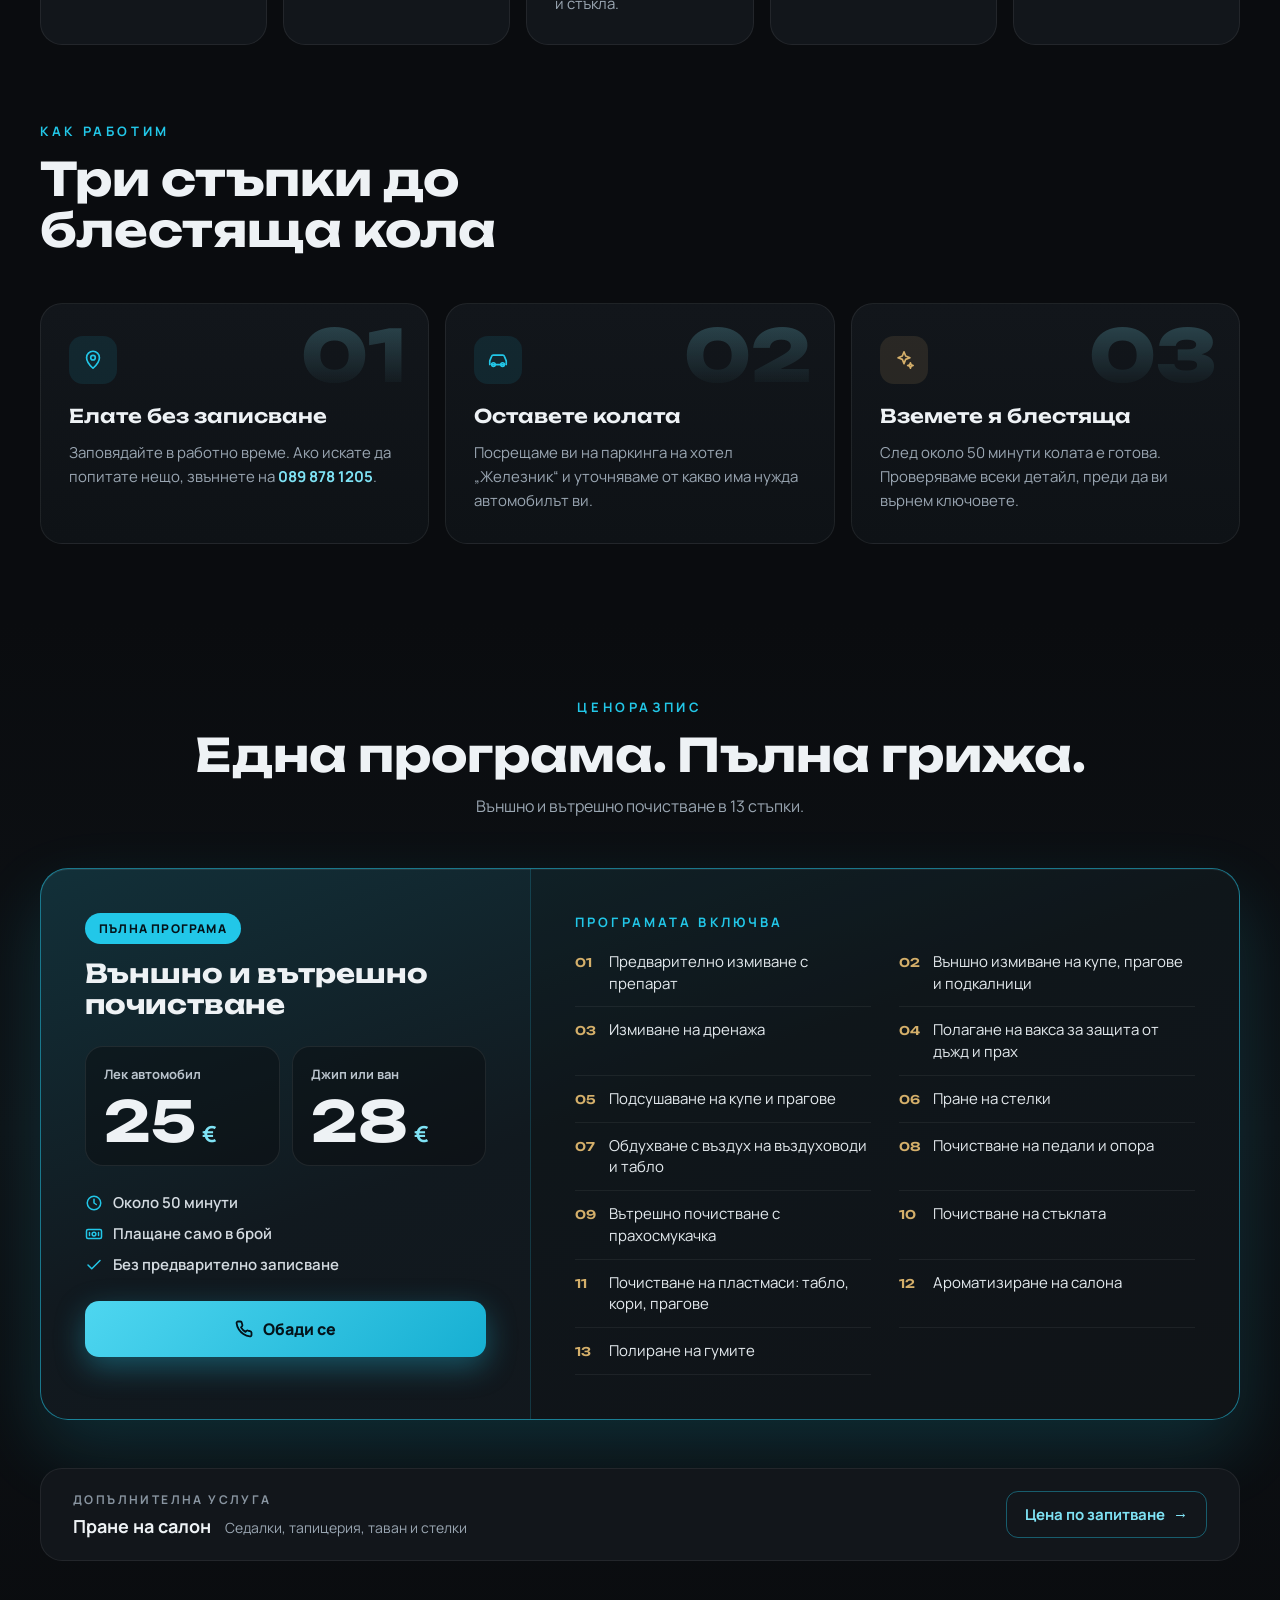
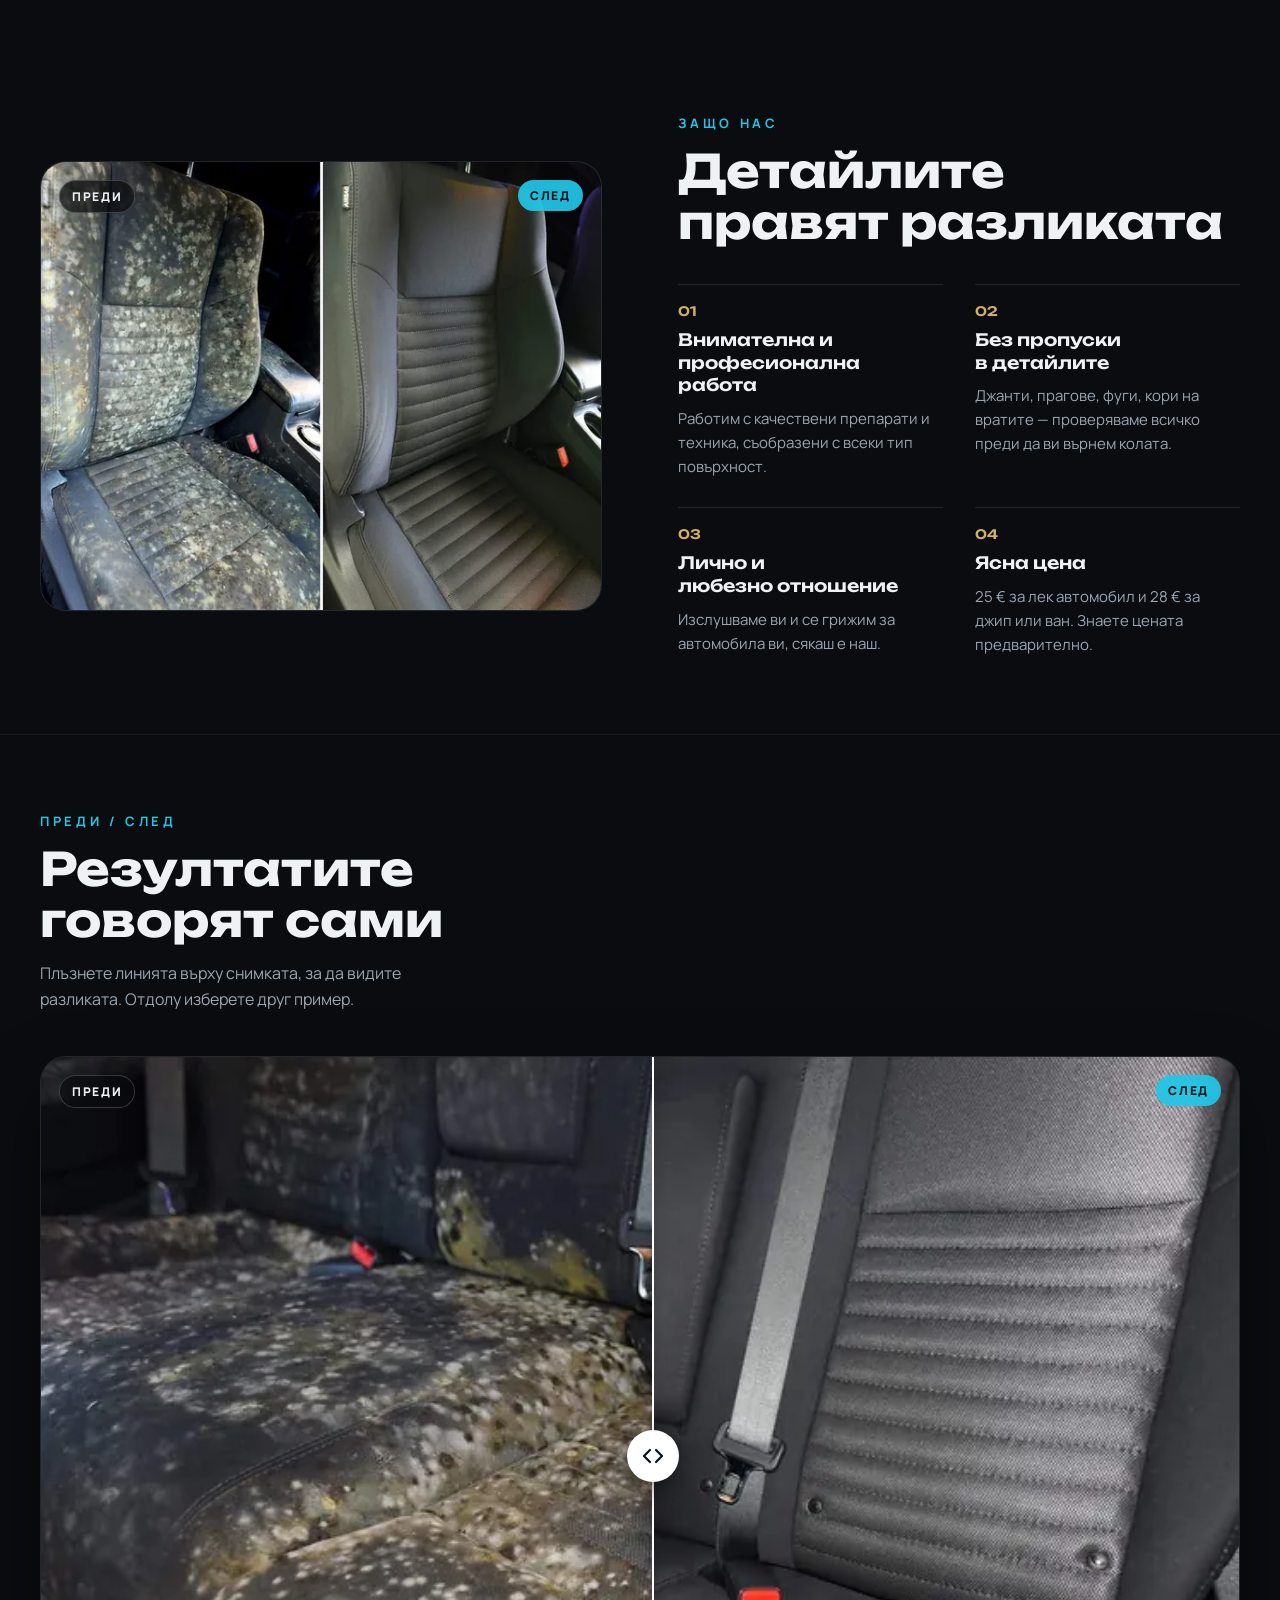
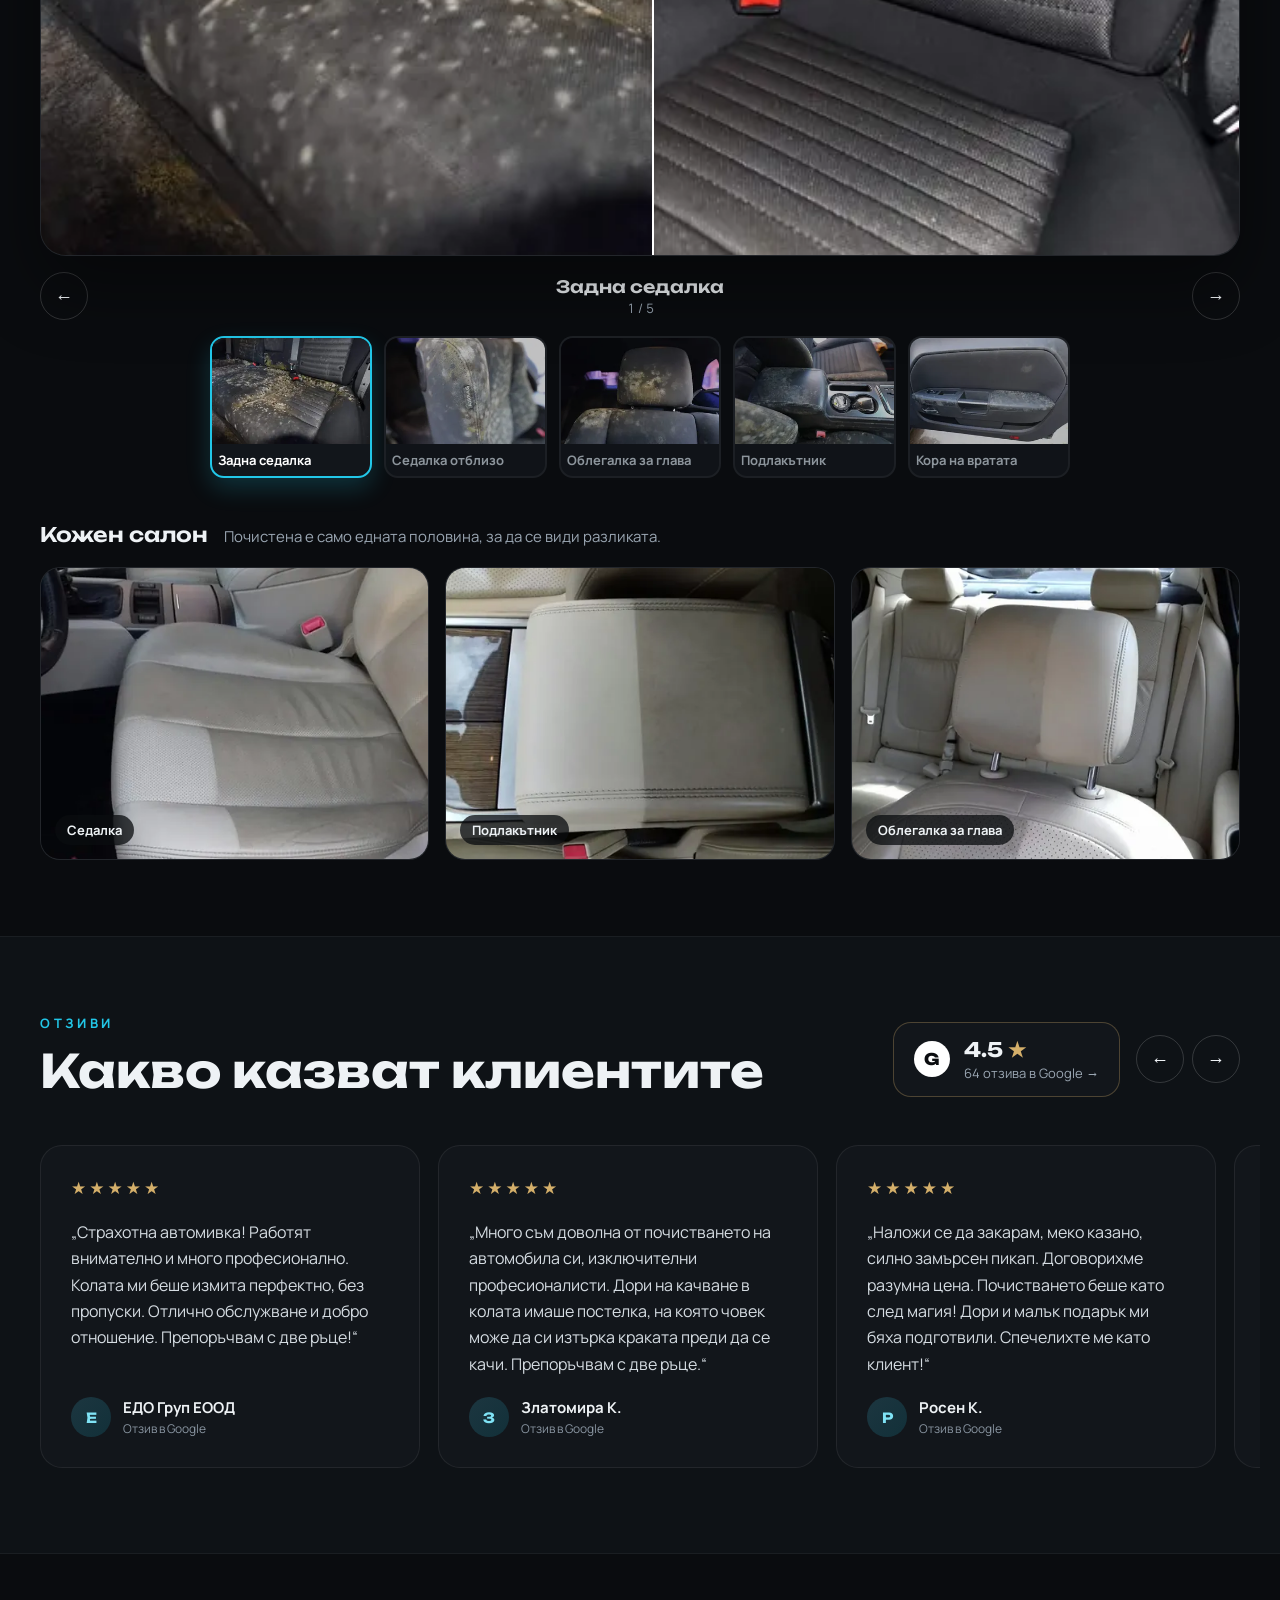
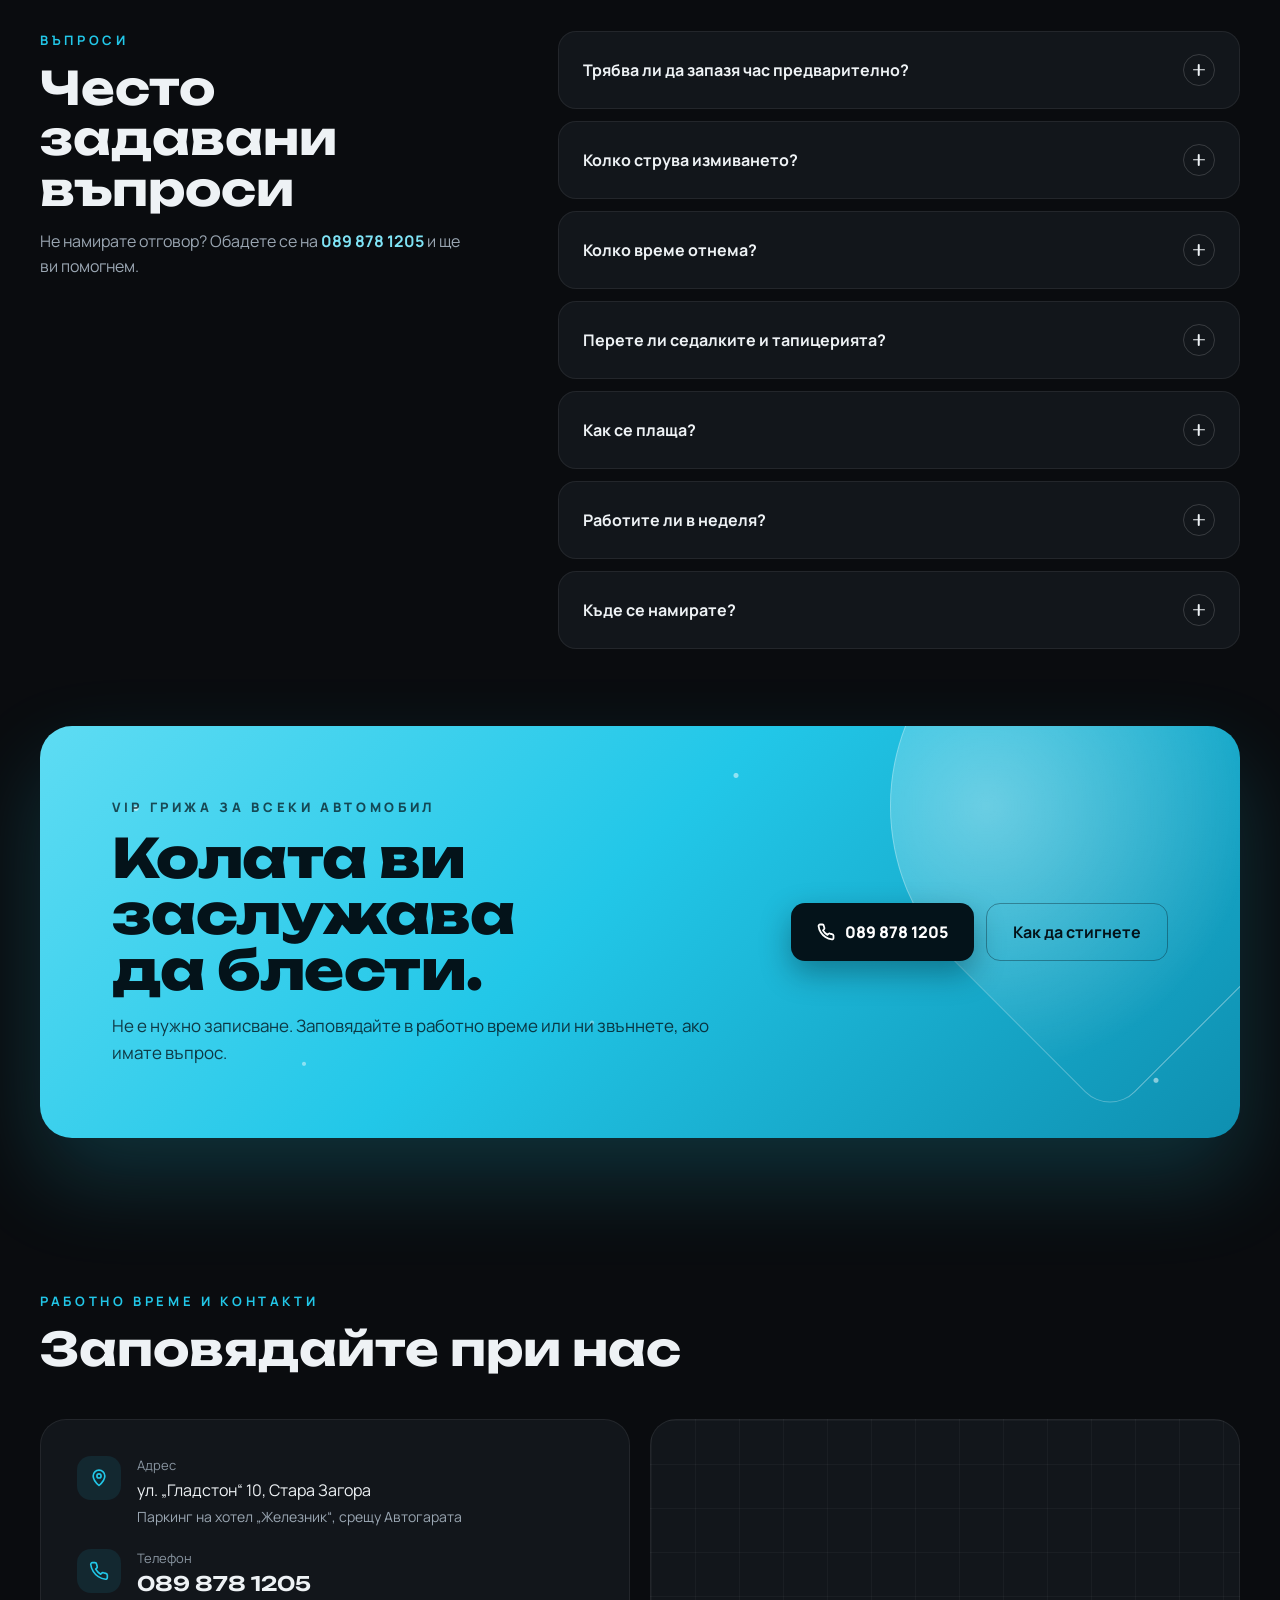
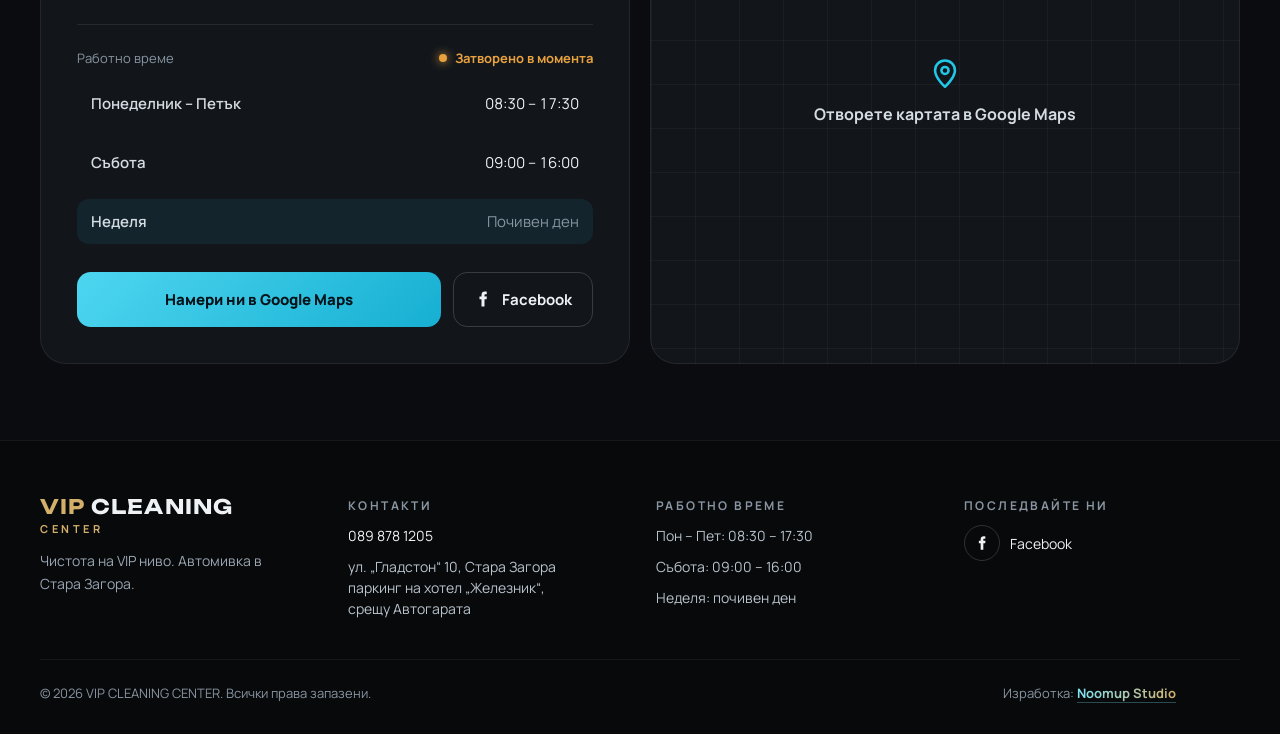
==== commit f79ea536: "Local SEO: keyword-first title, visible keyword in H1, richer schema - Title and og:title start with" ====
--- a/index.html
+++ b/index.html
@@ -3,15 +3,15 @@
 <head>
 <meta charset="utf-8">
 <meta name="viewport" content="width=device-width, initial-scale=1">
-<title>VIP CLEANING CENTER — автомивка Стара Загора</title>
-<meta name="description" content="Автомивка в Стара Загора: пълна програма за външно и вътрешно почистване за 25 € (джип или ван 28 €), пране на салон. Обадете се: 089 878 1205.">
+<title>Автомивка Стара Загора — VIP CLEANING CENTER</title>
+<meta name="description" content="Автомивка в Стара Загора, срещу Автогарата. Външно и вътрешно почистване за 25 € (джип или ван 28 €), пране на салон. Без записване. Тел. 089 878 1205.">
 <meta name="theme-color" content="#0A0C0F">
 <link rel="canonical" href="https://avtomivka.vip/">
 <meta property="og:type" content="website">
 <meta property="og:url" content="https://avtomivka.vip/">
 <meta property="og:locale" content="bg_BG">
 <meta property="og:site_name" content="VIP CLEANING CENTER">
-<meta property="og:title" content="VIP CLEANING CENTER — автомивка Стара Загора">
+<meta property="og:title" content="Автомивка Стара Загора — VIP CLEANING CENTER">
 <meta property="og:description" content="Пълна програма за външно и вътрешно почистване за 25 €. Обадете се: 089 878 1205.">
 <meta property="og:image" content="https://avtomivka.vip/images/og.jpg">
 <meta property="og:image:width" content="1200">
@@ -29,6 +29,7 @@
   "@context": "https://schema.org",
   "@type": "AutoWash",
   "name": "VIP CLEANING CENTER",
+  "alternateName": ["CLEANSING VIP CENTER", "Автомивка VIP CLEANING CENTER"],
   "url": "https://avtomivka.vip/",
   "image": "https://avtomivka.vip/images/og.jpg",
   "sameAs": ["https://www.facebook.com/vipcleansys"],
@@ -45,8 +46,12 @@
     "@type": "PostalAddress",
     "streetAddress": "ул. „Гладстон“ 10",
     "addressLocality": "Стара Загора",
+    "addressRegion": "Стара Загора",
     "addressCountry": "BG"
   },
+  "geo": { "@type": "GeoCoordinates", "latitude": 42.4205, "longitude": 25.6325 },
+  "hasMap": "https://www.google.com/maps/search/?api=1&query=VIP+CLEANING+CENTER+ул.+Гладстон+10+Стара+Загора",
+  "areaServed": { "@type": "City", "name": "Стара Загора" },
   "openingHoursSpecification": [
     { "@type": "OpeningHoursSpecification", "dayOfWeek": ["Monday", "Tuesday", "Wednesday", "Thursday", "Friday"], "opens": "08:30", "closes": "17:30" },
     { "@type": "OpeningHoursSpecification", "dayOfWeek": "Saturday", "opens": "09:00", "closes": "16:00" }
@@ -172,8 +177,7 @@
         <span class="rating-chip-text">от 64 отзива в Google</span>
       </a>
       <div class="hero-heading">
-        <p class="eyebrow">Автомивка Стара Загора</p>
-        <h1><span class="h1-line">Чистота на</span> <span class="grad-text h1-line">VIP ниво</span><span class="sr-only"> — автомивка Стара Загора</span></h1>
+        <h1><span class="eyebrow hero-eyebrow">Автомивка Стара Загора</span> <span class="h1-line">Чистота на</span> <span class="grad-text h1-line">VIP ниво</span></h1>
         <p class="hero-lead">Професионално почистване на автомобили в Стара Загора. Внимание към всеки детайл — отвън, отвътре и до последния шев на седалката.</p>
       </div>
       <div class="hero-actions">
--- a/styles.css
+++ b/styles.css
@@ -102,7 +102,7 @@
   --font-display: 'Unbounded', 'Unbounded Fallback', sans-serif;
   --font-body: 'Manrope', 'Manrope Fallback', system-ui, sans-serif;
 
-  --section-pad: clamp(64px, 9vw, 120px);
+  --section-pad: clamp(56px, 6vw, 84px);
 }
 
 /* ---------- Base ---------- */
@@ -411,6 +411,13 @@
 .g-badge-lg { width: 36px; height: 36px; font-size: 16px; }
 
 .hero-heading { display: flex; flex-direction: column; gap: 18px; }
+/* Надписът "Автомивка Стара Загора" е част от заглавието (за Google), но изглежда като преди. */
+.hero h1 .hero-eyebrow {
+  display: block;
+  margin-bottom: 18px;
+  font-family: var(--font-body);
+  line-height: normal;
+}
 
 .hero h1 {
   font-size: clamp(38px, 6.4vw, 72px);
